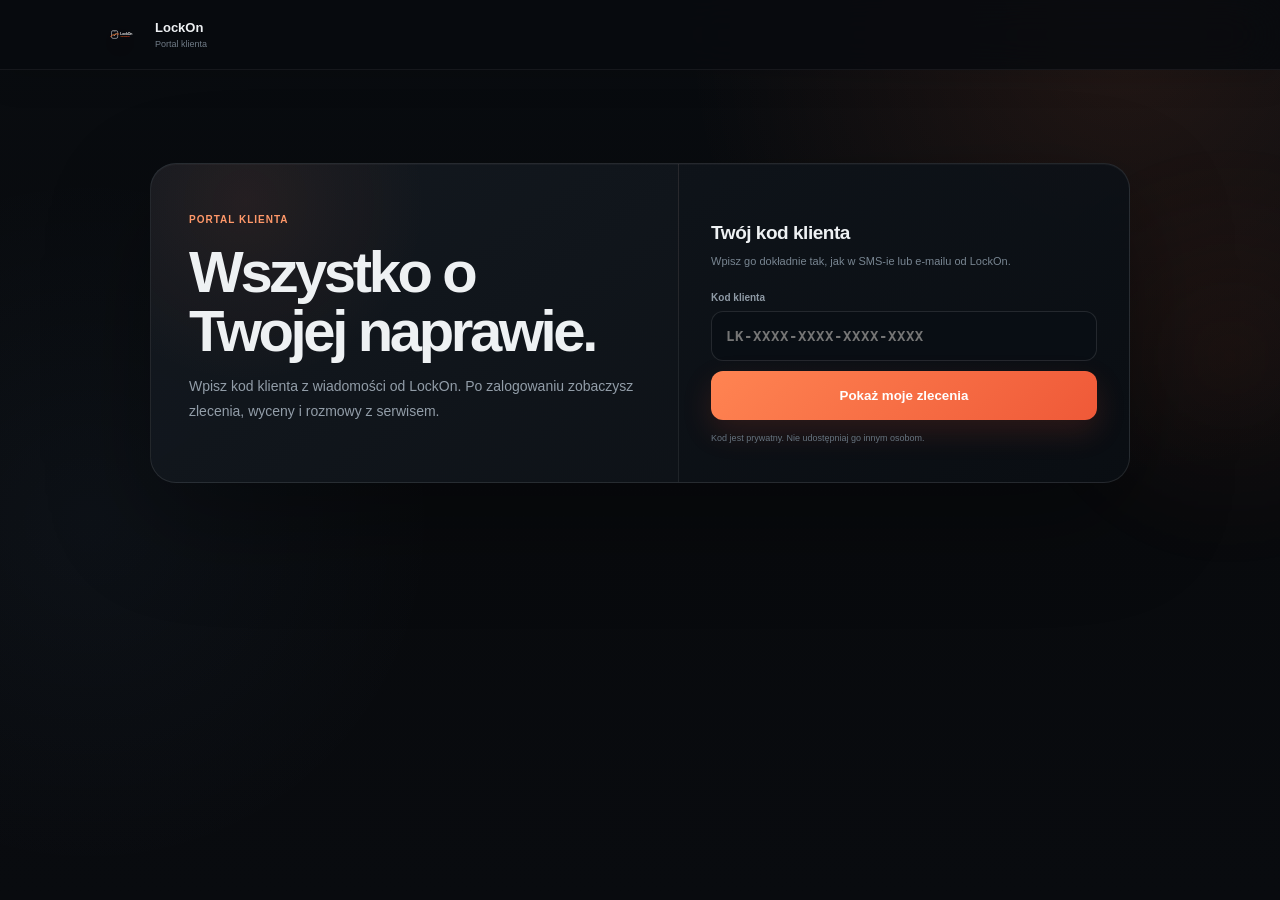
==== klient.html @ 9fdd0c37 "feat: simplify customer portal into focused sections" ====
<!doctype html>
<html lang="pl">
<head>
  <meta charset="utf-8">
  <meta name="viewport" content="width=device-width,initial-scale=1,viewport-fit=cover">
  <meta name="theme-color" content="#080a0d">
  <meta name="referrer" content="no-referrer">
  <meta name="robots" content="noindex,nofollow,noarchive">
  <meta http-equiv="Content-Security-Policy" content="default-src 'self'; script-src 'self'; style-src 'self'; img-src 'self' data:; connect-src 'self' https://br-steep-bonus-b1f1qh8u-lockonapi.compute.c-5.eu-central-1.aws.neon.tech; object-src 'none'; frame-src 'none'; base-uri 'none'; form-action 'self'; upgrade-insecure-requests">
  <title>Portal klienta LockOn</title>
  <link rel="icon" href="assets/logo.svg" type="image/svg+xml">
  <link rel="stylesheet" href="assets/customer-portal.css">
  <link rel="stylesheet" href="assets/ui-2026.css">
  <link rel="stylesheet" href="assets/web-polish.css">
  <link rel="stylesheet" href="assets/mobile-final.css">
</head>
<body class="customer-portal-page">
  <header class="customer-nav">
    <div class="customer-brand"><img src="assets/logo.svg" alt=""><div><strong>LockOn</strong><span>Portal klienta</span></div></div>
    <button id="customerLogout" type="button" hidden>Wyloguj</button>
  </header>

  <main class="customer-shell">
    <section id="customerLogin" class="customer-login-card">
      <div class="customer-login-intro">
        <span class="eyebrow">PORTAL KLIENTA</span>
        <h1>Wszystko o Twojej naprawie.</h1>
        <p>Wpisz kod klienta z wiadomości od LockOn. Po zalogowaniu zobaczysz zlecenia, wyceny i rozmowy z serwisem.</p>
      </div>
      <div class="customer-login-box">
        <strong>Twój kod klienta</strong>
        <p>Wpisz go dokładnie tak, jak w SMS-ie lub e-mailu od LockOn.</p>
        <form id="customerLoginForm">
          <label><span>Kod klienta</span><input name="customerId" autocomplete="off" autocapitalize="characters" spellcheck="false" placeholder="LK-XXXX-XXXX-XXXX-XXXX" maxlength="23" required></label>
          <button type="submit">Pokaż moje zlecenia</button>
        </form>
        <div class="customer-login-note">Kod jest prywatny. Nie udostępniaj go innym osobom.</div>
        <div id="customerLoginError" class="customer-error" hidden></div>
      </div>
    </section>

    <div id="customerPortal" hidden>
      <section class="customer-hero">
        <div><span class="eyebrow">TWOJE SPRAWY</span><h1 id="customerName">—</h1><p id="customerContact">—</p></div>
        <div class="customer-sync"><i></i><span id="customerSync">Aktualizuję…</span></div>
      </section>

      <section class="customer-inbox-nav" aria-label="Sekcje portalu">
        <button type="button" class="active" data-customer-section="orders"><span>Twoje zlecenia</span><b id="customerOrderCount">0</b><small>Najnowsze statusy napraw</small></button>
        <button type="button" data-customer-section="quotes"><span>Twoje wyceny</span><b id="customerQuoteCount">0</b><small>Wyceny i rozmowy z serwisem</small></button>
        <button type="button" data-customer-section="new-quote"><span>Nowa wycena</span><b>＋</b><small>Zapytaj o koszt naprawy</small></button>
      </section>
      <span id="customerSince" hidden>—</span><span id="customerPortalCode" hidden>—</span><button id="copyCustomerCode" type="button" hidden>Kopiuj kod</button><a id="customerPortalLink" href="klient.html" hidden>Portal</a>

      <section class="customer-card customer-section-panel active" data-customer-panel="orders">
        <div class="customer-section-head"><div><span>ZLECENIA</span><h2>Twoje zlecenia</h2></div><small>Od najnowszego.</small></div>
        <div id="customerOrders" class="customer-orders"></div>
      </section>

      <section class="customer-card customer-section-panel" data-customer-panel="new-quote" hidden>
        <div class="customer-section-head"><div><span>NOWA WYCENA</span><h2>Zapytaj o koszt naprawy</h2></div><small>Wybierz punkt, którego dotyczy sprawa. ServiceOS sam przekaże zapytanie do właściwego serwisu.</small></div>
        <form id="customerQuoteForm" class="customer-quote-form">
          <label><span>Punkt LockOn</span><select name="requestedPointId" id="customerQuotePoint" required></select></label>
          <label><span>Dotyczy zlecenia</span><select name="serviceOrderId" id="customerQuoteOrder"><option value="">Nowa wycena / inne urządzenie</option></select></label>
          <label class="full"><span>Urządzenie</span><input name="deviceDescription" id="customerQuoteDevice" maxlength="180" placeholder="np. Samsung S25"></label>
          <label class="full"><span>Co mamy wycenić?</span><textarea name="issueDescription" maxlength="2000" rows="5" required placeholder="Opisz problem, uszkodzenie lub usługę."></textarea></label>
          <button type="submit">Wyślij zapytanie o wycenę</button>
        </form>
        <div id="customerQuoteStatus" class="customer-status" hidden></div>
      </section>

      <section class="customer-card customer-section-panel" data-customer-panel="quotes" hidden>
        <div class="customer-section-head"><div><span>WYCENY</span><h2>Twoje wyceny</h2></div><small>Odpowiedź pojawi się tutaj automatycznie — nie musisz odświeżać strony.</small></div>
        <div id="customerQuotes" class="customer-quotes"></div>
      </section>
    </div>
  </main>

  <script src="assets/customer-portal.js"></script>
  <script src="assets/ui-2026.js"></script>
</body>
</html>
---- assets/customer-portal.css ----
:root{--bg:#080a0d;--panel:#10141a;--panel2:#0d1116;--line:#222a33;--text:#eef1f3;--muted:#7d8792;--orange:#ff7b45;--green:#69d99e;--red:#ff7676;--blue:#7fb3ff}*{box-sizing:border-box}[hidden]{display:none!important}html{background:var(--bg);color-scheme:dark}body{margin:0;min-width:320px;background:radial-gradient(circle at 80% -10%,rgba(255,123,69,.09),transparent 36%),var(--bg);color:var(--text);font-family:Inter,ui-sans-serif,-apple-system,BlinkMacSystemFont,"Segoe UI",sans-serif;line-height:1.5}.customer-nav{height:66px;border-bottom:1px solid var(--line);display:flex;align-items:center;justify-content:space-between;padding:0 max(18px,calc((100vw - 1060px)/2));background:rgba(8,10,13,.94);position:sticky;top:0;z-index:5;backdrop-filter:blur(18px)}.customer-brand{display:flex;align-items:center;gap:10px}.customer-brand img{width:34px;height:34px}.customer-brand div{display:flex;flex-direction:column}.customer-brand strong{font-size:14px}.customer-brand span{font-size:10px;color:var(--muted)}.customer-nav button{border:1px solid var(--line);background:#11161c;color:var(--text);border-radius:9px;padding:9px 12px}.customer-shell{width:min(1060px,calc(100% - 28px));margin:0 auto;padding:42px 0 70px}.eyebrow,.customer-section-head span{font-size:10px;font-weight:850;letter-spacing:.1em;color:#ff9869}.customer-login-card{max-width:620px;margin:8vh auto 0;padding:30px;border:1px solid var(--line);border-radius:20px;background:linear-gradient(145deg,#12171d,#0c1015)}.customer-login-card h1,.customer-hero h1{font-size:clamp(30px,5vw,48px);line-height:1.05;letter-spacing:-.05em;margin:9px 0 12px}.customer-login-card p,.customer-hero p{color:#8f99a5;margin:0;line-height:1.65}.customer-login-card form{margin-top:24px;display:grid;gap:12px}.customer-login-card label,.customer-quote-form label{display:flex;flex-direction:column;gap:6px}.customer-login-card label span,.customer-quote-form label span{font-size:11px;color:#7f8995;font-weight:700}.customer-login-card input,.customer-quote-form input,.customer-quote-form select,.customer-quote-form textarea,.customer-message-form input{width:100%;border:1px solid #2b333d;background:#0c1015;color:var(--text);border-radius:10px;padding:12px 13px;font:inherit}.customer-login-card button,.customer-quote-form button,.customer-message-form button,.quote-action{border:0;border-radius:10px;background:linear-gradient(135deg,#ff7a44,#e94f33);color:#fff;padding:12px 16px;font-weight:800;cursor:pointer}.customer-error{margin-top:14px;padding:12px;border:1px solid rgba(255,118,118,.22);background:rgba(255,118,118,.05);border-radius:10px;color:#ffb0b0;font-size:12px}.customer-hero{display:flex;justify-content:space-between;gap:20px;align-items:end;padding:28px;border:1px solid var(--line);border-radius:20px;background:linear-gradient(145deg,#12171d,#0c1015)}.customer-sync{display:flex;align-items:center;gap:8px;color:#7f8995;font-size:11px}.customer-sync i{width:8px;height:8px;border-radius:50%;background:var(--green);box-shadow:0 0 0 4px rgba(105,217,158,.08)}.customer-grid{display:grid;grid-template-columns:repeat(3,1fr);gap:8px;margin:10px 0}.customer-grid article{padding:16px;border:1px solid var(--line);border-radius:12px;background:var(--panel);display:flex;flex-direction:column}.customer-grid span{font-size:10px;color:#6f7984;text-transform:uppercase;font-weight:800}.customer-grid strong{font-size:21px;margin-top:4px}.customer-card{margin-top:12px;border:1px solid var(--line);border-radius:16px;background:var(--panel2);overflow:hidden}.customer-section-head{display:flex;align-items:end;justify-content:space-between;gap:20px;padding:20px;border-bottom:1px solid var(--line)}.customer-section-head h2{font-size:21px;margin:3px 0 0}.customer-section-head small{color:#68737e;max-width:520px;text-align:right}.customer-orders,.customer-quotes{padding:14px}.customer-order{padding:16px;border:1px solid var(--line);border-radius:12px;background:var(--panel);margin-bottom:10px}.customer-order-top{display:flex;justify-content:space-between;gap:12px}.customer-order strong{font-size:16px}.customer-order .status{color:#ff9869;font-weight:800}.customer-order-meta{display:grid;grid-template-columns:repeat(2,1fr);gap:7px;margin-top:10px}.customer-order-meta span{font-size:11px;color:#84909b}.customer-order p{margin:10px 0 0;color:#a1a9b2;font-size:12px}.customer-quote-form{padding:18px;display:grid;grid-template-columns:1fr 1fr;gap:12px}.customer-quote-form .full{grid-column:1/-1}.customer-quote-form button{grid-column:1/-1}.customer-status{margin:0 18px 18px;padding:12px;border-radius:10px;background:rgba(105,217,158,.05);border:1px solid rgba(105,217,158,.18);font-size:12px;color:#b7efd1}.quote-thread{border:1px solid var(--line);border-radius:12px;background:var(--panel);padding:16px;margin-bottom:10px}.quote-thread-head{display:flex;justify-content:space-between;gap:10px}.quote-thread-head span{font-size:11px;color:#7f8995}.quote-badge{font-size:10px;font-weight:800;color:#ff9869}.quote-price{margin-top:10px;padding:12px;border:1px solid rgba(105,217,158,.2);border-radius:10px;background:rgba(105,217,158,.04)}.quote-price strong{font-size:20px;color:var(--green)}.quote-message{margin-top:9px;padding:10px;border-radius:9px;background:#0c1015;font-size:12px}.quote-message.staff{border-left:2px solid var(--orange)}.quote-message.customer{border-left:2px solid var(--blue)}.quote-message.system{color:#87919b}.quote-message small{display:block;margin-top:4px;color:#66717c}.customer-message-form{display:flex;gap:8px;margin-top:10px}.customer-message-form input{flex:1}.empty{padding:24px;text-align:center;color:#68737e;font-size:12px}@media(max-width:720px){.customer-hero{align-items:flex-start;flex-direction:column}.customer-grid{grid-template-columns:1fr}.customer-section-head{align-items:flex-start;flex-direction:column}.customer-section-head small{text-align:left}.customer-quote-form{grid-template-columns:1fr}.customer-quote-form .full,.customer-quote-form button{grid-column:1}.customer-order-meta{grid-template-columns:1fr}.customer-message-form{flex-direction:column}}
.customer-identity-card{display:grid;grid-template-columns:minmax(0,1fr) auto;gap:22px;align-items:center;margin:12px 0 18px;padding:18px 20px;border:1px solid rgba(255,124,67,.22);border-radius:16px;background:linear-gradient(145deg,rgba(255,124,67,.07),#10151b)}
.customer-identity-card>div:first-child{display:flex;flex-direction:column}.customer-identity-card span{font-size:10px;letter-spacing:.08em;color:#ff9564;font-weight:850}.customer-identity-card strong{font-size:23px;letter-spacing:.08em;margin-top:5px}.customer-identity-card small{font-size:11px;color:#78838e;margin-top:5px}
.customer-identity-actions{display:flex;gap:7px;flex-wrap:wrap;justify-content:flex-end}.customer-identity-actions button,.customer-identity-actions a{min-height:40px;padding:0 13px;border:1px solid #303841;border-radius:9px;background:#131920;color:#d7dde2;font-size:12px;font-weight:800;text-decoration:none;display:inline-flex;align-items:center;justify-content:center;cursor:pointer}.customer-identity-actions button{border-color:rgba(255,124,67,.24);color:#ff9b6b}
@media(max-width:700px){.customer-identity-card{grid-template-columns:1fr}.customer-identity-actions{justify-content:stretch}.customer-identity-actions>*{flex:1}}


/* Customer portal: mobile inbox layout */
.customer-inbox-nav{display:grid;grid-template-columns:repeat(3,1fr);gap:9px;margin:12px 0}
.customer-inbox-nav button{min-width:0;text-align:left;border:1px solid var(--line);background:#0d1218;color:var(--text);border-radius:15px;padding:15px;display:grid;grid-template-columns:1fr auto;gap:3px 10px;cursor:pointer}
.customer-inbox-nav button span{font-weight:800;font-size:14px}
.customer-inbox-nav button b{color:#ff8c61;font-size:16px}
.customer-inbox-nav button small{grid-column:1/-1;color:#737f8b;font-size:10px}
.customer-inbox-nav button.active{border-color:rgba(255,123,69,.42);background:rgba(255,123,69,.07)}
.customer-section-panel{animation:customerPanelIn .22s ease both}
@keyframes customerPanelIn{from{opacity:0;transform:translateY(5px)}to{opacity:1;transform:none}}
@media(max-width:680px){
  .customer-shell{width:100%;padding:18px 14px 42px}
  .customer-nav{height:58px;padding:0 14px}
  .customer-login-card{margin:22px auto 0;padding:0;border:0;background:transparent;max-width:440px}
  .customer-login-intro{padding:14px 2px 18px}
  .customer-login-intro h1{font-size:29px;margin:6px 0 8px}
  .customer-login-intro p{font-size:13px;line-height:1.5}
  .customer-login-box{padding:18px;border:1px solid var(--line);border-radius:18px;background:#0d1218}
  .customer-login-box>strong{font-size:16px}
  .customer-login-box>p{font-size:12px;margin-top:4px}
  .customer-login-card form{margin-top:16px}
  .customer-login-note{font-size:10px!important;margin-top:12px!important}
  .customer-hero{padding:14px 2px;border:0;background:transparent;align-items:center}
  .customer-hero h1{font-size:24px;margin:4px 0}
  .customer-hero p{font-size:11px}
  .customer-sync{font-size:9px}
  .customer-inbox-nav{display:flex;flex-direction:column;gap:7px;margin:8px 0 14px}
  .customer-inbox-nav button{min-height:66px;padding:12px 14px;border-radius:14px}
  .customer-inbox-nav button span{font-size:14px}
  .customer-inbox-nav button small{font-size:10px}
  .customer-card{margin-top:0;border-radius:17px}
  .customer-section-head{padding:15px;align-items:center}
  .customer-section-head h2{font-size:18px}
  .customer-section-head small{font-size:9px}
  .customer-orders,.customer-quotes{padding:8px}
  .customer-order,.quote-thread{border-radius:13px!important;padding:13px!important}
  .customer-order-top{gap:8px}
  .customer-order-top strong{font-size:13px}
  .customer-order-top>div>div{font-size:9px;color:#737f8b}
  .customer-order .status{font-size:9px!important}
  .customer-order-meta{font-size:9px!important}
  .customer-order p{font-size:11px}
  .customer-quote-form{padding:14px!important}
}
@media(prefers-reduced-motion:reduce){.customer-section-panel{animation:none}}
---- assets/ui-2026.css ----
/* LockOn ServiceOS — shared 2026 UI polish
   Progressive enhancement only: page-specific CSS keeps functional layout/permissions authoritative. */
:root{
  --ui-orange:#ff7a43;
  --ui-orange-2:#ff9a68;
  --ui-green:#69d99e;
  --ui-blue:#7fb8ff;
  --ui-text:#f6f8fa;
  --ui-muted:#9ba6b1;
  --ui-border:rgba(255,255,255,.095);
  --ui-border-strong:rgba(255,255,255,.15);
  --ui-surface:rgba(17,22,29,.82);
  --ui-surface-2:rgba(12,16,22,.88);
  --ui-shadow:0 26px 80px rgba(0,0,0,.30);
  --ui-shadow-soft:0 14px 42px rgba(0,0,0,.18);
  --ui-radius:18px;
  --ui-radius-lg:26px;
  --ui-ease:cubic-bezier(.2,.75,.2,1);
}
html{scrollbar-color:#303944 #0a0d11}
::selection{background:rgba(255,122,67,.28);color:#fff}
:where(button,a,input,select,textarea){-webkit-tap-highlight-color:transparent}
:where(button,a,input,select,textarea):focus-visible{
  outline:2px solid rgba(255,154,104,.92)!important;
  outline-offset:3px!important;
}
:where(button,a)[disabled],:where(button,a)[aria-disabled="true"]{cursor:not-allowed}
:where(button,a):not([disabled]){transition:transform .2s var(--ui-ease),border-color .2s ease,background-color .2s ease,box-shadow .2s ease,color .2s ease,opacity .2s ease}
@media(hover:hover){
  :where(.portal-home,.mobile-panel,.customer-portal-page,.track-page) button:not([disabled]):hover,
  :where(.portal-home,.mobile-panel,.customer-portal-page,.track-page) a[href]:hover{transform:translateY(-1px)}
}
:where(.portal-home,.mobile-panel,.customer-portal-page,.track-page) button:not([disabled]):active,
:where(.portal-home,.mobile-panel,.customer-portal-page,.track-page) a[href]:active{transform:translateY(0) scale(.985)}
.ui-enter{animation:uiEnter .46s var(--ui-ease) both}
@keyframes uiEnter{from{opacity:.18;transform:translateY(10px) scale(.992)}to{opacity:1;transform:none}}
@keyframes uiSoftPulse{50%{box-shadow:0 0 0 7px rgba(105,217,158,.035),0 0 22px rgba(105,217,158,.16)}}
@keyframes uiGlowDrift{50%{transform:translate3d(24px,-16px,0) scale(1.06)}}
@keyframes uiSheen{from{transform:translateX(-140%) rotate(14deg)}to{transform:translateX(260%) rotate(14deg)}}

/* Common background depth */
body.portal-home,
body.mobile-panel,
body.customer-portal-page,
body.track-page{position:relative;isolation:isolate}
body.portal-home::before,
body.mobile-panel::before,
body.customer-portal-page::before,
body.track-page::before{
  content:"";position:fixed;z-index:-2;inset:0;pointer-events:none;
  background:
    radial-gradient(circle at 88% 4%,rgba(255,122,67,.105),transparent 31%),
    radial-gradient(circle at 7% 58%,rgba(127,184,255,.045),transparent 27%),
    linear-gradient(180deg,#090c10 0%,#080a0d 56%,#090b0f 100%);
}
body.portal-home::after,
body.mobile-panel::after,
body.customer-portal-page::after,
body.track-page::after{
  content:"";position:fixed;z-index:-1;right:-180px;top:14vh;width:460px;height:460px;border-radius:50%;pointer-events:none;
  background:radial-gradient(circle,rgba(255,110,51,.05),transparent 66%);filter:blur(2px);animation:uiGlowDrift 14s ease-in-out infinite;
}

/* Landing */
.portal-home .portal-nav{
  border-bottom-color:rgba(255,255,255,.055);
  background:linear-gradient(180deg,rgba(8,11,15,.91),rgba(8,11,15,.76));
  backdrop-filter:blur(26px) saturate(145%);
  box-shadow:0 18px 55px rgba(0,0,0,.14);
}
.portal-home .portal-nav.scrolled{background:rgba(8,11,15,.94);border-color:rgba(255,255,255,.085)}
.portal-home .nav-login-button,
.portal-home .nav-panel-link,
.portal-home .nav-download,
.portal-home .button{
  border-radius:13px;
  min-height:44px;
}
.portal-home .nav-download,
.portal-home .button.primary{
  position:relative;overflow:hidden;
  background:linear-gradient(135deg,#ff8a4f 0%,#ff6b37 52%,#e94d31 100%);
  box-shadow:0 13px 34px rgba(242,84,49,.20),inset 0 1px rgba(255,255,255,.18);
}
.portal-home .nav-download::after,
.portal-home .button.primary::after{
  content:"";position:absolute;inset:-55% auto -55% -40%;width:26%;pointer-events:none;
  background:linear-gradient(90deg,transparent,rgba(255,255,255,.24),transparent);transform:skewX(-18deg);
}
@media(hover:hover){
  .portal-home .nav-download:hover::after,.portal-home .button.primary:hover::after{animation:uiSheen .8s ease}
}
.portal-home .hero{padding-top:158px}
.portal-home .hero-copy h1{font-weight:820;text-wrap:balance}
.portal-home .hero-copy h1 em{
  color:#9ba5b0;
  background:linear-gradient(110deg,#b7c0c9,#6f7985);
  -webkit-background-clip:text;background-clip:text;-webkit-text-fill-color:transparent
}
.portal-home .hero-description{font-size:18px;max-width:700px;color:#aab3bc}
.portal-home .eyebrow-pill{
  padding:8px 11px;border:1px solid rgba(255,255,255,.07);border-radius:999px;background:rgba(255,255,255,.025);
  box-shadow:inset 0 1px rgba(255,255,255,.025)
}
.portal-home .company-warning{
  border-radius:16px;border-color:rgba(255,144,94,.18);background:linear-gradient(135deg,rgba(255,122,67,.075),rgba(255,255,255,.018));
  box-shadow:inset 0 1px rgba(255,255,255,.025)
}
.portal-home .hero-facts>div,
.portal-home .status-grid>div,
.portal-home .module-grid>article,
.portal-home .workflow-grid>article,
.portal-home .security-cards>article{
  border-color:var(--ui-border);
  background:linear-gradient(145deg,rgba(20,26,33,.78),rgba(12,16,21,.80));
  box-shadow:var(--ui-shadow-soft),inset 0 1px rgba(255,255,255,.03)
}
.portal-home .hero-facts>div{border-radius:15px;min-height:76px}
.portal-home .product-window,.portal-home .app-preview{
  border-color:rgba(255,255,255,.14);
  box-shadow:0 50px 130px rgba(0,0,0,.48),0 0 0 1px rgba(255,255,255,.025);
}
.portal-home .product-window{border-radius:26px}
.portal-home .product-phone{box-shadow:0 42px 100px rgba(0,0,0,.46),0 0 0 1px rgba(255,255,255,.04)}
.portal-home .section-heading{max-width:800px}
.portal-home .section-heading h2{font-weight:800;text-wrap:balance}
.portal-home .section-heading p{font-size:16px;color:#99a4ae;max-width:760px}
.portal-home .module-grid>article,.portal-home .workflow-grid>article,.portal-home .security-cards>article{border-radius:18px;transition:.28s var(--ui-ease)}
@media(hover:hover){
  .portal-home .module-grid>article:hover,.portal-home .workflow-grid>article:hover,.portal-home .security-cards>article:hover{
    transform:translateY(-4px);border-color:rgba(255,142,91,.20);box-shadow:0 26px 65px rgba(0,0,0,.24)
  }
}
.portal-home .module-icon{border-radius:14px;box-shadow:inset 0 1px rgba(255,255,255,.04)}
.portal-home .workday-demo,.portal-home .download-card,.portal-home .onboarding-card{
  border-color:rgba(255,255,255,.11);box-shadow:var(--ui-shadow)
}
.portal-home .priority-row span{border-radius:999px;padding:8px 11px}
.portal-home .preview-nav button,.portal-home .preview-focus{border-radius:12px}
.portal-home .preview-focus{box-shadow:0 18px 50px rgba(0,0,0,.18)}
.portal-home footer{background:linear-gradient(180deg,transparent,rgba(255,255,255,.012))}

/* Employee panel */
.mobile-panel .panel-header{
  min-height:78px;padding-top:max(10px,env(safe-area-inset-top));
  border-bottom-color:rgba(255,255,255,.07);
  background:rgba(8,11,15,.88);backdrop-filter:blur(26px) saturate(140%);
  box-shadow:0 16px 52px rgba(0,0,0,.18)
}
.mobile-panel .panel-brand img{filter:drop-shadow(0 7px 16px rgba(255,111,55,.14))}
.mobile-panel .panel-point{
  padding:7px 12px;border:1px solid rgba(255,255,255,.07);border-radius:13px;background:rgba(255,255,255,.025)
}
.mobile-panel .panel-account-button{
  border-radius:13px;background:linear-gradient(145deg,#171d24,#10151a);box-shadow:inset 0 1px rgba(255,255,255,.04)
}
.mobile-panel .panel-main{padding-top:24px}
.mobile-panel .panel-hero{padding:22px 4px 16px}
.mobile-panel .panel-hero h1{font-size:clamp(34px,7vw,48px);font-weight:820;text-wrap:balance}
.mobile-panel .panel-hero p{font-size:15px;color:#9ca7b2}
.mobile-panel .panel-focus>button,.mobile-panel .panel-focus-clear{
  border-radius:20px;padding:18px;border-color:rgba(255,139,89,.20);
  background:linear-gradient(135deg,rgba(255,122,67,.095),rgba(16,22,29,.92));
  box-shadow:0 22px 58px rgba(0,0,0,.20),inset 0 1px rgba(255,255,255,.035)
}
.mobile-panel .panel-focus>button>b{border-radius:13px}
.mobile-panel .panel-kpis{gap:10px}
.mobile-panel .panel-kpis article,
.mobile-panel .mobile-finance-summary article,
.mobile-panel .admin-mobile-stats>div{
  border-radius:17px;border-color:var(--ui-border);
  background:linear-gradient(150deg,rgba(21,28,36,.88),rgba(13,18,24,.9));
  box-shadow:0 15px 42px rgba(0,0,0,.14),inset 0 1px rgba(255,255,255,.025)
}
.mobile-panel .panel-kpis strong{font-weight:820}
.mobile-panel .panel-section-head{margin-top:30px}
.mobile-panel .panel-section-head h2,.mobile-panel .panel-page-head h1{font-weight:800}
.mobile-panel .panel-section-head>button,.mobile-panel .panel-page-head>button{
  border-radius:11px;background:rgba(17,23,30,.92);border-color:rgba(255,255,255,.085)
}
.mobile-panel .panel-quick-grid{gap:10px}
.mobile-panel .panel-quick-grid>button{
  min-height:108px;padding:16px;border-radius:18px;border-color:var(--ui-border);
  background:linear-gradient(145deg,rgba(20,27,35,.92),rgba(13,18,24,.94));
  box-shadow:0 15px 42px rgba(0,0,0,.14),inset 0 1px rgba(255,255,255,.025)
}
@media(hover:hover){
  .mobile-panel .panel-quick-grid>button:hover{
    border-color:rgba(255,138,88,.22);box-shadow:0 22px 55px rgba(0,0,0,.20);transform:translateY(-3px)
  }
}
.mobile-panel .panel-quick-grid>button>b{
  width:44px;height:44px;border-radius:14px;background:linear-gradient(145deg,rgba(255,122,67,.12),rgba(255,122,67,.055));
  box-shadow:inset 0 1px rgba(255,255,255,.04)
}
.mobile-panel .panel-order-card,
.mobile-panel .panel-transfer-card,
.mobile-panel .admin-user-card,
.mobile-panel .admin-point-card,
.mobile-panel .admin-pending-card,
.mobile-panel .admin-user-card-v2,
.mobile-panel .customer-quote-card,
.mobile-panel .mobile-support-ticket,
.mobile-panel .panel-form-card,
.mobile-panel .mobile-help-chat{
  border-radius:18px!important;border-color:var(--ui-border)!important;
  background:linear-gradient(145deg,rgba(18,24,31,.95),rgba(12,17,22,.96))!important;
  box-shadow:0 16px 44px rgba(0,0,0,.15),inset 0 1px rgba(255,255,255,.025)!important
}
@media(hover:hover){
  .mobile-panel .panel-order-card:hover,.mobile-panel .panel-transfer-card:hover,.mobile-panel .admin-user-card-v2:hover,.mobile-panel .customer-quote-card:hover{
    border-color:rgba(255,255,255,.145)!important;transform:translateY(-2px)
  }
}
.mobile-panel :where(input,select,textarea){
  border-radius:12px!important;border-color:rgba(255,255,255,.11)!important;
  background:#0b1016!important;min-height:46px;color:#f2f5f7!important;
  transition:border-color .2s ease,box-shadow .2s ease,background .2s ease
}
.mobile-panel :where(input,select,textarea):focus{
  border-color:rgba(255,138,87,.55)!important;box-shadow:0 0 0 4px rgba(255,122,67,.075)!important;outline:0
}
.mobile-panel textarea{min-height:96px}
.mobile-panel .panel-primary-button,
.mobile-panel .mobile-help-compose button{
  min-height:48px;border-radius:13px!important;
  background:linear-gradient(135deg,#ff8b4e,#ff6737 54%,#e84d31)!important;
  box-shadow:0 14px 34px rgba(240,80,47,.18),inset 0 1px rgba(255,255,255,.16)
}
.mobile-panel .mini-action{border-radius:10px!important;min-height:38px}
.mobile-panel .panel-status-pill,.mobile-panel .workflow-pill{border-radius:999px}
.mobile-panel .panel-bottom-nav{
  border-top-color:rgba(255,255,255,.075);
  background:rgba(8,11,15,.91);backdrop-filter:blur(26px) saturate(145%);
  box-shadow:0 -18px 46px rgba(0,0,0,.24)
}
.mobile-panel .panel-bottom-nav button{border-radius:13px}
.mobile-panel .panel-bottom-nav button.active{
  background:linear-gradient(180deg,rgba(255,122,67,.12),rgba(255,122,67,.035));
  color:#ff9a6a
}
.mobile-panel .panel-dialog::backdrop{background:rgba(0,0,0,.7);backdrop-filter:blur(7px)}
.mobile-panel .panel-dialog-card{
  border-radius:22px!important;border-color:rgba(255,255,255,.13)!important;
  background:linear-gradient(155deg,#171d24,#0d1218)!important;box-shadow:0 36px 110px rgba(0,0,0,.52)!important
}
.mobile-panel .panel-toast{
  border-radius:13px!important;box-shadow:0 24px 70px rgba(0,0,0,.4)!important;backdrop-filter:blur(18px)
}

/* Customer portal */
.customer-portal-page .customer-nav{
  height:72px;border-bottom-color:rgba(255,255,255,.075);
  background:rgba(8,11,15,.89);backdrop-filter:blur(26px) saturate(145%);
  box-shadow:0 16px 48px rgba(0,0,0,.16)
}
.customer-portal-page .customer-brand img{filter:drop-shadow(0 7px 16px rgba(255,111,55,.14))}
.customer-portal-page .customer-nav button{
  min-height:40px;border-radius:12px;border-color:rgba(255,255,255,.10);background:#121820;font-weight:750
}
.customer-portal-page .customer-shell{padding-top:50px}
.customer-portal-page .customer-login-card{
  max-width:650px;margin-top:7vh;padding:36px;border-radius:26px;border-color:rgba(255,255,255,.12);
  background:linear-gradient(145deg,rgba(21,28,36,.95),rgba(11,15,21,.97));
  box-shadow:0 38px 110px rgba(0,0,0,.34),inset 0 1px rgba(255,255,255,.035)
}
.customer-portal-page .customer-login-card h1,.customer-portal-page .customer-hero h1{font-weight:820;text-wrap:balance}
.customer-portal-page .customer-login-card p,.customer-portal-page .customer-hero p{font-size:15px;color:#9ca6b0}
.customer-portal-page :where(.customer-login-card input,.customer-quote-form input,.customer-quote-form select,.customer-quote-form textarea,.customer-message-form input){
  min-height:48px;border-radius:12px;border-color:rgba(255,255,255,.12);background:#0a0f15;
  transition:border-color .2s ease,box-shadow .2s ease
}
.customer-portal-page :where(.customer-login-card input,.customer-quote-form input,.customer-quote-form select,.customer-quote-form textarea,.customer-message-form input):focus{
  border-color:rgba(255,138,87,.56);box-shadow:0 0 0 4px rgba(255,122,67,.075);outline:0
}
.customer-portal-page .customer-login-card button,
.customer-portal-page .customer-quote-form button,
.customer-portal-page .customer-message-form button,
.customer-portal-page .quote-action{
  min-height:48px;border-radius:13px;background:linear-gradient(135deg,#ff8b4e,#ff6737 54%,#e84d31);
  box-shadow:0 14px 34px rgba(240,80,47,.18),inset 0 1px rgba(255,255,255,.15)
}
.customer-portal-page .customer-hero,
.customer-portal-page .customer-card,
.customer-portal-page .customer-identity-card{
  border-color:var(--ui-border);box-shadow:0 20px 58px rgba(0,0,0,.16),inset 0 1px rgba(255,255,255,.025)
}
.customer-portal-page .customer-hero{border-radius:24px;padding:30px;background:linear-gradient(145deg,rgba(21,28,36,.93),rgba(12,17,22,.95))}
.customer-portal-page .customer-sync i{animation:uiSoftPulse 2.6s ease-in-out infinite}
.customer-portal-page .customer-grid{gap:10px;margin:12px 0}
.customer-portal-page .customer-grid article{
  min-height:108px;padding:18px;border-radius:16px;border-color:var(--ui-border);
  background:linear-gradient(145deg,rgba(19,26,33,.92),rgba(12,17,22,.94));
  box-shadow:0 13px 38px rgba(0,0,0,.12),inset 0 1px rgba(255,255,255,.025)
}
.customer-portal-page .customer-grid strong{font-size:25px}
.customer-portal-page .customer-card{border-radius:20px;background:rgba(12,17,22,.92)}
.customer-portal-page .customer-section-head{padding:22px}
.customer-portal-page .customer-section-head h2{font-weight:800}
.customer-portal-page .customer-identity-card{
  border-radius:19px;padding:20px 22px;
  background:linear-gradient(135deg,rgba(255,122,67,.085),rgba(18,24,31,.88))
}
.customer-portal-page .customer-identity-actions button,.customer-portal-page .customer-identity-actions a{border-radius:11px;min-height:43px}
.customer-portal-page .customer-order,.customer-portal-page .quote-thread{
  border-radius:15px;border-color:var(--ui-border);background:linear-gradient(145deg,rgba(18,24,31,.96),rgba(12,17,22,.96));
  box-shadow:0 13px 34px rgba(0,0,0,.11);transition:.24s var(--ui-ease)
}
@media(hover:hover){
  .customer-portal-page .customer-order:hover,.customer-portal-page .quote-thread:hover{transform:translateY(-2px);border-color:rgba(255,255,255,.15)}
}
.customer-portal-page .quote-price{border-radius:12px}
.customer-portal-page .customer-error,.customer-portal-page .customer-status{border-radius:12px}

/* Public single-order card */
.track-page .track-nav{
  height:72px;border-bottom-color:rgba(255,255,255,.075);background:rgba(8,11,15,.89);
  backdrop-filter:blur(26px) saturate(145%);box-shadow:0 16px 48px rgba(0,0,0,.16)
}
.track-page .track-shell{padding-top:50px}
.track-page .track-hero,.track-page .track-card,.track-page .track-portal-banner{
  border-color:var(--ui-border);box-shadow:0 20px 58px rgba(0,0,0,.16),inset 0 1px rgba(255,255,255,.025)
}
.track-page .track-hero{
  padding:32px;border-radius:24px;background:linear-gradient(145deg,rgba(21,28,36,.94),rgba(12,17,22,.95))
}
.track-page .track-hero h1{font-weight:820;text-wrap:balance}
.track-page .track-current{border-radius:16px;background:linear-gradient(145deg,rgba(255,122,67,.075),rgba(255,122,67,.025))}
.track-page .track-card{border-radius:20px;background:rgba(12,17,22,.93)}
.track-page .track-details-grid article{border-radius:14px!important;border-color:var(--ui-border)!important;background:linear-gradient(145deg,rgba(18,24,31,.93),rgba(12,17,22,.94))!important}
.track-page .track-timeline>article,.track-page .track-transfers>article{border-radius:14px!important}
.track-page .track-portal-banner{
  border-radius:20px;background:linear-gradient(135deg,rgba(255,122,67,.075),rgba(18,24,31,.92))
}
.track-page .track-portal-banner a{
  min-height:45px;border-radius:12px!important;background:linear-gradient(135deg,#ff8b4e,#ff6737 54%,#e84d31)!important;
  box-shadow:0 14px 34px rgba(240,80,47,.16)
}

/* Large screens */
@media(min-width:1180px){
  .mobile-panel .panel-main{width:min(1180px,calc(100% - 56px))}
  .customer-portal-page .customer-shell{width:min(1120px,calc(100% - 56px))}
  .track-page .track-shell{width:min(1100px,calc(100% - 56px))}
}
@media(max-width:760px){
  body.portal-home::after,body.mobile-panel::after,body.customer-portal-page::after,body.track-page::after{display:none}
  .portal-home .hero{padding-top:118px}
  .portal-home .hero-description{font-size:16px}
  .portal-home .hero-actions .button{width:100%}
  .portal-home .hero-facts{grid-template-columns:1fr}
  .portal-home .module-grid>article,.portal-home .workflow-grid>article,.portal-home .security-cards>article{border-radius:16px}
  .mobile-panel .panel-main{width:min(100% - 18px,1120px)}
  .mobile-panel .panel-header{min-height:72px}
  .mobile-panel .panel-point{padding:5px 7px;background:transparent;border-color:transparent}
  .mobile-panel .panel-quick-grid>button{min-height:98px;padding:13px}
  .customer-portal-page .customer-shell,.track-page .track-shell{width:min(100% - 22px,1060px);padding-top:28px}
  .customer-portal-page .customer-login-card{padding:24px 20px;border-radius:20px}
  .customer-portal-page .customer-hero,.track-page .track-hero{padding:22px 18px;border-radius:20px}
  .customer-portal-page .customer-card,.track-page .track-card{border-radius:17px}
  .customer-portal-page .customer-section-head{padding:18px}
}
@media(max-width:520px){
  .mobile-panel .panel-hero h1{font-size:34px}
  .mobile-panel .panel-kpis article{min-height:98px}
  .mobile-panel .panel-quick-grid{grid-template-columns:1fr}
  .mobile-panel .panel-quick-grid>button{min-height:84px}
  .customer-portal-page .customer-login-card h1{font-size:34px}
  .track-page .track-secure{display:none}
}
@media(prefers-reduced-motion:reduce){
  body.portal-home::after,body.mobile-panel::after,body.customer-portal-page::after,body.track-page::after{animation:none}
  .ui-enter,.customer-portal-page .customer-sync i{animation:none!important}
  :where(button,a,input,select,textarea){transition-duration:.01ms!important}
}
---- assets/web-polish.css ----
/* LockOn ServiceOS — final web polish layer
   Loaded last across public/employee/customer surfaces. */

:root{
  --lx-bg:#080b0f;
  --lx-bg-2:#0b0f14;
  --lx-surface:#10161d;
  --lx-surface-2:#141b23;
  --lx-surface-3:#0c1117;
  --lx-line:rgba(255,255,255,.085);
  --lx-line-strong:rgba(255,255,255,.145);
  --lx-text:#f6f8fa;
  --lx-muted:#98a3ae;
  --lx-muted-2:#687480;
  --lx-accent:#ff7445;
  --lx-accent-2:#ff956c;
  --lx-green:#6bdd9f;
  --lx-blue:#82b9ff;
  --lx-red:#ff7777;
  --lx-shadow:0 28px 90px rgba(0,0,0,.30);
  --lx-shadow-soft:0 14px 45px rgba(0,0,0,.17);
  --lx-r-sm:12px;
  --lx-r:16px;
  --lx-r-lg:22px;
  --lx-r-xl:28px;
  --lx-ease:cubic-bezier(.2,.75,.2,1);
}

:where(.portal-home,.mobile-panel,.customer-portal-page,.track-page){
  -webkit-font-smoothing:antialiased;
  text-rendering:optimizeLegibility;
}
:where(.portal-home,.mobile-panel,.customer-portal-page,.track-page) :where(button,a,input,select,textarea){
  -webkit-tap-highlight-color:transparent;
}
:where(.portal-home,.mobile-panel,.customer-portal-page,.track-page) :where(button,a,input,select,textarea):focus-visible{
  outline:2px solid #ff9d78!important;
  outline-offset:3px!important;
}
:where(.portal-home,.mobile-panel,.customer-portal-page,.track-page) :where(button,a)[disabled]{
  cursor:not-allowed!important;
  transform:none!important;
}
@media(hover:hover){
  :where(.portal-home,.mobile-panel,.customer-portal-page,.track-page) :where(button,a[href]):not([disabled]):hover{
    transform:translateY(-1px);
  }
}
:where(.portal-home,.mobile-panel,.customer-portal-page,.track-page) :where(button,a[href]):not([disabled]):active{
  transform:translateY(0) scale(.985);
}

/* =========================================================
   EMPLOYEE LANDING
   ========================================================= */
.portal-home{
  background:
    radial-gradient(circle at 77% -8%,rgba(255,116,69,.08),transparent 29%),
    radial-gradient(circle at 4% 48%,rgba(130,185,255,.025),transparent 25%),
    var(--lx-bg)!important;
}
.portal-home .portal-nav{
  background:rgba(8,11,15,.82)!important;
  border-bottom:1px solid rgba(255,255,255,.055)!important;
  backdrop-filter:blur(24px) saturate(140%)!important;
  box-shadow:0 10px 36px rgba(0,0,0,.12)!important;
}
.portal-home .portal-nav.scrolled{
  background:rgba(8,11,15,.95)!important;
  border-color:rgba(255,255,255,.085)!important;
}
.portal-home .portal-nav .nav-inner{
  min-height:72px!important;
  gap:18px!important;
}
.portal-home .portal-nav .brand{
  gap:10px!important;
  min-width:max-content;
}
.portal-home .portal-nav .brand img{
  width:36px!important;
  height:36px!important;
  filter:drop-shadow(0 8px 18px rgba(255,116,69,.13));
}
.portal-home .portal-nav .brand strong{font-size:14px!important;letter-spacing:-.01em}
.portal-home .portal-nav .brand span{font-size:10px!important;color:#73808c!important}
.portal-home .portal-links{
  margin-left:auto!important;
  gap:3px!important;
  padding:4px!important;
  border:1px solid rgba(255,255,255,.065);
  border-radius:14px;
  background:rgba(255,255,255,.022);
  box-shadow:inset 0 1px rgba(255,255,255,.025);
}
.portal-home .portal-links a{
  min-height:36px!important;
  padding:0 12px!important;
  border-radius:10px!important;
  color:#8f9aa5!important;
  font-size:11px!important;
  font-weight:760!important;
  transition:background .2s ease,color .2s ease,transform .2s var(--lx-ease)!important;
}
.portal-home .portal-links a:hover{
  color:#eef1f4!important;
  background:rgba(255,255,255,.04)!important;
}
.portal-home .portal-links a.story-active{
  color:#fff!important;
  background:rgba(255,255,255,.065)!important;
  box-shadow:inset 0 1px rgba(255,255,255,.035);
}
.portal-home .portal-nav-actions{
  margin-left:2px!important;
  gap:6px!important;
}
.portal-home .nav-panel-link,
.portal-home .nav-download{
  min-height:40px!important;
  border-radius:11px!important;
  padding:0 13px!important;
  font-size:11px!important;
  font-weight:820!important;
}
.portal-home .nav-panel-link{
  color:#d9dfe5!important;
  border:1px solid rgba(255,255,255,.09)!important;
  background:rgba(255,255,255,.025)!important;
}
.portal-home .nav-download{
  border:1px solid rgba(255,126,78,.24)!important;
  background:linear-gradient(135deg,#ff8353,#f35e3b)!important;
  box-shadow:0 9px 28px rgba(244,86,49,.16),inset 0 1px rgba(255,255,255,.15)!important;
}
.portal-home .mobile-anchor-nav{
  border-color:rgba(255,255,255,.07)!important;
}
.portal-home .hero{
  padding-top:144px!important;
}
.portal-home .hero-copy h1{
  font-size:clamp(50px,5vw,75px)!important;
  letter-spacing:-.058em!important;
  font-weight:820!important;
}
.portal-home .hero-copy h1 em{
  color:#89949f!important;
}
.portal-home .hero-description{
  color:#a5afb9!important;
  line-height:1.72!important;
}
.portal-home .company-warning{
  padding:16px 17px!important;
  border:1px solid rgba(255,255,255,.075)!important;
  background:linear-gradient(145deg,rgba(255,255,255,.025),rgba(255,255,255,.012))!important;
  border-radius:15px!important;
}
.portal-home .company-warning strong{color:#e9edf1!important}
.portal-home .company-warning span{color:#87929d!important}
.portal-home .button{
  min-height:46px!important;
  border-radius:12px!important;
}
.portal-home .button.primary{
  background:linear-gradient(135deg,#ff8452,#f15b39)!important;
  box-shadow:0 13px 34px rgba(241,82,46,.16),inset 0 1px rgba(255,255,255,.17)!important;
}
.portal-home .button.secondary{
  border-color:rgba(255,255,255,.09)!important;
  background:rgba(255,255,255,.025)!important;
}
.portal-home .hero-facts>div{
  border-radius:14px!important;
  background:rgba(255,255,255,.018)!important;
  border-color:rgba(255,255,255,.065)!important;
  box-shadow:none!important;
}
.portal-home .roadmap-shell{
  border-color:rgba(255,255,255,.075)!important;
  background:linear-gradient(145deg,rgba(16,22,29,.80),rgba(10,14,19,.86))!important;
  box-shadow:0 17px 50px rgba(0,0,0,.14)!important;
}
.portal-home .roadmap-steps a{
  background:rgba(255,255,255,.015)!important;
  border-color:rgba(255,255,255,.06)!important;
}
.portal-home .roadmap-steps a:hover{
  border-color:rgba(255,126,78,.18)!important;
  background:rgba(255,116,69,.035)!important;
}
.portal-home .app-story-item,
.portal-home .connect-step{
  background:linear-gradient(145deg,rgba(16,22,29,.76),rgba(10,14,19,.78))!important;
  border-color:rgba(255,255,255,.07)!important;
}
.portal-home .app-story-item.active,
.portal-home .connect-step.active{
  border-color:rgba(255,132,82,.18)!important;
  background:linear-gradient(145deg,rgba(255,116,69,.055),rgba(12,17,23,.90))!important;
  box-shadow:0 16px 48px rgba(0,0,0,.14)!important;
}
.portal-home .story-window,
.portal-home .app-preview,
.portal-home .workday-demo{
  border-color:rgba(255,255,255,.105)!important;
  box-shadow:0 36px 100px rgba(0,0,0,.31)!important;
}
.portal-home .connect-device-card{
  border-color:rgba(255,255,255,.09)!important;
  background:linear-gradient(145deg,rgba(16,22,29,.88),rgba(9,13,18,.93))!important;
  box-shadow:0 27px 74px rgba(0,0,0,.23)!important;
}
.portal-home .connect-phone{
  border-color:rgba(255,255,255,.14)!important;
  box-shadow:0 34px 76px rgba(0,0,0,.38),inset 0 0 0 3px #111820!important;
}
.portal-home .rule-card,
.portal-home .security-cards article{
  border-color:rgba(255,255,255,.07)!important;
  background:linear-gradient(145deg,rgba(16,22,29,.78),rgba(10,14,19,.80))!important;
  box-shadow:none!important;
}
.portal-home .accept-card{
  border-color:rgba(255,255,255,.095)!important;
  background:linear-gradient(145deg,rgba(18,24,31,.92),rgba(10,14,19,.94))!important;
  box-shadow:0 22px 65px rgba(0,0,0,.18)!important;
}
.portal-home .accept-form label{
  border-radius:13px!important;
}
.portal-home .download-card{
  border-color:rgba(255,255,255,.095)!important;
  background:linear-gradient(140deg,#151b22,#0c1117 68%)!important;
  box-shadow:0 28px 85px rgba(0,0,0,.22)!important;
}

/* -------------------- code-only login dialog -------------------- */
.portal-login-dialog{
  padding:18px!important;
  background:transparent!important;
}
.portal-login-dialog::backdrop{
  background:rgba(1,4,7,.78)!important;
  backdrop-filter:blur(12px) saturate(110%)!important;
}
.portal-login-card{
  width:min(620px,calc(100vw - 26px))!important;
  max-height:min(780px,calc(100vh - 32px))!important;
  overflow:auto!important;
  padding:0!important;
  border:1px solid rgba(255,255,255,.12)!important;
  border-radius:26px!important;
  background:
    radial-gradient(circle at 88% -8%,rgba(255,116,69,.10),transparent 28%),
    linear-gradient(145deg,#121820,#0b1016 74%)!important;
  box-shadow:0 45px 130px rgba(0,0,0,.55),inset 0 1px rgba(255,255,255,.035)!important;
}
.portal-login-head{
  min-height:76px;
  padding:17px 20px;
  border-bottom:1px solid rgba(255,255,255,.07);
  display:flex;
  align-items:center;
  justify-content:space-between;
  gap:16px;
}
.portal-login-brand{
  display:flex!important;
  align-items:center!important;
  gap:10px!important;
  margin:0!important;
}
.portal-login-brand img{
  width:36px!important;
  height:36px!important;
  filter:drop-shadow(0 7px 16px rgba(255,116,69,.14));
}
.portal-login-brand>div{display:flex;flex-direction:column;line-height:1.08}
.portal-login-brand strong{font-size:13px!important}
.portal-login-brand span{font-size:9px!important;color:#74808c!important;margin-top:4px}
.portal-login-close{
  position:static!important;
  width:38px!important;
  height:38px!important;
  min-height:38px!important;
  flex:0 0 38px;
  border-radius:12px!important;
  border:1px solid rgba(255,255,255,.09)!important;
  background:rgba(255,255,255,.025)!important;
  color:#8c98a3!important;
  font-size:20px!important;
}
.portal-login-body{padding:28px 28px 26px}
.portal-login-kicker{
  display:inline-flex;
  align-items:center;
  gap:7px;
  min-height:28px;
  padding:0 10px;
  border:1px solid rgba(105,221,159,.14);
  border-radius:999px;
  background:rgba(105,221,159,.045);
  color:#93e9bb;
  font-size:9px;
  font-weight:880;
  letter-spacing:.09em;
}
.portal-login-kicker::before{
  content:"";
  width:6px;
  height:6px;
  border-radius:50%;
  background:var(--lx-green);
  box-shadow:0 0 0 4px rgba(105,221,159,.06);
}
.portal-login-copy h2{
  margin:14px 0 9px!important;
  max-width:480px;
  font-size:clamp(29px,5vw,40px)!important;
  line-height:1.04!important;
  letter-spacing:-.05em!important;
  text-wrap:balance;
}
.portal-login-copy>p{
  max-width:520px;
  margin:0!important;
  color:#929da8!important;
  font-size:13px!important;
  line-height:1.7!important;
}
.portal-login-guide{
  display:grid;
  grid-template-columns:repeat(3,minmax(0,1fr));
  gap:7px;
  margin:22px 0;
}
.portal-login-guide article{
  min-height:100px;
  padding:13px;
  border:1px solid rgba(255,255,255,.07);
  border-radius:14px;
  background:rgba(255,255,255,.018);
  display:flex;
  flex-direction:column;
}
.portal-login-guide b{
  width:25px;
  height:25px;
  border-radius:8px;
  display:grid;
  place-items:center;
  background:rgba(255,116,69,.07);
  color:#ff976d;
  font-size:9px;
}
.portal-login-guide strong{margin-top:10px;font-size:11px;line-height:1.35}
.portal-login-guide span{margin-top:4px;color:#6e7a86;font-size:9px;line-height:1.45}
.portal-code-form{
  margin:0;
  padding:18px;
  border:1px solid rgba(255,255,255,.085);
  border-radius:18px;
  background:#0a0f15;
  box-shadow:inset 0 1px rgba(255,255,255,.02);
}
.portal-code-form>label{
  display:flex;
  align-items:center;
  justify-content:space-between;
  gap:12px;
  margin-bottom:9px;
  color:#aeb7c0;
  font-size:10px;
  font-weight:800;
}
.portal-code-form>label span:last-child{
  color:#64707c;
  font-weight:650;
}
.portal-code-field{
  display:grid!important;
  grid-template-columns:minmax(0,1fr) auto!important;
  gap:8px!important;
  margin:0!important;
}
.portal-code-field input{
  min-width:0;
  min-height:54px!important;
  border:1px solid rgba(255,255,255,.12)!important;
  border-radius:13px!important;
  background:#080d12!important;
  color:#f4f6f8!important;
  padding:0 16px!important;
  font:850 18px/1 ui-monospace,SFMono-Regular,Consolas,monospace!important;
  letter-spacing:.13em!important;
  text-transform:uppercase;
  box-shadow:inset 0 1px 3px rgba(0,0,0,.25)!important;
}
.portal-code-field input::placeholder{color:#58636e!important;opacity:1}
.portal-code-field input:focus{
  border-color:rgba(255,135,86,.70)!important;
  box-shadow:0 0 0 4px rgba(255,116,69,.08)!important;
  outline:0!important;
}
.portal-code-field button{
  min-width:116px!important;
  min-height:54px!important;
  border:0!important;
  border-radius:13px!important;
  background:linear-gradient(135deg,#ff8452,#f05a38)!important;
  color:#fff!important;
  font-size:12px!important;
  font-weight:860!important;
  box-shadow:0 12px 30px rgba(241,82,46,.17),inset 0 1px rgba(255,255,255,.16)!important;
}
.portal-code-field button:disabled{opacity:.48!important}
#webAuthCodeStatus{
  display:flex!important;
  align-items:flex-start;
  gap:7px;
  min-height:19px;
  margin-top:10px!important;
  color:#71808c!important;
  font-size:10px!important;
  line-height:1.5!important;
}
#webAuthCodeStatus::before{
  content:"i";
  flex:0 0 17px;
  width:17px;
  height:17px;
  display:grid;
  place-items:center;
  border:1px solid rgba(255,255,255,.09);
  border-radius:50%;
  color:#8d99a4;
  font-size:9px;
  font-weight:900;
}
#webAuthCodeStatus.auth-error{color:#ff9e9e!important}
#webAuthCodeStatus.auth-error::before{content:"!";border-color:rgba(255,119,119,.20);color:#ff8989}
.portal-login-security{
  margin-top:14px!important;
  padding:13px 14px!important;
  border:1px solid rgba(105,221,159,.12)!important;
  border-radius:14px!important;
  background:rgba(105,221,159,.035)!important;
  color:#7f9f8f!important;
}
.portal-login-security>span:first-child{
  width:24px!important;
  height:24px!important;
  flex:0 0 24px!important;
  border-radius:8px!important;
  background:rgba(105,221,159,.08)!important;
  color:#75dda6!important;
  display:grid!important;
  place-items:center!important;
}
.portal-login-security>span:last-child{font-size:10px!important;line-height:1.55!important}
.portal-login-help{
  margin-top:14px;
  color:#65717d;
  font-size:9px;
  line-height:1.5;
  text-align:center;
}
.portal-login-help strong{color:#9aa5af}

/* =========================================================
   EMPLOYEE PANEL
   ========================================================= */
.mobile-panel{
  padding-bottom:104px!important;
  background:
    radial-gradient(circle at 88% -4%,rgba(255,116,69,.07),transparent 26%),
    var(--lx-bg)!important;
}
.mobile-panel .panel-header{
  min-height:72px!important;
  padding:10px max(12px,env(safe-area-inset-left))!important;
  border-bottom:1px solid rgba(255,255,255,.06)!important;
  background:rgba(8,11,15,.89)!important;
  backdrop-filter:blur(24px) saturate(140%)!important;
  box-shadow:0 10px 34px rgba(0,0,0,.13)!important;
}
.mobile-panel .panel-brand{gap:9px!important}
.mobile-panel .panel-brand img{
  width:35px!important;
  height:35px!important;
  filter:drop-shadow(0 8px 17px rgba(255,116,69,.13));
}
.mobile-panel .panel-brand strong{font-size:13px!important}
.mobile-panel .panel-brand span{font-size:9px!important;color:#697682!important}
.mobile-panel .panel-point{
  min-height:45px;
  padding:6px 12px!important;
  border:1px solid rgba(255,255,255,.07)!important;
  border-radius:13px!important;
  background:rgba(255,255,255,.02)!important;
}
.mobile-panel .panel-point>span{font-size:8px!important;color:#64717d!important}
.mobile-panel .panel-point select{
  width:min(36vw,230px)!important;
  font-size:12px!important;
}
.mobile-panel .panel-account-button{
  width:42px!important;
  height:42px!important;
  border-radius:13px!important;
  border:1px solid rgba(255,255,255,.085)!important;
  background:linear-gradient(145deg,#161d24,#0e141a)!important;
  box-shadow:inset 0 1px rgba(255,255,255,.035)!important;
}
.mobile-panel .panel-main{
  width:min(1160px,calc(100% - 22px))!important;
  padding-top:22px!important;
}
.mobile-panel .panel-hero{
  margin-bottom:4px;
  padding:21px 4px 14px!important;
}
.mobile-panel .panel-hero h1{
  font-size:clamp(34px,6vw,46px)!important;
  letter-spacing:-.052em!important;
}
.mobile-panel .panel-hero p{
  color:#8c98a3!important;
  font-size:13px!important;
}
.mobile-panel .panel-focus>button,
.mobile-panel .panel-focus-clear{
  padding:18px!important;
  border-radius:18px!important;
  border-color:rgba(255,130,80,.17)!important;
  background:linear-gradient(135deg,rgba(255,116,69,.065),rgba(14,20,26,.94))!important;
  box-shadow:0 16px 48px rgba(0,0,0,.14)!important;
}
.mobile-panel .panel-focus>button strong{font-size:16px!important}
.mobile-panel .panel-kpis{gap:9px!important}
.mobile-panel .panel-kpis article,
.mobile-panel .mobile-finance-summary article,
.mobile-panel .admin-mobile-stats>div{
  min-height:101px!important;
  padding:14px!important;
  border-radius:15px!important;
  border-color:rgba(255,255,255,.07)!important;
  background:linear-gradient(145deg,rgba(18,24,31,.88),rgba(11,16,22,.92))!important;
  box-shadow:0 10px 35px rgba(0,0,0,.10),inset 0 1px rgba(255,255,255,.02)!important;
}
.mobile-panel .panel-kpis span{color:#778490!important;font-size:10px!important}
.mobile-panel .panel-kpis strong{font-size:27px!important}
.mobile-panel .panel-kpis small{font-size:9px!important}
.mobile-panel .panel-section-head{margin-top:27px!important}
.mobile-panel .panel-section-head h2{font-size:19px!important}
.mobile-panel .panel-section-head>button,
.mobile-panel .panel-page-head>button{
  min-width:40px;
  min-height:40px!important;
  border-radius:11px!important;
  border-color:rgba(255,255,255,.08)!important;
  background:rgba(255,255,255,.022)!important;
}
.mobile-panel .panel-quick-grid{gap:9px!important}
.mobile-panel .panel-quick-grid>button{
  min-height:94px!important;
  padding:14px!important;
  border-radius:16px!important;
  border-color:rgba(255,255,255,.07)!important;
  background:linear-gradient(145deg,rgba(18,24,31,.87),rgba(11,16,22,.92))!important;
  box-shadow:0 11px 34px rgba(0,0,0,.10)!important;
}
.mobile-panel .panel-quick-grid>button>b{
  width:41px!important;
  height:41px!important;
  border-radius:13px!important;
  background:rgba(255,116,69,.065)!important;
  color:#ff9065!important;
}
.mobile-panel .panel-quick-grid strong{font-size:13px!important}
.mobile-panel .panel-quick-grid small{font-size:10px!important;color:#6f7b87!important}
.mobile-panel .panel-list{gap:9px!important}
.mobile-panel .panel-order-card,
.mobile-panel .panel-transfer-card,
.mobile-panel .admin-user-card,
.mobile-panel .admin-point-card,
.mobile-panel .admin-pending-card,
.mobile-panel .admin-user-card-v2,
.mobile-panel .customer-quote-card,
.mobile-panel .mobile-support-ticket,
.mobile-panel .mobile-help-chat,
.mobile-panel .panel-form-card{
  border-radius:17px!important;
  border-color:rgba(255,255,255,.075)!important;
  background:linear-gradient(145deg,rgba(17,23,30,.94),rgba(10,15,20,.96))!important;
  box-shadow:0 12px 38px rgba(0,0,0,.11),inset 0 1px rgba(255,255,255,.02)!important;
}
.mobile-panel .panel-order-card,
.mobile-panel .panel-transfer-card{
  padding:15px!important;
}
.mobile-panel .panel-order-number{
  border-radius:12px!important;
  background:#090e14!important;
}
.mobile-panel .panel-status-pill{
  border-radius:999px!important;
  padding:6px 9px!important;
}
.mobile-panel .panel-order-context>div{
  border-radius:11px!important;
  border-color:rgba(255,255,255,.065)!important;
  background:#0a0f15!important;
}
.mobile-panel :where(input,select,textarea){
  min-height:46px!important;
  border:1px solid rgba(255,255,255,.10)!important;
  border-radius:12px!important;
  background:#090e14!important;
  color:#f1f4f6!important;
}
.mobile-panel :where(input,select,textarea):focus{
  border-color:rgba(255,135,86,.55)!important;
  box-shadow:0 0 0 4px rgba(255,116,69,.065)!important;
  outline:0!important;
}
.mobile-panel .panel-primary-button,
.mobile-panel .mobile-help-compose button{
  min-height:48px!important;
  border-radius:12px!important;
  background:linear-gradient(135deg,#ff8452,#ef5938)!important;
  box-shadow:0 12px 30px rgba(240,82,47,.15)!important;
}
.mobile-panel .panel-dialog::backdrop{
  background:rgba(1,4,7,.75)!important;
  backdrop-filter:blur(10px)!important;
}
.mobile-panel .panel-dialog-card{
  border-radius:22px!important;
  border-color:rgba(255,255,255,.11)!important;
  background:linear-gradient(145deg,#151c23,#0b1016)!important;
  box-shadow:0 38px 115px rgba(0,0,0,.50)!important;
}
.mobile-panel .panel-toast{
  border-radius:13px!important;
  border:1px solid rgba(255,255,255,.10)!important;
  background:rgba(14,20,26,.94)!important;
  backdrop-filter:blur(16px)!important;
}

/* mobile tab bar: floating, calm, scrollable */
@media(max-width:979px){
  .mobile-panel{
    padding-bottom:calc(96px + env(safe-area-inset-bottom))!important;
  }
  .mobile-panel .panel-bottom-nav{
    left:8px!important;
    right:8px!important;
    bottom:calc(8px + env(safe-area-inset-bottom))!important;
    width:auto!important;
    height:72px!important;
    min-height:72px!important;
    padding:7px!important;
    border:1px solid rgba(255,255,255,.09)!important;
    border-radius:22px!important;
    background:rgba(10,14,19,.91)!important;
    backdrop-filter:blur(25px) saturate(145%)!important;
    box-shadow:0 18px 52px rgba(0,0,0,.34)!important;
    gap:3px!important;
    overflow-x:auto!important;
    overflow-y:hidden!important;
  }
  .mobile-panel .panel-bottom-nav button{
    flex:1 0 66px!important;
    min-width:66px!important;
    max-width:82px!important;
    min-height:56px!important;
    border-radius:15px!important;
    padding:5px 6px!important;
    gap:3px!important;
    color:#677480!important;
  }
  .mobile-panel .panel-bottom-nav button span{font-size:18px!important}
  .mobile-panel .panel-bottom-nav button b{font-size:8px!important;letter-spacing:0!important}
  .mobile-panel .panel-bottom-nav button.active{
    color:#ff9a72!important;
    background:rgba(255,116,69,.075)!important;
    box-shadow:inset 0 1px rgba(255,255,255,.025)!important;
  }
  .mobile-panel .panel-bottom-nav button.active::before{
    content:"";
    position:absolute;
    top:4px;
    width:18px;
    height:2px;
    border-radius:999px;
    background:#ff8257;
  }
}

/* desktop panel sidebar */
@media(min-width:980px){
  .mobile-panel{padding-left:92px!important;padding-bottom:30px!important}
  .mobile-panel .panel-header{padding-left:22px!important}
  .mobile-panel .panel-main{width:min(1180px,calc(100% - 54px))!important}
  .mobile-panel .panel-bottom-nav{
    width:82px!important;
    padding:78px 7px 16px!important;
    border-right:1px solid rgba(255,255,255,.07)!important;
    background:rgba(8,11,15,.95)!important;
  }
  .mobile-panel .panel-bottom-nav::before{
    width:44px!important;
    height:44px!important;
    border-radius:13px!important;
    background:rgba(255,116,69,.06)!important;
    border-color:rgba(255,116,69,.13)!important;
  }
  .mobile-panel .panel-bottom-nav button{
    width:66px!important;
    min-height:59px!important;
    border-radius:13px!important;
  }
  .mobile-panel .panel-bottom-nav button.active{
    background:rgba(255,116,69,.065)!important;
    box-shadow:inset 2px 0 #ff7f50!important;
  }
}

/* =========================================================
   CUSTOMER PORTAL
   ========================================================= */
.customer-portal-page{
  background:
    radial-gradient(circle at 82% -5%,rgba(255,116,69,.075),transparent 29%),
    var(--lx-bg)!important;
}
.customer-portal-page .customer-nav{
  height:70px!important;
  border-bottom:1px solid rgba(255,255,255,.06)!important;
  background:rgba(8,11,15,.90)!important;
  backdrop-filter:blur(24px) saturate(140%)!important;
  box-shadow:0 10px 32px rgba(0,0,0,.12)!important;
}
.customer-portal-page .customer-brand img{
  width:35px!important;
  height:35px!important;
  filter:drop-shadow(0 8px 17px rgba(255,116,69,.13));
}
.customer-portal-page .customer-brand strong{font-size:13px!important}
.customer-portal-page .customer-brand span{font-size:9px!important;color:#6f7b86!important}
.customer-portal-page .customer-nav button{
  min-height:40px!important;
  padding:0 13px!important;
  border-radius:11px!important;
  border-color:rgba(255,255,255,.085)!important;
  background:rgba(255,255,255,.025)!important;
  font-size:11px!important;
  font-weight:800!important;
}
.customer-portal-page .customer-shell{
  width:min(1100px,calc(100% - 28px))!important;
  padding:48px 0 72px!important;
}
.customer-portal-page .customer-login-card{
  max-width:980px!important;
  margin:5vh auto 0!important;
  padding:0!important;
  display:grid!important;
  grid-template-columns:minmax(0,1.08fr) minmax(340px,.92fr)!important;
  overflow:hidden;
  border:1px solid rgba(255,255,255,.10)!important;
  border-radius:26px!important;
  background:linear-gradient(145deg,rgba(18,24,31,.95),rgba(10,14,19,.97))!important;
  box-shadow:0 36px 105px rgba(0,0,0,.30),inset 0 1px rgba(255,255,255,.03)!important;
}
.customer-login-intro{
  padding:42px 38px;
  border-right:1px solid rgba(255,255,255,.07);
  background:
    radial-gradient(circle at 18% 12%,rgba(255,116,69,.075),transparent 35%),
    rgba(255,255,255,.008);
}
.customer-portal-page .customer-login-intro h1{
  margin:12px 0 14px!important;
  max-width:520px;
  font-size:clamp(38px,5vw,58px)!important;
  letter-spacing:-.058em!important;
  line-height:1.02!important;
}
.customer-login-intro>p{
  max-width:560px;
  color:#929da8!important;
  font-size:14px!important;
  line-height:1.75!important;
}
.customer-login-points{
  display:grid;
  gap:9px;
  margin-top:27px;
}
.customer-login-points article{
  display:grid;
  grid-template-columns:31px minmax(0,1fr);
  gap:10px;
  align-items:center;
  padding:11px 12px;
  border:1px solid rgba(255,255,255,.06);
  border-radius:13px;
  background:rgba(255,255,255,.016);
}
.customer-login-points b{
  width:31px;
  height:31px;
  border-radius:10px;
  display:grid;
  place-items:center;
  background:rgba(255,116,69,.06);
  color:#ff946b;
  font-size:10px;
}
.customer-login-points span{font-size:11px;color:#a0aab4;line-height:1.45}
.customer-login-box{
  padding:36px 32px;
  align-self:center;
}
.customer-login-box-icon{
  width:45px;
  height:45px;
  border:1px solid rgba(255,116,69,.15);
  border-radius:14px;
  display:grid;
  place-items:center;
  background:rgba(255,116,69,.055);
  color:#ff976d;
  font-size:11px;
  font-weight:900;
}
.customer-login-box>strong{
  display:block;
  margin-top:19px;
  font-size:19px;
  letter-spacing:-.025em;
}
.customer-login-box>p{
  margin:5px 0 0!important;
  color:#788591!important;
  font-size:11px!important;
  line-height:1.6!important;
}
.customer-portal-page .customer-login-card form{
  margin-top:20px!important;
  gap:10px!important;
}
.customer-portal-page .customer-login-card label span{
  color:#8f9aa5!important;
  font-size:10px!important;
}
.customer-portal-page .customer-login-card input{
  min-height:50px!important;
  border:1px solid rgba(255,255,255,.11)!important;
  border-radius:12px!important;
  background:#090e14!important;
  padding:0 14px!important;
  font:750 14px/1 ui-monospace,SFMono-Regular,Consolas,monospace!important;
  letter-spacing:.04em;
}
.customer-portal-page .customer-login-card input:focus{
  border-color:rgba(255,135,86,.55)!important;
  box-shadow:0 0 0 4px rgba(255,116,69,.065)!important;
  outline:0!important;
}
.customer-portal-page .customer-login-card button{
  min-height:49px!important;
  border-radius:12px!important;
  background:linear-gradient(135deg,#ff8452,#ef5938)!important;
  box-shadow:0 12px 30px rgba(240,82,47,.15)!important;
}
.customer-login-note{
  margin-top:12px;
  color:#66737f;
  font-size:9px;
  line-height:1.55;
}
.customer-login-note strong{color:#96a1ab}
.customer-portal-page .customer-hero{
  padding:28px!important;
  border-radius:22px!important;
  border-color:rgba(255,255,255,.085)!important;
  background:linear-gradient(145deg,rgba(18,24,31,.92),rgba(10,15,20,.94))!important;
  box-shadow:0 17px 52px rgba(0,0,0,.13)!important;
}
.customer-portal-page .customer-grid{gap:9px!important}
.customer-portal-page .customer-grid article{
  min-height:104px!important;
  padding:16px!important;
  border-radius:15px!important;
  border-color:rgba(255,255,255,.07)!important;
  background:linear-gradient(145deg,rgba(17,23,30,.90),rgba(10,15,20,.94))!important;
  box-shadow:0 10px 32px rgba(0,0,0,.09)!important;
}
.customer-portal-page .customer-identity-card{
  border-radius:18px!important;
  border-color:rgba(255,116,69,.16)!important;
  background:linear-gradient(135deg,rgba(255,116,69,.06),rgba(15,21,27,.92))!important;
  box-shadow:0 13px 40px rgba(0,0,0,.10)!important;
}
.customer-portal-page .customer-card{
  border-radius:19px!important;
  border-color:rgba(255,255,255,.075)!important;
  background:#0b1016!important;
  box-shadow:0 13px 40px rgba(0,0,0,.10)!important;
}
.customer-portal-page .customer-section-head{
  padding:20px 21px!important;
  border-color:rgba(255,255,255,.065)!important;
}
.customer-portal-page .customer-order,
.customer-portal-page .quote-thread{
  border-radius:14px!important;
  border-color:rgba(255,255,255,.07)!important;
  background:linear-gradient(145deg,rgba(17,23,30,.92),rgba(10,15,20,.95))!important;
}
.customer-portal-page .customer-quote-form{
  padding:20px!important;
  gap:11px!important;
}
.customer-portal-page :where(.customer-quote-form input,.customer-quote-form select,.customer-quote-form textarea,.customer-message-form input){
  min-height:46px!important;
  border-radius:11px!important;
  border-color:rgba(255,255,255,.10)!important;
  background:#090e14!important;
}
.customer-portal-page :where(.customer-quote-form input,.customer-quote-form select,.customer-quote-form textarea,.customer-message-form input):focus{
  border-color:rgba(255,135,86,.52)!important;
  box-shadow:0 0 0 4px rgba(255,116,69,.06)!important;
  outline:0!important;
}
.customer-portal-page :where(.customer-quote-form button,.customer-message-form button){
  min-height:46px!important;
  border-radius:11px!important;
  background:linear-gradient(135deg,#ff8452,#ef5938)!important;
}

/* =========================================================
   PUBLIC TRACKING CARD
   ========================================================= */
.track-page{
  background:
    radial-gradient(circle at 79% -5%,rgba(255,116,69,.075),transparent 30%),
    var(--lx-bg)!important;
}
.track-page .track-nav{
  height:70px!important;
  border-color:rgba(255,255,255,.06)!important;
  background:rgba(8,11,15,.90)!important;
  backdrop-filter:blur(24px) saturate(140%)!important;
  box-shadow:0 10px 32px rgba(0,0,0,.12)!important;
}
.track-page .track-shell{
  width:min(1080px,calc(100% - 28px))!important;
  padding-top:46px!important;
}
.track-page .track-hero{
  padding:29px!important;
  border-radius:22px!important;
  border-color:rgba(255,255,255,.085)!important;
  background:linear-gradient(145deg,rgba(18,24,31,.92),rgba(10,15,20,.95))!important;
  box-shadow:0 17px 52px rgba(0,0,0,.13)!important;
}
.track-page .track-current{
  border-radius:15px!important;
  border-color:rgba(255,116,69,.15)!important;
  background:rgba(255,116,69,.035)!important;
}
.track-page .track-card{
  border-radius:18px!important;
  border-color:rgba(255,255,255,.075)!important;
  background:#0b1016!important;
  box-shadow:0 13px 40px rgba(0,0,0,.10)!important;
}
.track-page .track-section-head{
  border-color:rgba(255,255,255,.065)!important;
}
.track-page .track-details-grid{background:rgba(255,255,255,.065)!important}
.track-page .track-details-grid article{
  background:#10161d!important;
}
.track-page .track-details-grid article.location{
  background:linear-gradient(145deg,rgba(255,116,69,.04),#10161d)!important;
}
.track-page .track-portal-banner{
  border-radius:18px!important;
  border-color:rgba(255,116,69,.15)!important;
  background:linear-gradient(135deg,rgba(255,116,69,.052),rgba(14,20,26,.92))!important;
  box-shadow:0 13px 40px rgba(0,0,0,.10)!important;
}
.track-page .track-portal-banner a{
  min-height:44px!important;
  border-radius:11px!important;
  border-color:rgba(255,116,69,.18)!important;
  background:rgba(255,116,69,.055)!important;
}
.track-page .track-footer{border-color:rgba(255,255,255,.06)!important}

/* =========================================================
   RESPONSIVE
   ========================================================= */
@media(max-width:860px){
  .portal-home .portal-nav .nav-inner{min-height:66px!important}
  .portal-home .portal-links{display:none!important}
  .portal-home .portal-nav-actions{margin-left:auto!important}
  .portal-home .mobile-anchor-nav{
    display:flex!important;
    position:sticky!important;
    top:66px!important;
    z-index:80!important;
    width:100%!important;
    padding:7px 14px!important;
    gap:5px!important;
    overflow-x:auto!important;
    border-bottom:1px solid rgba(255,255,255,.055)!important;
    background:rgba(8,11,15,.90)!important;
    backdrop-filter:blur(20px)!important;
    scrollbar-width:none;
  }
  .portal-home .mobile-anchor-nav::-webkit-scrollbar{display:none}
  .portal-home .mobile-anchor-nav a{
    flex:0 0 auto!important;
    min-height:34px!important;
    padding:0 11px!important;
    border:1px solid rgba(255,255,255,.06)!important;
    border-radius:999px!important;
    background:rgba(255,255,255,.02)!important;
    color:#88949f!important;
    display:flex!important;
    align-items:center!important;
    text-decoration:none!important;
    font-size:10px!important;
    font-weight:780!important;
  }
  .portal-home .hero{padding-top:115px!important}
}
@media(max-width:720px){
  .portal-login-dialog{padding:8px!important}
  .portal-login-card{
    width:min(100%,560px)!important;
    max-height:calc(100dvh - 16px)!important;
    border-radius:22px!important;
  }
  .portal-login-head{min-height:68px;padding:14px 15px}
  .portal-login-body{padding:23px 17px 19px}
  .portal-login-guide{grid-template-columns:1fr;gap:6px}
  .portal-login-guide article{
    min-height:auto;
    display:grid;
    grid-template-columns:26px minmax(0,1fr);
    column-gap:9px;
    padding:10px;
  }
  .portal-login-guide strong{margin:1px 0 0}
  .portal-login-guide span{grid-column:2}
  .portal-code-form{padding:13px}
  .portal-code-field{grid-template-columns:1fr!important}
  .portal-code-field button{width:100%!important}
  .customer-portal-page .customer-login-card{
    grid-template-columns:1fr!important;
    max-width:610px!important;
  }
  .customer-login-intro{
    padding:29px 23px 24px;
    border-right:0;
    border-bottom:1px solid rgba(255,255,255,.07);
  }
  .customer-login-box{padding:24px 22px 28px}
}
@media(max-width:620px){
  .portal-home .portal-nav .brand span{display:none!important}
  .portal-home .nav-panel-link,
  .portal-home .nav-download{
    min-width:0!important;
    padding:0 11px!important;
  }
  .portal-home .nav-panel-link span,
  .portal-home .nav-download span{display:none!important}
  .portal-home .hero-copy h1{font-size:46px!important}
  .mobile-panel .panel-header{
    grid-template-columns:auto minmax(0,1fr) auto!important;
    gap:7px!important;
  }
  .mobile-panel .panel-brand>div span{display:none}
  .mobile-panel .panel-point{
    justify-self:stretch!important;
    padding:5px 8px!important;
  }
  .mobile-panel .panel-point select{width:100%!important}
  .mobile-panel .panel-main{width:min(100% - 16px,1120px)!important}
  .mobile-panel .panel-quick-grid{grid-template-columns:1fr 1fr!important}
  .mobile-panel .panel-quick-grid>button{min-height:88px!important;padding:12px!important}
  .mobile-panel .panel-order-card,
  .mobile-panel .panel-transfer-card{padding:13px!important}
  .mobile-panel .panel-order-top{grid-template-columns:62px minmax(0,1fr)!important}
  .mobile-panel .panel-order-top>.panel-status-pill{grid-column:1/-1;justify-self:start}
  .mobile-panel .panel-order-number{width:60px!important;min-height:55px!important}
  .mobile-panel .panel-order-context{grid-template-columns:1fr 1fr!important}
  .customer-portal-page .customer-shell,
  .track-page .track-shell{width:min(100% - 18px,1080px)!important;padding-top:26px!important}
  .customer-portal-page .customer-hero,
  .track-page .track-hero{padding:20px 17px!important;border-radius:18px!important}
  .customer-portal-page .customer-card,
  .track-page .track-card{border-radius:16px!important}
}
@media(max-width:390px){
  .mobile-panel .panel-quick-grid{grid-template-columns:1fr!important}
  .mobile-panel .panel-quick-grid>button{min-height:78px!important}
  .portal-home .hero-copy h1{font-size:42px!important}
}
@media(prefers-reduced-motion:reduce){
  :where(.portal-home,.mobile-panel,.customer-portal-page,.track-page) :where(button,a,input,select,textarea){
    transition-duration:.01ms!important;
  }
}


/* =========================================================
   LEGAL / POLICY PAGES
   ========================================================= */
.legal-shell-page{
  margin:0;
  min-width:320px;
  background:
    radial-gradient(circle at 80% -8%,rgba(255,116,69,.07),transparent 28%),
    var(--lx-bg);
  color:var(--lx-text);
  font-family:"Segoe UI Variable Text","Segoe UI",Inter,ui-sans-serif,system-ui,-apple-system,BlinkMacSystemFont,sans-serif;
}
.legal-shell-page .nav{
  position:sticky!important;
  top:0!important;
  z-index:30!important;
  border-bottom:1px solid rgba(255,255,255,.06)!important;
  background:rgba(8,11,15,.91)!important;
  backdrop-filter:blur(24px) saturate(140%)!important;
  box-shadow:0 10px 32px rgba(0,0,0,.12)!important;
}
.legal-shell-page .nav-inner{min-height:70px!important}
.legal-shell-page .brand img{width:35px!important;height:35px!important}
.legal-shell-page .brand strong{font-size:13px!important}
.legal-shell-page .brand span{font-size:9px!important;color:#6f7b86!important}
.legal-shell-page .nav-links{gap:5px!important}
.legal-shell-page .nav-links a{
  min-height:36px;
  padding:0 11px;
  border-radius:10px;
  display:inline-flex;
  align-items:center;
  color:#8995a0!important;
  font-size:11px!important;
  text-decoration:none!important;
}
.legal-shell-page .nav-links a:hover{background:rgba(255,255,255,.035);color:#f2f4f6!important}
.legal-shell-page .nav-download{
  min-height:40px!important;
  border-radius:11px!important;
  background:linear-gradient(135deg,#ff8452,#ef5938)!important;
  box-shadow:0 10px 28px rgba(240,82,47,.15)!important;
}
.legal-shell-page .legal-page{
  padding:72px 0 88px!important;
}
.legal-shell-page .legal-page .wrap{
  max-width:880px!important;
  padding:34px 38px;
  border:1px solid rgba(255,255,255,.075);
  border-radius:22px;
  background:linear-gradient(145deg,rgba(17,23,30,.88),rgba(10,15,20,.92));
  box-shadow:0 24px 72px rgba(0,0,0,.18);
}
.legal-shell-page .legal-page h1{
  font-size:clamp(38px,6vw,58px)!important;
  letter-spacing:-.055em!important;
  line-height:1.02!important;
  margin:0 0 20px!important;
  text-wrap:balance;
}
.legal-shell-page .legal-page h2{
  margin:38px 0 10px!important;
  padding-top:6px;
  color:#edf0f3;
  font-size:18px!important;
  letter-spacing:-.025em;
}
.legal-shell-page .legal-page p,
.legal-shell-page .legal-page li{
  color:#9ba5af!important;
  font-size:14px;
  line-height:1.75;
}
.legal-shell-page .legal-page a{
  color:#ff9a72!important;
  text-underline-offset:3px;
}
.legal-shell-page .legal-page strong{color:#dfe4e8}
.legal-shell-page .footer{
  border-color:rgba(255,255,255,.06)!important;
}
@media(max-width:720px){
  .legal-shell-page .nav-links{display:none!important}
  .legal-shell-page .legal-page{padding:28px 0 54px!important}
  .legal-shell-page .legal-page .wrap{
    width:min(100% - 18px,880px)!important;
    padding:25px 19px;
    border-radius:18px;
  }
  .legal-shell-page .legal-page h1{font-size:38px!important}
}
---- assets/mobile-final.css ----
/* LockOn ServiceOS — final mobile experience
   Purpose: simple task-first mobile UI, stable desktop scrolling, no desktop-in-a-phone layouts. */

:root{
  --mf-bg:#080b0f;
  --mf-surface:#10161d;
  --mf-surface-2:#141b23;
  --mf-line:rgba(255,255,255,.085);
  --mf-line-strong:rgba(255,255,255,.14);
  --mf-text:#f5f7f9;
  --mf-muted:#909ba6;
  --mf-muted-2:#687480;
  --mf-orange:#ff7b4a;
  --mf-orange-soft:rgba(255,123,74,.09);
  --mf-green:#69d99e;
  --mf-blue:#82b9ff;
  --mf-red:#ff7777;
  --mf-radius:16px;
  --mf-radius-lg:22px;
  --mf-shadow:0 18px 54px rgba(0,0,0,.22);
}

html{scroll-behavior:auto}
body.portal-home,
body.mobile-panel{
  overflow-x:clip;
  overscroll-behavior-x:none;
}
body.portal-home:not(.loaded){overflow:hidden}
.mobile-panel:has(.panel-boot:not(.hidden)){overflow:hidden}

/* Stable desktop: less compositor work while scrolling. */
@media(min-width:861px){
  .portal-home .product-window,
  .portal-home .product-phone,
  .portal-home .hero-scroll-hint i,
  .portal-home::after,
  .mobile-panel::after{animation:none!important}
  .portal-home .story-observe{
    opacity:1!important;
    transform:none!important;
    transition:none!important;
  }
  .portal-home .app-story-item{
    opacity:.72;
    transform:none;
    transition:opacity .18s ease,border-color .18s ease,background .18s ease;
  }
  .portal-home .app-story-item.active{opacity:1}
  .portal-home .story-screen{
    transform:none;
    transition:opacity .18s ease;
  }
}

/* =========================================================
   CALM LOADING
   ========================================================= */
.portal-home .site-loader{
  background:#080b0f!important;
  transition:opacity .28s ease,visibility .28s ease!important;
}
.portal-home .site-loader::before{
  width:420px!important;height:420px!important;
  top:-230px!important;right:-160px!important;
  background:radial-gradient(circle,rgba(255,123,74,.11),transparent 66%)!important;
}
.portal-home .loader-core{
  width:min(430px,calc(100% - 34px))!important;
  padding:26px!important;
  border-radius:22px!important;
  border:1px solid rgba(255,255,255,.08)!important;
  background:linear-gradient(150deg,#121820,#0b1016)!important;
  box-shadow:0 30px 90px rgba(0,0,0,.36)!important;
}
.portal-home .loader-brand{gap:11px!important}
.portal-home .loader-logo{
  width:44px;height:44px;border-radius:14px;
  border:1px solid rgba(255,123,74,.15);
  background:rgba(255,123,74,.055);
  display:grid;place-items:center;
}
.portal-home .loader-logo img{width:30px!important;height:30px!important;border-radius:0!important}
.portal-home .loader-brand>div{
  display:flex!important;flex-direction:column!important;align-items:flex-start!important;gap:0!important;
}
.portal-home .loader-brand strong{font-size:16px!important}
.portal-home .loader-brand span{margin-top:3px!important;font-size:10px!important;color:#71808b!important}
.portal-home .loader-copy{margin:30px 0 18px!important}
.portal-home .loader-copy strong{
  font-size:clamp(23px,6vw,29px)!important;
  line-height:1.08!important;
  letter-spacing:-.045em!important;
}
.portal-home .loader-copy span{font-size:11px!important;color:#7d8994!important}
.portal-home .loader-dots{display:flex;gap:6px;margin-bottom:14px}
.portal-home .loader-dots i{
  width:7px;height:7px;border-radius:50%;background:#35404a;
  animation:siteLoadDot 1.15s ease-in-out infinite;
}
.portal-home .loader-dots i:nth-child(2){animation-delay:.16s}
.portal-home .loader-dots i:nth-child(3){animation-delay:.32s}
.portal-home .loader-track{height:3px!important;background:#202832!important}
.portal-home .loader-track i{
  width:28%;height:100%;
  background:linear-gradient(90deg,#ff7b4a,#f05a39)!important;
  box-shadow:none!important;
  transition:width .24s ease!important;
}
.portal-home .loader-meta{display:none!important}
@keyframes siteLoadDot{50%{background:#ff8758;transform:translateY(-3px)}}

/* =========================================================
   LANDING — MOBILE IS A GUIDE, NOT A SHRUNK DESKTOP
   ========================================================= */
@media(max-width:860px){
  .portal-home{
    --mobile-side:16px;
    background:
      radial-gradient(circle at 85% -8%,rgba(255,123,74,.07),transparent 26%),
      #080b0f!important;
  }
  .portal-home::before{display:none!important}
  .portal-home::after{display:none!important}
  .portal-home .wrap{
    width:min(100% - calc(var(--mobile-side) * 2),720px)!important;
  }

  /* one compact top bar; remove the second chip bar */
  .portal-home .portal-nav{
    height:64px!important;
    min-height:64px!important;
    background:rgba(8,11,15,.96)!important;
    border-bottom:1px solid rgba(255,255,255,.065)!important;
    backdrop-filter:blur(18px) saturate(125%)!important;
    box-shadow:none!important;
  }
  .portal-home .portal-nav .nav-inner{
    width:calc(100% - 28px)!important;
    height:64px!important;
    min-height:64px!important;
    gap:10px!important;
  }
  .portal-home .portal-nav .brand{gap:9px!important}
  .portal-home .portal-nav .brand img{
    width:31px!important;height:31px!important;border-radius:9px!important;
  }
  .portal-home .portal-nav .brand strong{
    font-size:17px!important;letter-spacing:-.035em!important;
  }
  .portal-home .portal-nav .brand span{display:none!important}
  .portal-home .portal-links,
  .portal-home .mobile-anchor-nav,
  .portal-home .nav-download{display:none!important}
  .portal-home .portal-nav-actions{margin-left:auto!important}
  .portal-home .nav-panel-link{
    min-height:44px!important;
    padding:0 15px!important;
    border-radius:13px!important;
    font-size:13px!important;
    border:1px solid rgba(255,255,255,.10)!important;
    background:#11161c!important;
    color:#f2f4f6!important;
  }
  .portal-home .nav-panel-link span{display:none!important}

  /* hero: one job, one screen */
  .portal-home .hero{
    min-height:auto!important;
    padding:102px 0 48px!important;
    overflow:visible!important;
  }
  .portal-home .hero-grid{
    grid-template-columns:1fr!important;
    gap:0!important;
  }
  .portal-home .hero-copy{max-width:none!important}
  .portal-home .eyebrow-pill{
    min-height:30px!important;
    padding:0 10px!important;
    font-size:9px!important;
    letter-spacing:.08em!important;
    background:rgba(255,255,255,.018)!important;
  }
  .portal-home .hero-copy h1{
    margin:16px 0 15px!important;
    max-width:560px!important;
    font-size:clamp(39px,11vw,52px)!important;
    line-height:.98!important;
    letter-spacing:-.058em!important;
  }
  .portal-home .hero-copy h1 br{display:none}
  .portal-home .hero-copy h1 em{
    display:block;
    margin-top:4px;
  }
  .portal-home .hero-description{
    max-width:560px!important;
    font-size:15px!important;
    line-height:1.62!important;
    color:#98a3ae!important;
  }
  .portal-home .company-warning{
    margin-top:19px!important;
    padding:14px!important;
    border-radius:15px!important;
    gap:4px!important;
  }
  .portal-home .company-warning strong{font-size:12px!important}
  .portal-home .company-warning span{
    font-size:11px!important;
    line-height:1.55!important;
  }
  .portal-home .hero-actions{
    display:grid!important;
    grid-template-columns:1fr!important;
    gap:8px!important;
    margin-top:20px!important;
  }
  .portal-home .hero-actions .button{
    width:100%!important;
    min-height:52px!important;
    border-radius:14px!important;
    font-size:14px!important;
  }
  .portal-home .hero-scroll-hint,
  .portal-home .hero-facts,
  .portal-home .hero-product,
  .portal-home .hero-glow{display:none!important}

  /* the old roadmap duplicated the hero and created huge cards */
  .portal-home .employee-roadmap{display:none!important}

  /* chapters */
  .portal-home .page-section,
  .portal-home .app-story-section,
  .portal-home .connect-story{
    padding-top:58px!important;
    padding-bottom:58px!important;
  }
  .portal-home .story-chapter{scroll-margin-top:74px!important}
  .portal-home .chapter-number{
    width:30px!important;height:30px!important;
    border-radius:10px!important;
    margin-bottom:10px!important;
  }
  .portal-home .section-heading,
  .portal-home .app-story-intro,
  .portal-home .connect-story-head{
    margin-bottom:24px!important;
  }
  .portal-home :is(.section-heading,.app-story-intro,.connect-story-head)>span{
    font-size:9px!important;
    letter-spacing:.09em!important;
  }
  .portal-home :is(.section-heading,.app-story-intro,.connect-story-head) h2{
    margin:8px 0 10px!important;
    font-size:clamp(31px,8.6vw,40px)!important;
    line-height:1.04!important;
    letter-spacing:-.048em!important;
  }
  .portal-home :is(.section-heading,.app-story-intro,.connect-story-head) p{
    margin:0!important;
    font-size:13px!important;
    line-height:1.65!important;
    color:#8f9aa5!important;
  }

  /* ordinary work — keep only a clean four-step timeline */
  .portal-home .workday-layout{grid-template-columns:1fr!important;gap:22px!important}
  .portal-home .workday-demo{
    border-radius:18px!important;
    box-shadow:none!important;
  }
  .portal-home .workday-live{
    min-height:44px!important;
    padding:0 14px!important;
  }
  .portal-home .workday-live b{display:none!important}
  .portal-home .workday-events{padding:9px 13px 5px!important}
  .portal-home .workday-event{
    grid-template-columns:44px 10px minmax(0,1fr)!important;
    gap:8px!important;
    padding:13px 0!important;
  }
  .portal-home .workday-event time{font-size:10px!important}
  .portal-home .workday-event strong{font-size:13px!important}
  .portal-home .workday-event small{
    font-size:10px!important;
    line-height:1.5!important;
  }
  .portal-home .workday-summary{
    grid-template-columns:1fr!important;
    gap:0!important;
    padding:0 13px 13px!important;
  }
  .portal-home .workday-summary>div{
    min-height:54px!important;
    border-radius:0!important;
    border-left:0!important;border-right:0!important;border-bottom:0!important;
    background:transparent!important;
    padding:10px 2px!important;
  }

  /* module guide: cards only. No desktop window, no scroll-linked animation. */
  .portal-home .app-story-layout{display:block!important}
  .portal-home .app-story-visual{display:none!important}
  .portal-home .app-story-list{gap:9px!important}
  .portal-home .app-story-item,
  .portal-home .app-story-item.active{
    opacity:1!important;
    transform:none!important;
    padding:17px 15px 16px 54px!important;
    border-radius:16px!important;
    border:1px solid rgba(255,255,255,.075)!important;
    background:#0e141a!important;
    box-shadow:none!important;
    transition:none!important;
  }
  .portal-home .app-story-item::before{
    left:14px!important;top:16px!important;
    width:28px!important;height:28px!important;
    border-radius:9px!important;
  }
  .portal-home .app-story-item>span{font-size:9px!important}
  .portal-home .app-story-item h3{
    margin:4px 0 6px!important;
    font-size:18px!important;
    line-height:1.16!important;
    letter-spacing:-.035em!important;
  }
  .portal-home .app-story-item p{
    font-size:11px!important;
    line-height:1.6!important;
  }
  .portal-home .app-story-item ul{
    margin-top:10px!important;
    gap:4px!important;
  }
  .portal-home .app-story-item li{
    font-size:10px!important;
    line-height:1.48!important;
  }

  /* mobile does not need a second full copy of the application */
  .portal-home #workflow,
  .portal-home #preview{display:none!important}

  /* pairing: plain steps, no sticky fake phone */
  .portal-home .connect-story-layout{grid-template-columns:1fr!important;gap:0!important}
  .portal-home .connect-device-wrap{display:none!important}
  .portal-home .connect-timeline{
    padding-left:0!important;
    gap:9px!important;
  }
  .portal-home .connect-timeline::before,
  .portal-home .connect-timeline::after{display:none!important}
  .portal-home .connect-step,
  .portal-home .connect-step.active{
    min-height:0!important;
    padding:17px 16px 16px 54px!important;
    border-radius:16px!important;
    border:1px solid rgba(255,255,255,.075)!important;
    background:#0e141a!important;
    opacity:1!important;
    transform:none!important;
    box-shadow:none!important;
    transition:none!important;
  }
  .portal-home .connect-step::before{
    content:attr(data-connect-step)!important;
    left:14px!important;top:16px!important;
    width:28px!important;height:28px!important;
    border:1px solid rgba(255,123,74,.16)!important;
    border-radius:9px!important;
    background:rgba(255,123,74,.06)!important;
    color:#ff956c!important;
    display:grid!important;
    place-items:center!important;
    font-size:9px!important;
    font-weight:900!important;
    box-shadow:none!important;
  }
  .portal-home .connect-step>span{font-size:9px!important}
  .portal-home .connect-step h3{
    margin:4px 0 6px!important;
    font-size:18px!important;
    line-height:1.16!important;
  }
  .portal-home .connect-step p,
  .portal-home .connect-step small{
    font-size:11px!important;
    line-height:1.58!important;
  }
  .portal-home .connect-story-actions{
    margin-top:12px!important;
    padding:16px!important;
    border-radius:16px!important;
  }
  .portal-home .connect-story-actions>strong{font-size:14px!important}
  .portal-home .connect-story-actions>p{font-size:11px!important;line-height:1.55!important}
  .portal-home .site-address{
    min-height:48px!important;
    border-radius:12px!important;
  }
  .portal-home .connect-story-actions .button{min-height:52px!important;border-radius:13px!important}

  /* security / acceptance / download */
  .portal-home .security-grid{grid-template-columns:1fr!important;gap:18px!important}
  .portal-home .security-cards{grid-template-columns:1fr!important;gap:8px!important}
  .portal-home .security-cards article{
    min-height:0!important;
    padding:15px!important;
    border-radius:15px!important;
  }
  .portal-home .security-cards strong{font-size:13px!important}
  .portal-home .security-cards span{font-size:10px!important;line-height:1.5!important}

  .portal-home .rule-grid{grid-template-columns:1fr!important;gap:8px!important}
  .portal-home .rule-card{
    min-height:0!important;
    padding:15px!important;
    border-radius:15px!important;
  }
  .portal-home .rule-card b{width:30px!important;height:30px!important}
  .portal-home .rule-card h3{font-size:16px!important}
  .portal-home .rule-card p{font-size:10px!important;line-height:1.55!important}

  .portal-home .accept-card{
    grid-template-columns:1fr!important;
    gap:18px!important;
    padding:18px!important;
    border-radius:18px!important;
    box-shadow:none!important;
  }
  .portal-home .accept-intro h3{font-size:23px!important}
  .portal-home .accept-intro p{font-size:11px!important}
  .portal-home .accept-form{gap:8px!important}
  .portal-home .accept-form label{
    min-height:52px!important;
    padding:11px!important;
    border-radius:12px!important;
  }
  .portal-home .accept-form label span{
    font-size:10px!important;
    line-height:1.45!important;
  }
  .portal-home .accept-form .button{min-height:52px!important}

  .portal-home .download-section{padding:18px 0 54px!important}
  .portal-home .download-card{
    grid-template-columns:1fr!important;
    gap:18px!important;
    padding:20px!important;
    border-radius:19px!important;
    box-shadow:none!important;
  }
  .portal-home .download-copy h2{font-size:28px!important;line-height:1.05!important}
  .portal-home .download-copy p{font-size:11px!important}
  .portal-home .download-actions{width:100%!important}
  .portal-home .download-actions .button{width:100%!important;min-height:52px!important}
  .portal-home .download-actions code{font-size:8px!important;word-break:break-all!important}

  .portal-home .portal-footer .footer-inner{
    flex-direction:column!important;
    align-items:flex-start!important;
    gap:18px!important;
  }
  .portal-home .portal-footer .footer-links{
    display:flex!important;flex-wrap:wrap!important;gap:8px 14px!important;
  }

  /* no transform-based reveal on touch — content appears where it is */
  .portal-home .reveal,
  .portal-home .reveal.visible,
  .portal-home .story-observe,
  .portal-home .story-observe.story-visible{
    opacity:1!important;
    transform:none!important;
    transition:none!important;
  }
}

/* ultra-small */
@media(max-width:390px){
  .portal-home .hero-copy h1{font-size:38px!important}
  .portal-home .portal-nav .brand strong{font-size:16px!important}
  .portal-home .nav-panel-link{padding:0 12px!important}
}

/* =========================================================
   PANEL — MOBILE TASK UI
   ========================================================= */
.mobile-panel .panel-boot{
  background:#080b0f!important;
}
.mobile-panel .panel-boot::before{
  content:"";
  position:absolute;
  width:300px;height:300px;border-radius:50%;
  background:radial-gradient(circle,rgba(255,123,74,.11),transparent 66%);
  transform:translate(38%,-52%);
  pointer-events:none;
}
.panel-boot-card{
  position:relative;
  width:min(360px,calc(100% - 36px));
  padding:26px 22px;
  border:1px solid rgba(255,255,255,.08);
  border-radius:22px;
  background:linear-gradient(150deg,#121820,#0b1016);
  box-shadow:0 30px 90px rgba(0,0,0,.38);
  text-align:left;
}
.panel-boot-brand{display:flex;align-items:center;gap:12px}
.panel-boot-logo{
  width:46px;height:46px;border-radius:14px;
  display:grid;place-items:center;
  border:1px solid rgba(255,123,74,.15);
  background:rgba(255,123,74,.055);
}
.panel-boot-logo img{width:31px!important;height:31px!important;margin:0!important}
.panel-boot-brand>div{display:flex;flex-direction:column}
.panel-boot-brand strong{font-size:17px!important}
.panel-boot-brand span{margin:3px 0 0!important;font-size:10px!important;color:#71808c!important}
.panel-boot-copy{margin-top:30px}
.panel-boot-copy strong{display:block;font-size:23px;letter-spacing:-.04em}
.panel-boot-copy span{display:block;margin-top:5px;color:#7f8b96;font-size:11px}
.panel-boot-pulse{display:flex;gap:6px;margin-top:20px}
.panel-boot-pulse i{
  width:7px;height:7px;border-radius:50%;background:#35404a;
  animation:panelBootDot 1.2s ease-in-out infinite;
}
.panel-boot-pulse i:nth-child(2){animation-delay:.16s}
.panel-boot-pulse i:nth-child(3){animation-delay:.32s}
@keyframes panelBootDot{50%{background:#ff8758;transform:translateY(-3px)}}

@media(max-width:760px){
  .mobile-panel{
    padding-left:0!important;
    padding-bottom:calc(92px + env(safe-area-inset-bottom))!important;
    background:#080b0f!important;
  }
  .mobile-panel::before,
  .mobile-panel::after{display:none!important}

  /* header = identity row + point row, no squeezing */
  .mobile-panel .panel-header{
    position:sticky!important;
    top:0!important;
    z-index:90!important;
    min-height:112px!important;
    height:auto!important;
    padding:max(10px,env(safe-area-inset-top)) 14px 10px!important;
    display:grid!important;
    grid-template-columns:minmax(0,1fr) auto!important;
    grid-template-areas:
      "brand account"
      "point point"!important;
    gap:8px 10px!important;
    background:rgba(8,11,15,.97)!important;
    border-bottom:1px solid rgba(255,255,255,.065)!important;
    backdrop-filter:blur(18px) saturate(120%)!important;
    box-shadow:none!important;
  }
  .mobile-panel .panel-brand{
    grid-area:brand!important;
    min-width:0!important;
    gap:9px!important;
  }
  .mobile-panel .panel-brand img{width:31px!important;height:31px!important}
  .mobile-panel .panel-brand strong{font-size:15px!important}
  .mobile-panel .panel-brand span{display:none!important}
  .mobile-panel .panel-account-button{
    grid-area:account!important;
    width:42px!important;height:42px!important;
    border-radius:13px!important;
  }
  .mobile-panel .panel-point{
    grid-area:point!important;
    min-height:42px!important;
    width:100%!important;
    padding:0 10px!important;
    display:grid!important;
    grid-template-columns:auto minmax(0,1fr)!important;
    align-items:center!important;
    gap:8px!important;
    border-radius:12px!important;
    border:1px solid rgba(255,255,255,.07)!important;
    background:#0d1319!important;
  }
  .mobile-panel .panel-point>span{
    font-size:8px!important;
    white-space:nowrap!important;
  }
  .mobile-panel .panel-point select{
    width:100%!important;
    min-width:0!important;
    height:38px!important;
    min-height:38px!important;
    border:0!important;
    background:transparent!important;
    padding:0 24px 0 4px!important;
    box-shadow:none!important;
    font-size:11px!important;
    text-align:right!important;
  }

  .mobile-panel .panel-main{
    width:calc(100% - 24px)!important;
    max-width:620px!important;
    padding:10px 0 24px!important;
  }

  /* home: one primary action, two numbers, recent work */
  .mobile-panel .panel-hero{
    padding:18px 2px 10px!important;
  }
  .mobile-panel .panel-kicker{font-size:8px!important;letter-spacing:.08em!important}
  .mobile-panel .panel-hero h1{
    margin:6px 0 5px!important;
    font-size:30px!important;
    line-height:1.03!important;
    letter-spacing:-.045em!important;
  }
  .mobile-panel .panel-hero p{
    margin:0!important;
    max-width:420px!important;
    font-size:11px!important;
    line-height:1.5!important;
    color:#788590!important;
  }
  .mobile-panel .panel-focus{margin-top:8px!important}
  .mobile-panel .panel-focus>button,
  .mobile-panel .panel-focus-clear{
    min-height:110px!important;
    padding:15px!important;
    border-radius:17px!important;
    display:grid!important;
    grid-template-columns:minmax(0,1fr) 34px!important;
    align-items:center!important;
    box-shadow:none!important;
  }
  .mobile-panel .panel-focus>button div{min-width:0!important}
  .mobile-panel .panel-focus>button span{font-size:8px!important;letter-spacing:.07em!important}
  .mobile-panel .panel-focus>button strong{
    margin-top:5px!important;
    font-size:17px!important;
    line-height:1.2!important;
  }
  .mobile-panel .panel-focus>button small{
    margin-top:6px!important;
    font-size:9px!important;
    line-height:1.45!important;
  }
  .mobile-panel .panel-focus>button>b{
    width:34px!important;height:34px!important;
    border-radius:11px!important;
    display:grid!important;place-items:center!important;
  }

  .mobile-panel .panel-kpis{
    grid-template-columns:1fr 1fr!important;
    gap:8px!important;
    margin-top:8px!important;
  }
  .mobile-panel .panel-kpis article{
    min-height:74px!important;
    padding:12px!important;
    border-radius:14px!important;
    box-shadow:none!important;
  }
  .mobile-panel .panel-kpis article.owner-only{display:none!important}
  .mobile-panel .panel-kpis span{font-size:9px!important}
  .mobile-panel .panel-kpis strong{font-size:24px!important;margin-top:2px!important}
  .mobile-panel .panel-kpis small{font-size:8px!important}

  .mobile-panel .panel-quick-heading,
  .mobile-panel .panel-quick-grid{display:none!important}

  .mobile-panel .panel-section-head{
    margin:24px 1px 10px!important;
    align-items:end!important;
  }
  .mobile-panel .panel-section-head>div>span{font-size:8px!important;letter-spacing:.08em!important}
  .mobile-panel .panel-section-head h2{
    margin-top:3px!important;
    font-size:18px!important;
  }
  .mobile-panel .panel-section-head>small{
    display:none!important;
  }
  .mobile-panel .panel-section-head>button{
    min-height:40px!important;
    min-width:40px!important;
    padding:0 11px!important;
    font-size:10px!important;
  }

  /* page title */
  .mobile-panel .panel-page-head{
    min-height:66px!important;
    margin:4px 0 12px!important;
    grid-template-columns:42px minmax(0,1fr) 42px!important;
    gap:8px!important;
    align-items:center!important;
  }
  .mobile-panel .panel-page-head>button{
    width:42px!important;height:42px!important;min-height:42px!important;
    border-radius:12px!important;
    font-size:16px!important;
  }
  .mobile-panel .panel-page-head>div>span{font-size:8px!important}
  .mobile-panel .panel-page-head h1{
    margin-top:2px!important;
    font-size:24px!important;
    letter-spacing:-.04em!important;
  }

  /* forms */
  .mobile-panel .panel-form-card{
    border-radius:17px!important;
    box-shadow:none!important;
  }
  .mobile-panel .panel-form-section{padding:16px!important}
  .mobile-panel .panel-form-title{
    grid-template-columns:34px minmax(0,1fr)!important;
    gap:10px!important;
    margin-bottom:15px!important;
  }
  .mobile-panel .panel-form-title>span{
    width:34px!important;height:34px!important;border-radius:11px!important;
  }
  .mobile-panel .panel-form-title strong{font-size:14px!important}
  .mobile-panel .panel-form-title small{font-size:9px!important;line-height:1.4!important}
  .mobile-panel .panel-form-grid{
    grid-template-columns:1fr!important;
    gap:10px!important;
  }
  .mobile-panel .panel-form-grid label{grid-column:1!important}
  .mobile-panel .panel-form-grid label>span{font-size:9px!important}
  .mobile-panel :where(input,select,textarea){
    min-height:50px!important;
    border-radius:12px!important;
    font-size:16px!important; /* prevents iOS zoom */
  }
  .mobile-panel textarea{min-height:104px!important}
  .mobile-panel .panel-primary-button{
    width:100%!important;min-height:52px!important;border-radius:13px!important;
  }

  /* search + filters */
  .mobile-panel .panel-search{
    min-height:50px!important;
    border-radius:13px!important;
    margin-bottom:10px!important;
  }
  .mobile-panel .panel-search input{
    font-size:15px!important;
    min-height:48px!important;
  }
  .mobile-panel .order-workflow-filters,
  .mobile-panel .transfer-filter{
    display:flex!important;
    gap:7px!important;
    overflow-x:auto!important;
    padding:1px 1px 8px!important;
    margin-bottom:5px!important;
    scrollbar-width:none!important;
    scroll-snap-type:x proximity;
  }
  .mobile-panel .order-workflow-filters::-webkit-scrollbar,
  .mobile-panel .transfer-filter::-webkit-scrollbar{display:none}
  .mobile-panel .order-workflow-filters button,
  .mobile-panel .transfer-filter button{
    flex:0 0 auto!important;
    min-height:42px!important;
    padding:0 12px!important;
    border-radius:12px!important;
    font-size:10px!important;
    scroll-snap-align:start;
  }

  /* order cards: answer "what is it / what next" first */
  .mobile-panel .panel-list{gap:8px!important}
  .mobile-panel .panel-order-card,
  .mobile-panel .panel-transfer-card,
  .mobile-panel .customer-quote-card,
  .mobile-panel .admin-pending-card,
  .mobile-panel .admin-user-card-v2,
  .mobile-panel .admin-point-card,
  .mobile-panel .mobile-support-ticket{
    padding:14px!important;
    border-radius:16px!important;
    box-shadow:none!important;
  }
  .mobile-panel .panel-order-top{
    grid-template-columns:58px minmax(0,1fr)!important;
    gap:10px!important;
  }
  .mobile-panel .panel-order-number{
    width:58px!important;
    min-height:52px!important;
    border-radius:12px!important;
  }
  .mobile-panel .panel-order-number strong{font-size:14px!important}
  .mobile-panel .panel-order-number small{font-size:7px!important}
  .mobile-panel .panel-order-main strong{font-size:13px!important}
  .mobile-panel .panel-order-main span{font-size:11px!important;margin-top:2px!important}
  .mobile-panel .panel-order-main small{font-size:8px!important;margin-top:3px!important}
  .mobile-panel .panel-status-pill{
    grid-column:1/-1!important;
    justify-self:start!important;
    min-height:28px!important;
    padding:0 9px!important;
    font-size:8px!important;
  }
  .mobile-panel .panel-order-context{display:none!important}
  .mobile-panel .mobile-workflow-strip{
    margin-top:11px!important;
    padding:11px!important;
    border-radius:12px!important;
    grid-template-columns:1fr!important;
    gap:8px!important;
  }
  .mobile-panel .mobile-workflow-strip>div:first-child{
    display:grid!important;
    grid-template-columns:auto minmax(0,1fr)!important;
    gap:3px 8px!important;
    align-items:center!important;
  }
  .mobile-panel .mobile-workflow-strip>div:first-child progress{
    grid-column:1/-1!important;
  }
  .mobile-panel .mobile-workflow-strip span{font-size:8px!important}
  .mobile-panel .mobile-workflow-strip strong{
    font-size:11px!important;
    line-height:1.4!important;
  }
  .mobile-panel .mobile-workflow-strip em{
    justify-self:start!important;
    padding:5px 8px!important;
    font-size:8px!important;
  }
  .mobile-panel .panel-order-card>button{
    width:100%!important;
    min-height:44px!important;
    margin-top:10px!important;
    border-radius:11px!important;
    font-size:10px!important;
  }

  /* transfer cards */
  .mobile-panel .panel-transfer-card{
    grid-template-columns:38px minmax(0,1fr)!important;
    gap:10px!important;
  }
  .mobile-panel .transfer-icon{
    width:38px!important;height:38px!important;border-radius:12px!important;
  }
  .mobile-panel .transfer-content strong{font-size:12px!important}
  .mobile-panel .transfer-content span{font-size:10px!important}
  .mobile-panel .transfer-content small{font-size:9px!important;line-height:1.5!important}
  .mobile-panel .transfer-actions{
    grid-column:1/-1!important;
    display:grid!important;
    grid-template-columns:repeat(2,minmax(0,1fr))!important;
    gap:7px!important;
  }
  .mobile-panel .mini-action{min-height:42px!important;font-size:10px!important}

  /* More = advanced areas live here, not in primary tabs */
  .mobile-more-intro{
    margin-bottom:12px;
    padding:14px 15px;
    border:1px solid rgba(255,255,255,.07);
    border-radius:15px;
    background:#0e141a;
  }
  .mobile-more-intro strong{display:block;font-size:14px}
  .mobile-more-intro span{display:block;margin-top:4px;color:#74818d;font-size:10px;line-height:1.5}
  .mobile-more-grid{
    display:grid;
    grid-template-columns:1fr 1fr;
    gap:8px;
  }
  .mobile-more-grid>button{
    min-height:92px;
    padding:13px;
    border:1px solid rgba(255,255,255,.075);
    border-radius:15px;
    background:#0e141a;
    color:#eef1f4;
    text-align:left;
    display:flex;
    flex-direction:column;
    align-items:flex-start;
    justify-content:flex-start;
  }
  .mobile-more-grid>button>b{
    width:34px;height:34px;
    border-radius:11px;
    display:grid;place-items:center;
    background:rgba(255,123,74,.07);
    color:#ff956c;
    font-size:12px;
  }
  .mobile-more-grid>button strong{margin-top:9px;font-size:12px}
  .mobile-more-grid>button span{margin-top:3px;color:#6f7c88;font-size:9px;line-height:1.4}
  .mobile-more-grid>button.full{grid-column:1/-1;min-height:72px}

  /* chat */
  .mobile-panel .mobile-help-chat{
    border-radius:17px!important;
    box-shadow:none!important;
    overflow:hidden!important;
  }
  .mobile-panel .mobile-help-messages{
    min-height:260px!important;
    max-height:52vh!important;
  }
  .mobile-panel .mobile-help-compose{
    grid-template-columns:1fr!important;
    gap:8px!important;
  }
  .mobile-panel .mobile-help-compose textarea{min-height:78px!important}
  .mobile-panel .mobile-help-compose button{min-height:48px!important;width:100%!important}

  /* finance / admin dense data becomes a clean grid */
  .mobile-panel .mobile-finance-summary,
  .mobile-panel .admin-mobile-stats{
    grid-template-columns:1fr 1fr!important;
    gap:8px!important;
  }
  .mobile-panel .mobile-finance-summary article,
  .mobile-panel .admin-mobile-stats>div{
    min-height:78px!important;
    padding:12px!important;
    border-radius:14px!important;
    box-shadow:none!important;
  }
  .mobile-panel .owner-danger-zone{
    grid-template-columns:1fr!important;
    gap:10px!important;
    padding:14px!important;
    border-radius:15px!important;
  }
  .mobile-panel .owner-danger-zone button{width:100%!important;min-height:46px!important}

  /* dialogs behave like mobile sheets */
  .mobile-panel .panel-dialog{
    width:100vw!important;
    height:100dvh!important;
    max-width:none!important;
    max-height:none!important;
    padding:0!important;
    border:0!important;
    background:transparent!important;
  }
  .mobile-panel .panel-dialog[open]{
    display:flex!important;
    align-items:flex-end!important;
    justify-content:center!important;
  }
  .mobile-panel .panel-dialog-card{
    width:100%!important;
    max-width:620px!important;
    max-height:92dvh!important;
    overflow:auto!important;
    margin:0!important;
    padding:22px 16px calc(18px + env(safe-area-inset-bottom))!important;
    border-radius:24px 24px 0 0!important;
    border-left:1px solid rgba(255,255,255,.10)!important;
    border-right:1px solid rgba(255,255,255,.10)!important;
    border-bottom:0!important;
    box-shadow:0 -28px 90px rgba(0,0,0,.42)!important;
  }
  .mobile-panel .dialog-close{
    position:sticky!important;
    top:0!important;
    margin-left:auto!important;
    z-index:3!important;
    width:42px!important;height:42px!important;
    border-radius:13px!important;
    background:#171d24!important;
  }

  /* primary tab bar: exactly five concepts, no horizontal scrolling */
  .mobile-panel .panel-bottom-nav{
    position:fixed!important;
    left:8px!important;right:8px!important;
    bottom:calc(8px + env(safe-area-inset-bottom))!important;
    width:auto!important;
    height:70px!important;
    min-height:70px!important;
    padding:6px!important;
    display:grid!important;
    grid-template-columns:none!important;
    grid-auto-flow:column!important;
    grid-auto-columns:minmax(0,1fr)!important;
    gap:3px!important;
    overflow:visible!important;
    border:1px solid rgba(255,255,255,.09)!important;
    border-radius:22px!important;
    background:rgba(10,14,19,.96)!important;
    backdrop-filter:blur(22px) saturate(125%)!important;
    box-shadow:0 16px 52px rgba(0,0,0,.36)!important;
  }
  .mobile-panel .panel-bottom-nav button{
    position:relative!important;
    width:auto!important;
    min-width:0!important;
    max-width:none!important;
    min-height:56px!important;
    padding:4px 2px!important;
    border-radius:15px!important;
    display:flex!important;
    flex-direction:column!important;
    align-items:center!important;
    justify-content:center!important;
    gap:3px!important;
    color:#687581!important;
    background:transparent!important;
  }
  .mobile-panel .panel-bottom-nav button span{font-size:17px!important;line-height:1!important}
  .mobile-panel .panel-bottom-nav button b{
    font-size:8px!important;
    line-height:1!important;
    letter-spacing:0!important;
    font-weight:760!important;
  }
  .mobile-panel .panel-bottom-nav button.active{
    color:#ff956c!important;
    background:rgba(255,123,74,.075)!important;
    box-shadow:none!important;
  }
  .mobile-panel .panel-bottom-nav button.active::before{
    content:"";
    position:absolute;
    top:4px;
    width:16px;height:2px;
    border-radius:999px;
    background:#ff8257;
  }
  .mobile-panel .panel-bottom-nav button[data-panel-nav="new"]{
    color:#fff!important;
    background:linear-gradient(135deg,#ff8352,#ed5637)!important;
    box-shadow:0 8px 22px rgba(237,86,55,.18)!important;
  }
  .mobile-panel .panel-bottom-nav button[data-panel-nav="new"] span{font-size:22px!important}
  .mobile-panel .panel-bottom-nav button[data-panel-nav="new"] b{color:#fff!important}
  .mobile-panel .panel-bottom-nav button[data-panel-nav="new"]::before{display:none!important}

  .mobile-panel .panel-toast{
    left:14px!important;right:14px!important;bottom:calc(88px + env(safe-area-inset-bottom))!important;
    width:auto!important;
    border-radius:13px!important;
    font-size:11px!important;
  }
}

/* desktop panel: keep a compact rail but advanced areas can live in More */
@media(min-width:761px){
  .mobile-panel .mobile-more-grid{
    display:grid;
    grid-template-columns:repeat(3,minmax(0,1fr));
    gap:10px;
  }
  .mobile-panel .mobile-more-grid>button{
    min-height:100px;padding:15px;border:1px solid var(--mf-line);border-radius:16px;background:#10161d;color:#fff;text-align:left;
  }
  .mobile-panel .mobile-more-grid>button>b{display:block;color:#ff966c;font-size:15px}
  .mobile-panel .mobile-more-grid>button strong{display:block;margin-top:10px}
  .mobile-panel .mobile-more-grid>button span{display:block;margin-top:3px;color:#71808b;font-size:10px}
  .mobile-panel .mobile-more-intro{margin-bottom:14px;color:#82909b}
}

/* =========================================================
   CUSTOMER / TRACK — PHONE CLEANUP
   ========================================================= */
@media(max-width:620px){
  .customer-portal-page .customer-nav,
  .track-page .track-nav{
    min-height:62px!important;
    height:62px!important;
    padding:0 14px!important;
  }
  .customer-portal-page .customer-shell,
  .track-page .track-shell{
    width:calc(100% - 24px)!important;
    padding-top:22px!important;
  }
  .customer-portal-page .customer-login-card{
    border-radius:19px!important;
    box-shadow:none!important;
  }
  .customer-login-intro{padding:24px 18px 20px!important}
  .customer-portal-page .customer-login-intro h1{
    font-size:36px!important;
    line-height:1!important;
  }
  .customer-login-points{gap:7px!important;margin-top:20px!important}
  .customer-login-points article{padding:10px!important}
  .customer-login-box{padding:20px 18px 24px!important}
  .customer-portal-page .customer-hero,
  .track-page .track-hero{box-shadow:none!important}
}

/* =========================================================
   REDUCED MOTION
   ========================================================= */
@media(prefers-reduced-motion:reduce){
  .panel-boot-pulse i{animation:none!important}
  .portal-home *,
  .mobile-panel *{scroll-behavior:auto!important}
}


/* Final mobile QA fixes */
@media(max-width:860px){
  .portal-home #day,
  .portal-home #modules,
  .portal-home #connect,
  .portal-home #start,
  .portal-home #download{scroll-margin-top:86px!important}
}
@media(max-width:760px){
  .mobile-panel .panel-brand img{width:35px!important;height:35px!important}
  .mobile-panel .panel-point>span{display:block!important;color:#77838e!important}
  .mobile-panel .panel-hero::after{display:none!important}
  .mobile-panel .panel-bottom-nav button b{font-size:9px!important}
  .mobile-more-grid>button strong{font-size:13px!important}
  .mobile-more-grid>button span{font-size:10px!important;line-height:1.45!important}
  .mobile-more-intro span{font-size:11px!important}
}
/* Preserve semantic hidden state even when component rules use display:flex/grid. */
body.mobile-panel [hidden]{display:none!important}

@media(max-width:760px){
  .mobile-panel .panel-view,
  .mobile-panel .panel-view.active{animation:none!important}
}
@media(min-width:861px){
  .portal-home [data-story-feature][role="button"],
  .portal-home [data-connect-step][role="button"]{cursor:pointer}
  .portal-home [data-story-feature][role="button"]:focus-visible,
  .portal-home [data-connect-step][role="button"]:focus-visible{
    outline:2px solid #ff9d78;
    outline-offset:4px;
  }
}

@media(max-width:760px){
  .mobile-panel .panel-view,
  .mobile-panel .panel-form-card,
  .mobile-panel .panel-form-grid,
  .mobile-panel .admin-user-card,
  .mobile-panel .admin-user-card-v2,
  .mobile-panel .admin-point-card,
  .mobile-panel .admin-pending-card,
  .mobile-panel .mobile-audit-filters,
  .mobile-panel .mobile-create-point{min-width:0!important;max-width:100%!important}
  .mobile-panel .mobile-audit-filters{
    grid-template-columns:1fr!important;
    gap:8px!important;
  }
  .mobile-panel .mobile-audit-filters>*{
    width:100%!important;
    min-width:0!important;
    grid-column:1!important;
  }
  .mobile-panel .mobile-audit-change{
    grid-template-columns:1fr!important;
  }
  .mobile-panel .mobile-audit-change b{
    transform:rotate(90deg)!important;
    justify-self:start!important;
  }
}

@media(max-width:760px){
  .mobile-panel .ui-enter{
    animation:none!important;
    opacity:1!important;
    transform:none!important;
  }
}


/* =========================================================
   MOBILE PANEL CLEANUP — coherent icons, lighter cards/account
   ========================================================= */
.panel-icon{
  display:inline-block;
  width:24px;
  height:24px;
  background:currentColor;
  -webkit-mask-repeat:no-repeat;
  mask-repeat:no-repeat;
  -webkit-mask-position:center;
  mask-position:center;
  -webkit-mask-size:contain;
  mask-size:contain;
}
.panel-icon[data-icon="home"]{-webkit-mask-image:url("data:image/svg+xml,%3Csvg xmlns='http://www.w3.org/2000/svg' viewBox='0 0 24 24' fill='none' stroke='black' stroke-width='1.9' stroke-linecap='round' stroke-linejoin='round'%3E%3Cpath d='M3.5 10.5 12 3.8l8.5 6.7v9.2a.8.8 0 0 1-.8.8H4.3a.8.8 0 0 1-.8-.8z'/%3E%3Cpath d='M9.2 20.5v-6.7h5.6v6.7'/%3E%3C/svg%3E");mask-image:url("data:image/svg+xml,%3Csvg xmlns='http://www.w3.org/2000/svg' viewBox='0 0 24 24' fill='none' stroke='black' stroke-width='1.9' stroke-linecap='round' stroke-linejoin='round'%3E%3Cpath d='M3.5 10.5 12 3.8l8.5 6.7v9.2a.8.8 0 0 1-.8.8H4.3a.8.8 0 0 1-.8-.8z'/%3E%3Cpath d='M9.2 20.5v-6.7h5.6v6.7'/%3E%3C/svg%3E")}
.panel-icon[data-icon="orders"]{-webkit-mask-image:url("data:image/svg+xml,%3Csvg xmlns='http://www.w3.org/2000/svg' viewBox='0 0 24 24' fill='none' stroke='black' stroke-width='1.9' stroke-linecap='round' stroke-linejoin='round'%3E%3Crect x='5' y='4' width='14' height='17' rx='2'/%3E%3Cpath d='M9 4.5V3h6v1.5M8.5 9h7M8.5 13h7M8.5 17h4.5'/%3E%3C/svg%3E");mask-image:url("data:image/svg+xml,%3Csvg xmlns='http://www.w3.org/2000/svg' viewBox='0 0 24 24' fill='none' stroke='black' stroke-width='1.9' stroke-linecap='round' stroke-linejoin='round'%3E%3Crect x='5' y='4' width='14' height='17' rx='2'/%3E%3Cpath d='M9 4.5V3h6v1.5M8.5 9h7M8.5 13h7M8.5 17h4.5'/%3E%3C/svg%3E")}
.panel-icon[data-icon="plus"]{-webkit-mask-image:url("data:image/svg+xml,%3Csvg xmlns='http://www.w3.org/2000/svg' viewBox='0 0 24 24' fill='none' stroke='black' stroke-width='2' stroke-linecap='round'%3E%3Cpath d='M12 5v14M5 12h14'/%3E%3C/svg%3E");mask-image:url("data:image/svg+xml,%3Csvg xmlns='http://www.w3.org/2000/svg' viewBox='0 0 24 24' fill='none' stroke='black' stroke-width='2' stroke-linecap='round'%3E%3Cpath d='M12 5v14M5 12h14'/%3E%3C/svg%3E")}
.panel-icon[data-icon="transfer"]{-webkit-mask-image:url("data:image/svg+xml,%3Csvg xmlns='http://www.w3.org/2000/svg' viewBox='0 0 24 24' fill='none' stroke='black' stroke-width='1.9' stroke-linecap='round' stroke-linejoin='round'%3E%3Cpath d='M4 8h14M15 5l3 3-3 3M20 16H6M9 13l-3 3 3 3'/%3E%3C/svg%3E");mask-image:url("data:image/svg+xml,%3Csvg xmlns='http://www.w3.org/2000/svg' viewBox='0 0 24 24' fill='none' stroke='black' stroke-width='1.9' stroke-linecap='round' stroke-linejoin='round'%3E%3Cpath d='M4 8h14M15 5l3 3-3 3M20 16H6M9 13l-3 3 3 3'/%3E%3C/svg%3E")}
.panel-icon[data-icon="more"]{-webkit-mask-image:url("data:image/svg+xml,%3Csvg xmlns='http://www.w3.org/2000/svg' viewBox='0 0 24 24'%3E%3Ccircle cx='5' cy='12' r='1.8'/%3E%3Ccircle cx='12' cy='12' r='1.8'/%3E%3Ccircle cx='19' cy='12' r='1.8'/%3E%3C/svg%3E");mask-image:url("data:image/svg+xml,%3Csvg xmlns='http://www.w3.org/2000/svg' viewBox='0 0 24 24'%3E%3Ccircle cx='5' cy='12' r='1.8'/%3E%3Ccircle cx='12' cy='12' r='1.8'/%3E%3Ccircle cx='19' cy='12' r='1.8'/%3E%3C/svg%3E")}
.panel-icon[data-icon="close"]{-webkit-mask-image:url("data:image/svg+xml,%3Csvg xmlns='http://www.w3.org/2000/svg' viewBox='0 0 24 24' fill='none' stroke='black' stroke-width='2' stroke-linecap='round'%3E%3Cpath d='m7 7 10 10M17 7 7 17'/%3E%3C/svg%3E");mask-image:url("data:image/svg+xml,%3Csvg xmlns='http://www.w3.org/2000/svg' viewBox='0 0 24 24' fill='none' stroke='black' stroke-width='2' stroke-linecap='round'%3E%3Cpath d='m7 7 10 10M17 7 7 17'/%3E%3C/svg%3E")}
.panel-icon[data-icon="logout"]{-webkit-mask-image:url("data:image/svg+xml,%3Csvg xmlns='http://www.w3.org/2000/svg' viewBox='0 0 24 24' fill='none' stroke='black' stroke-width='1.9' stroke-linecap='round' stroke-linejoin='round'%3E%3Cpath d='M10 5H5v14h5M14 8l4 4-4 4M18 12H9'/%3E%3C/svg%3E");mask-image:url("data:image/svg+xml,%3Csvg xmlns='http://www.w3.org/2000/svg' viewBox='0 0 24 24' fill='none' stroke='black' stroke-width='1.9' stroke-linecap='round' stroke-linejoin='round'%3E%3Cpath d='M10 5H5v14h5M14 8l4 4-4 4M18 12H9'/%3E%3C/svg%3E")}
.panel-icon[data-icon="back"]{-webkit-mask-image:url("data:image/svg+xml,%3Csvg xmlns='http://www.w3.org/2000/svg' viewBox='0 0 24 24' fill='none' stroke='black' stroke-width='2' stroke-linecap='round' stroke-linejoin='round'%3E%3Cpath d='m14.5 6-6 6 6 6'/%3E%3C/svg%3E");mask-image:url("data:image/svg+xml,%3Csvg xmlns='http://www.w3.org/2000/svg' viewBox='0 0 24 24' fill='none' stroke='black' stroke-width='2' stroke-linecap='round' stroke-linejoin='round'%3E%3Cpath d='m14.5 6-6 6 6 6'/%3E%3C/svg%3E")}
.panel-icon[data-icon="chevron"]{-webkit-mask-image:url("data:image/svg+xml,%3Csvg xmlns='http://www.w3.org/2000/svg' viewBox='0 0 24 24' fill='none' stroke='black' stroke-width='2' stroke-linecap='round' stroke-linejoin='round'%3E%3Cpath d='m9 6 6 6-6 6'/%3E%3C/svg%3E");mask-image:url("data:image/svg+xml,%3Csvg xmlns='http://www.w3.org/2000/svg' viewBox='0 0 24 24' fill='none' stroke='black' stroke-width='2' stroke-linecap='round' stroke-linejoin='round'%3E%3Cpath d='m9 6 6 6-6 6'/%3E%3C/svg%3E")}

@media(max-width:760px){
  .mobile-panel .panel-status-pill{
    border:0!important;
    background:rgba(255,122,76,.08)!important;
    box-shadow:none!important;
    padding:7px 10px!important;
    border-radius:9px!important;
    font-size:9px!important;
    letter-spacing:.07em!important;
    white-space:nowrap!important;
  }
  .mobile-panel .panel-order-card{
    border-color:#202933!important;
    box-shadow:none!important;
  }
  .mobile-panel .panel-order-card.workflow-active,
  .mobile-panel .panel-order-card.workflow-action{
    border-color:#202933!important;
    box-shadow:none!important;
  }
  .mobile-panel .mobile-workflow-strip{
    border:0!important;
    border-top:1px solid #202933!important;
    background:transparent!important;
    border-radius:0!important;
    padding:14px 0 0!important;
  }
  .mobile-panel .mobile-workflow-strip>div{
    border:0!important;
    background:transparent!important;
    padding:0!important;
  }
  .mobile-panel .mobile-workflow-strip>div+div{
    margin-top:13px!important;
    padding-top:13px!important;
    border-top:1px solid #202933!important;
  }
  .mobile-panel .mobile-workflow-strip>em{
    justify-self:start!important;
    margin-top:13px!important;
    padding:0!important;
    border:0!important;
    background:transparent!important;
    box-shadow:none!important;
    font-size:10px!important;
  }
  .mobile-panel .panel-bottom-nav{
    padding:7px 7px calc(7px + env(safe-area-inset-bottom))!important;
    gap:2px!important;
  }
  .mobile-panel .panel-bottom-nav button{
    min-height:64px!important;
    border-radius:18px!important;
    gap:5px!important;
    background:transparent!important;
    box-shadow:none!important;
  }
  .mobile-panel .panel-bottom-nav button::before{display:none!important}
  .mobile-panel .panel-bottom-nav button .panel-icon{
    width:23px!important;
    height:23px!important;
    color:#667482!important;
    background:currentColor!important;
  }
  .mobile-panel .panel-bottom-nav button b{
    color:#6f7c89!important;
    font-size:9px!important;
    letter-spacing:.01em!important;
  }
  .mobile-panel .panel-bottom-nav button.active:not(.primary-nav-action){
    background:rgba(255,122,76,.08)!important;
  }
  .mobile-panel .panel-bottom-nav button.active:not(.primary-nav-action) .panel-icon,
  .mobile-panel .panel-bottom-nav button.active:not(.primary-nav-action) b{
    color:#ff8a60!important;
  }
  .mobile-panel .panel-bottom-nav .primary-nav-action{
    min-height:64px!important;
    background:linear-gradient(145deg,#ff8154,#f45d42)!important;
    border-radius:19px!important;
    transform:none!important;
    box-shadow:0 8px 22px rgba(244,93,66,.18)!important;
  }
  .mobile-panel .panel-bottom-nav .primary-nav-action .panel-icon,
  .mobile-panel .panel-bottom-nav .primary-nav-action b{
    color:white!important;
  }
  .mobile-panel .mobile-more-intro{display:none!important}
  .mobile-panel .mobile-more-grid{
    grid-template-columns:1fr!important;
    gap:8px!important;
  }
  .mobile-panel .mobile-more-grid>button{
    min-height:72px!important;
    display:grid!important;
    grid-template-columns:42px minmax(0,1fr) 22px!important;
    grid-template-rows:auto auto!important;
    column-gap:12px!important;
    align-items:center!important;
    padding:13px 14px!important;
    border-radius:16px!important;
    background:#0d1319!important;
    border:1px solid #202933!important;
    text-align:left!important;
  }
  .mobile-panel .mobile-more-grid>button>b{
    grid-row:1/3!important;
    width:42px!important;height:42px!important;
    display:grid!important;place-items:center!important;
    border-radius:13px!important;
    background:rgba(255,122,76,.08)!important;
    color:#ff8a60!important;
    font-size:15px!important;
  }
  .mobile-panel .mobile-more-grid>button>strong{grid-column:2!important;align-self:end!important}
  .mobile-panel .mobile-more-grid>button>span{grid-column:2!important;align-self:start!important}
  .mobile-panel .mobile-more-grid>button>.panel-icon{
    grid-column:3!important;grid-row:1/3!important;
    color:#586572!important;width:18px!important;height:18px!important;
  }
  .mobile-panel .mobile-more-grid>button:not(.account-tile)>.panel-icon{display:none!important}
  .mobile-panel .panel-page-head{margin-bottom:14px!important}
  .mobile-panel .panel-page-head>button:first-child{
    width:42px!important;height:42px!important;border-radius:13px!important;
  }

  .mobile-panel .account-dialog{
    align-items:flex-end!important;
  }
  .mobile-panel .account-dialog .panel-dialog-card{
    padding:0 18px calc(18px + env(safe-area-inset-bottom))!important;
    border-radius:24px 24px 0 0!important;
    border:1px solid #252e37!important;
    border-bottom:0!important;
    background:#0d1319!important;
    box-shadow:0 -18px 50px rgba(0,0,0,.42)!important;
  }
  .mobile-panel .account-dialog-top{
    height:62px!important;
    display:flex!important;
    align-items:center!important;
    justify-content:space-between!important;
    border-bottom:1px solid #202933!important;
    margin-bottom:18px!important;
  }
  .mobile-panel .account-dialog-top>span{
    font-size:12px!important;font-weight:800!important;color:#7f8b96!important;
    text-transform:uppercase!important;letter-spacing:.12em!important;
  }
  .mobile-panel .account-dialog .dialog-close{
    position:static!important;
    width:40px!important;height:40px!important;
    border:0!important;background:transparent!important;
    color:#7c8995!important;border-radius:12px!important;
    display:grid!important;place-items:center!important;
  }
  .mobile-panel .account-dialog-head{
    padding:0 0 18px!important;
    gap:13px!important;
  }
  .mobile-panel .account-dialog-head>div{
    width:48px!important;height:48px!important;border-radius:14px!important;
    background:rgba(255,122,76,.08)!important;color:#ff8a60!important;
  }
  .mobile-panel .account-dialog-head strong{font-size:18px!important}
  .mobile-panel .account-dialog-head small{font-size:12px!important}
  .mobile-panel .account-dialog-meta{
    padding:14px 0!important;
    border-top:1px solid #202933!important;
    border-bottom:1px solid #202933!important;
    background:transparent!important;
  }
  .mobile-panel .account-dialog-meta span{font-size:12px!important}
  .mobile-panel .account-dialog-meta strong{font-size:12px!important}
  .mobile-panel .account-dialog .panel-danger-button{
    margin-top:16px!important;
    height:50px!important;
    border-radius:14px!important;
    display:flex!important;align-items:center!important;justify-content:center!important;gap:8px!important;
    background:rgba(255,87,87,.055)!important;
    border:1px solid rgba(255,87,87,.18)!important;
    color:#ff8585!important;
    font-size:13px!important;
  }
  .mobile-panel .account-dialog .panel-danger-button .panel-icon{width:18px!important;height:18px!important}
}


/* =========================================================
   MOBILE PANEL POLISH V2 — simpler hierarchy + motion
   ========================================================= */
@media(max-width:760px){
  :root{--panel-mobile-ease:cubic-bezier(.22,.8,.22,1)}

  .mobile-panel .panel-view.active{
    animation:panelViewIn .28s var(--panel-mobile-ease) both!important;
  }
  @keyframes panelViewIn{
    from{opacity:0;transform:translateY(7px)}
    to{opacity:1;transform:translateY(0)}
  }
  @keyframes sheetIn{
    from{opacity:.6;transform:translateY(28px)}
    to{opacity:1;transform:translateY(0)}
  }
  @keyframes cardIn{
    from{opacity:0;transform:translateY(8px)}
    to{opacity:1;transform:translateY(0)}
  }

  .mobile-panel .panel-bottom-nav button,
  .mobile-panel button,
  .mobile-panel .panel-order-card{
    -webkit-tap-highlight-color:transparent;
  }
  .mobile-panel .panel-bottom-nav button{
    transition:background .2s ease,transform .16s ease,color .2s ease!important;
  }
  .mobile-panel .panel-bottom-nav button:active{transform:scale(.96)!important}
  .mobile-panel .panel-bottom-nav .primary-nav-action:active{transform:scale(.95)!important}

  /* Zlecenia: mniej pudełek, większa czytelność */
  .mobile-panel .panel-order-card{
    padding:16px!important;
    border-radius:20px!important;
    background:#0c1218!important;
    animation:cardIn .3s var(--panel-mobile-ease) both!important;
  }
  .mobile-panel .panel-order-top{
    display:grid!important;
    grid-template-columns:56px minmax(0,1fr)!important;
    gap:12px!important;
    align-items:start!important;
  }
  .mobile-panel .panel-order-number{
    width:56px!important;
    min-width:56px!important;
    height:58px!important;
    border:0!important;
    border-radius:14px!important;
    background:#080e13!important;
  }
  .mobile-panel .panel-order-number strong{font-size:17px!important}
  .mobile-panel .panel-order-main{min-width:0!important}
  .mobile-panel .panel-order-main>strong{font-size:16px!important}
  .mobile-panel .panel-order-main>span{font-size:13px!important}
  .mobile-panel .panel-order-main>small{font-size:9px!important;letter-spacing:.09em!important}
  .mobile-panel .panel-status-pill{
    grid-column:1/-1!important;
    justify-self:start!important;
    margin:1px 0 0!important;
    padding:5px 8px!important;
    border-radius:8px!important;
    font-size:9px!important;
    font-weight:800!important;
    background:rgba(255,122,76,.075)!important;
    color:#ff946e!important;
  }
  .mobile-panel .mobile-workflow-strip{
    margin-top:14px!important;
    padding-top:13px!important;
    display:block!important;
  }
  .mobile-panel .mobile-workflow-strip>div:first-child{
    display:grid!important;
    grid-template-columns:auto 1fr!important;
    align-items:center!important;
    column-gap:9px!important;
  }
  .mobile-panel .mobile-workflow-strip>div:first-child span{font-size:9px!important}
  .mobile-panel .mobile-workflow-strip>div:first-child strong{font-size:13px!important}
  .mobile-panel .mobile-workflow-strip progress{
    grid-column:1/-1!important;
    margin-top:9px!important;
    height:4px!important;
  }
  .mobile-panel .mobile-workflow-strip>div+div{
    margin-top:11px!important;
    padding-top:11px!important;
  }
  .mobile-panel .mobile-workflow-strip>div+div span{font-size:9px!important}
  .mobile-panel .mobile-workflow-strip>div+div strong{font-size:13px!important;line-height:1.35!important}
  .mobile-panel .mobile-workflow-strip>em{
    margin-top:10px!important;
    color:#ff946e!important;
    font-size:9px!important;
  }
  .mobile-panel .panel-order-card>button[data-open-order]{
    min-height:44px!important;
    margin-top:14px!important;
    border:0!important;
    border-top:1px solid #202933!important;
    border-radius:0!important;
    background:transparent!important;
    color:#ff8a60!important;
    font-size:12px!important;
    justify-content:flex-start!important;
    padding:13px 0 0!important;
    transition:opacity .18s ease,transform .18s ease!important;
  }
  .mobile-panel .panel-order-card>button[data-open-order]:active{
    opacity:.7!important;transform:translateX(3px)!important;
  }

  /* Więcej: jedna czytelna lista zamiast kafelków */
  .mobile-panel .simple-view-title{
    padding:8px 2px 14px!important;
  }
  .mobile-panel .simple-view-title>span{
    display:block!important;
    color:#ff7e52!important;
    font-size:9px!important;
    font-weight:900!important;
    letter-spacing:.13em!important;
    margin-bottom:4px!important;
  }
  .mobile-panel .simple-view-title h1{
    margin:0!important;font-size:27px!important;line-height:1.05!important;
  }
  .mobile-panel .simple-view-title p{
    margin:7px 0 0!important;color:#75818d!important;font-size:12px!important;
  }
  .mobile-panel .mobile-more-grid{
    display:flex!important;
    flex-direction:column!important;
    gap:0!important;
    overflow:hidden!important;
    border:1px solid #202933!important;
    border-radius:18px!important;
    background:#0c1218!important;
  }
  .mobile-panel .mobile-more-grid>button{
    min-height:68px!important;
    width:100%!important;
    display:grid!important;
    grid-template-columns:40px minmax(0,1fr) 18px!important;
    grid-template-rows:1fr!important;
    gap:11px!important;
    align-items:center!important;
    padding:11px 14px!important;
    border:0!important;
    border-bottom:1px solid #202933!important;
    border-radius:0!important;
    background:transparent!important;
    transition:background .18s ease,transform .18s ease!important;
  }
  .mobile-panel .mobile-more-grid>button:last-child{border-bottom:0!important}
  .mobile-panel .mobile-more-grid>button:active{background:#121920!important;transform:scale(.992)!important}
  .mobile-panel .mobile-more-grid>button>b{
    grid-row:1!important;
    width:40px!important;height:40px!important;border-radius:12px!important;
    font-size:14px!important;
  }
  .mobile-panel .mobile-more-grid>button>span{
    grid-column:2!important;grid-row:1!important;
    display:flex!important;flex-direction:column!important;gap:2px!important;
    min-width:0!important;
  }
  .mobile-panel .mobile-more-grid>button>span strong{
    color:#edf1f4!important;font-size:14px!important;line-height:1.2!important;
  }
  .mobile-panel .mobile-more-grid>button>span small{
    color:#74818d!important;font-size:10px!important;line-height:1.25!important;
  }
  .mobile-panel .mobile-more-grid>button>.panel-icon,
  .mobile-panel .mobile-more-grid>button:not(.account-tile)>.panel-icon{
    display:inline-block!important;
    grid-column:3!important;grid-row:1!important;
    width:17px!important;height:17px!important;color:#56626d!important;
  }

  /* Konto: prawdziwy kompaktowy arkusz dolny */
  .mobile-panel .account-dialog{
    padding:0!important;
    background:rgba(0,0,0,.62)!important;
  }
  .mobile-panel .account-dialog[open] .panel-dialog-card{
    animation:sheetIn .3s var(--panel-mobile-ease) both!important;
  }
  .mobile-panel .account-dialog .panel-dialog-card{
    width:100%!important;
    max-width:none!important;
    padding:0 18px calc(16px + env(safe-area-inset-bottom))!important;
    border-radius:22px 22px 0 0!important;
  }
  .mobile-panel .account-dialog-top{
    height:54px!important;
    margin-bottom:12px!important;
  }
  .mobile-panel .account-dialog-top>strong{
    font-size:15px!important;
    color:#edf1f4!important;
    letter-spacing:0!important;
    text-transform:none!important;
  }
  .mobile-panel .account-dialog .dialog-close{
    width:36px!important;height:36px!important;
    border-radius:50%!important;
    background:#141b22!important;
  }
  .mobile-panel .account-dialog-head{
    padding-bottom:14px!important;
    align-items:center!important;
  }
  .mobile-panel .account-dialog-head>div{
    width:44px!important;height:44px!important;border-radius:13px!important;
  }
  .mobile-panel .account-dialog-head strong{font-size:16px!important}
  .mobile-panel .account-dialog-head small{
    margin-top:2px!important;font-size:11px!important;color:#74818d!important;
  }
  .mobile-panel .account-dialog-meta{
    padding:12px 0!important;
  }
  .mobile-panel .account-dialog-meta span,
  .mobile-panel .account-dialog-meta strong{font-size:11px!important}
  .mobile-panel .account-dialog .panel-danger-button{
    margin-top:13px!important;height:46px!important;border-radius:13px!important;font-size:12px!important;
  }

  /* Pasek: ikony mają być zawsze widoczne, etykiety krótkie */
  .mobile-panel .panel-bottom-nav{
    border-radius:22px!important;
    padding:6px!important;
  }
  .mobile-panel .panel-bottom-nav button{min-height:60px!important;border-radius:16px!important}
  .mobile-panel .panel-bottom-nav button .panel-icon{display:inline-block!important;width:21px!important;height:21px!important}
  .mobile-panel .panel-bottom-nav button b{font-size:9px!important}
  .mobile-panel .panel-bottom-nav .primary-nav-action{min-height:60px!important;border-radius:16px!important}
}
@media(max-width:380px){
  .mobile-panel .panel-bottom-nav button b{font-size:8px!important}
  .mobile-panel .panel-bottom-nav button .panel-icon{width:19px!important;height:19px!important}
  .mobile-panel .panel-bottom-nav{padding:5px 4px!important}
  .mobile-panel .panel-order-card{padding:14px!important}
}
@media(prefers-reduced-motion:reduce){
  .mobile-panel .panel-view.active,
  .mobile-panel .panel-order-card,
  .mobile-panel .account-dialog[open] .panel-dialog-card{animation:none!important}
  .mobile-panel *{scroll-behavior:auto!important}
}
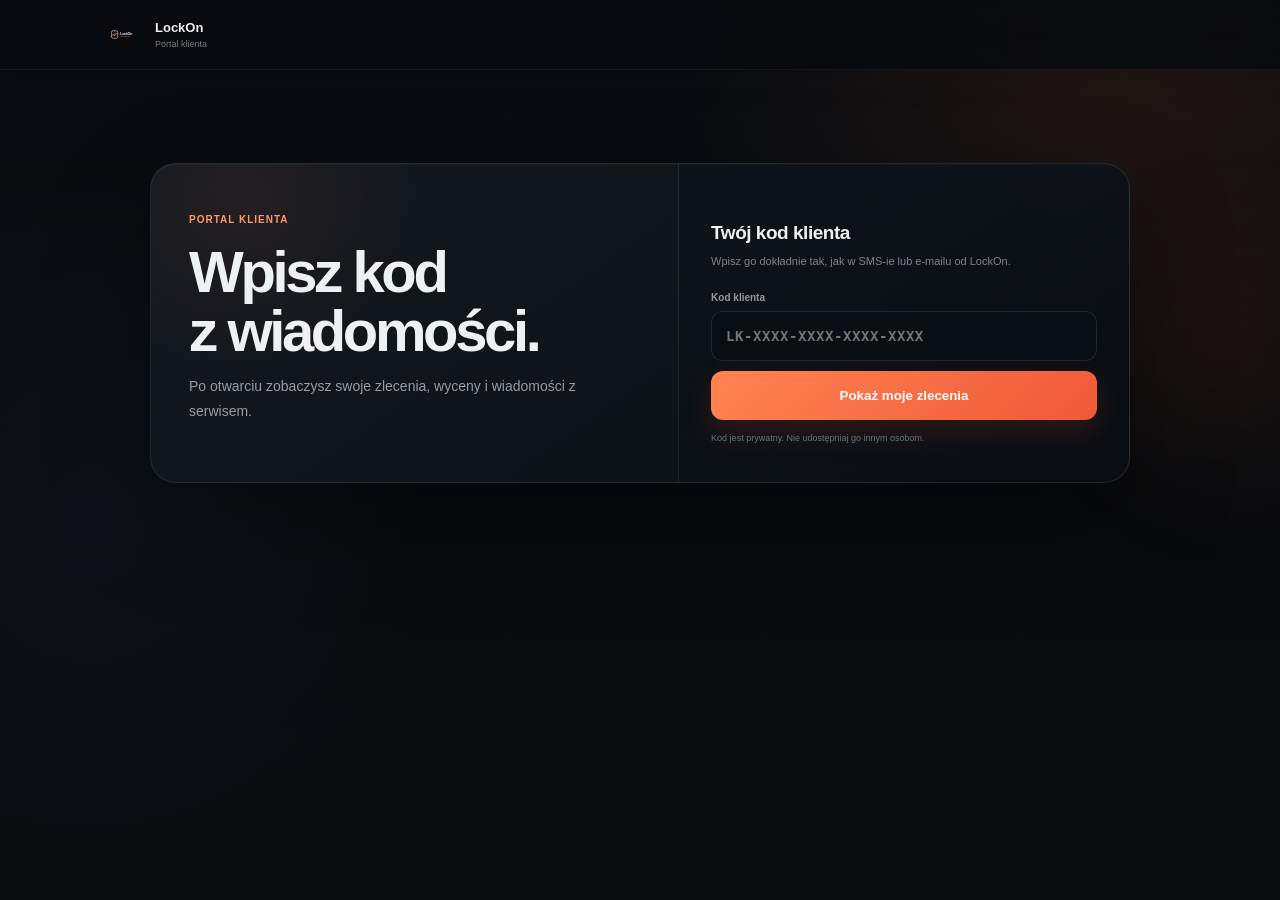
==== commit c2b9c85e: "feat: add customer portal loading state" ====
--- a/klient.html
+++ b/klient.html
@@ -24,8 +24,8 @@
     <section id="customerLogin" class="customer-login-card">
       <div class="customer-login-intro">
         <span class="eyebrow">PORTAL KLIENTA</span>
-        <h1>Wszystko o Twojej naprawie.</h1>
-        <p>Wpisz kod klienta z wiadomości od LockOn. Po zalogowaniu zobaczysz zlecenia, wyceny i rozmowy z serwisem.</p>
+        <h1>Wpisz kod z wiadomości.</h1>
+        <p>Po otwarciu zobaczysz swoje zlecenia, wyceny i wiadomości z serwisem.</p>
       </div>
       <div class="customer-login-box">
         <strong>Twój kod klienta</strong>
@@ -37,6 +37,13 @@
         <div class="customer-login-note">Kod jest prywatny. Nie udostępniaj go innym osobom.</div>
         <div id="customerLoginError" class="customer-error" hidden></div>
       </div>
+    </section>
+
+    <section id="customerLoading" class="customer-loading" hidden aria-live="polite">
+      <div class="customer-loading-mark"><span></span></div>
+      <strong>Otwieramy Twój portal</strong>
+      <p>Pobieramy zlecenia, wyceny i wiadomości z serwisem.</p>
+      <div class="customer-loading-bar"><i></i></div>
     </section>
 
     <div id="customerPortal" hidden>
--- a/assets/customer-portal.css
+++ b/assets/customer-portal.css
@@ -49,3 +49,5 @@
   .customer-quote-form{padding:14px!important}
 }
 @media(prefers-reduced-motion:reduce){.customer-section-panel{animation:none}}
+
+.customer-order{cursor:pointer;transition:transform .16s ease,border-color .16s ease}.customer-order:active{transform:scale(.99)}.customer-order-details{display:none;padding-top:10px}.customer-order.open .customer-order-details{display:block;animation:customerReveal .18s ease both}.customer-order-open{display:flex;justify-content:space-between;align-items:center;margin-top:10px;padding-top:10px;border-top:1px solid var(--line);color:#ff956b;font-size:11px;font-weight:800}.customer-order-open span{font-size:20px;transition:transform .18s ease}.customer-order.open .customer-order-open span{transform:rotate(90deg)}@keyframes customerReveal{from{opacity:0;transform:translateY(-4px)}to{opacity:1;transform:none}}@media(prefers-reduced-motion:reduce){.customer-order,.customer-order-open span{transition:none}.customer-order.open .customer-order-details{animation:none}}
--- a/assets/mobile-final.css
+++ b/assets/mobile-final.css
@@ -1654,3 +1654,5 @@
   .mobile-panel .account-dialog[open] .panel-dialog-card{animation:none!important}
   .mobile-panel *{scroll-behavior:auto!important}
 }
+
+.mobile-panel .panel-toast{top:calc(12px + env(safe-area-inset-top))!important;bottom:auto!important;left:50%!important;right:auto!important;width:min(calc(100% - 28px),520px)!important;transform:translateX(-50%)!important;padding:13px 16px!important;border-radius:15px!important;z-index:10000!important;font-size:12px!important;font-weight:750!important;animation:panelToastIn .22s cubic-bezier(.2,.8,.2,1) both!important}.mobile-panel .panel-toast.ok{background:rgba(12,55,39,.97)!important;border-color:rgba(91,226,155,.45)!important;color:#a8f1c8!important;box-shadow:0 14px 42px rgba(0,0,0,.42)!important}.mobile-panel .panel-toast.error{background:rgba(64,24,25,.97)!important;border-color:rgba(255,118,118,.42)!important;color:#ffc0bc!important}@keyframes panelToastIn{from{opacity:0;transform:translate(-50%,-12px)}to{opacity:1;transform:translate(-50%,0)}}
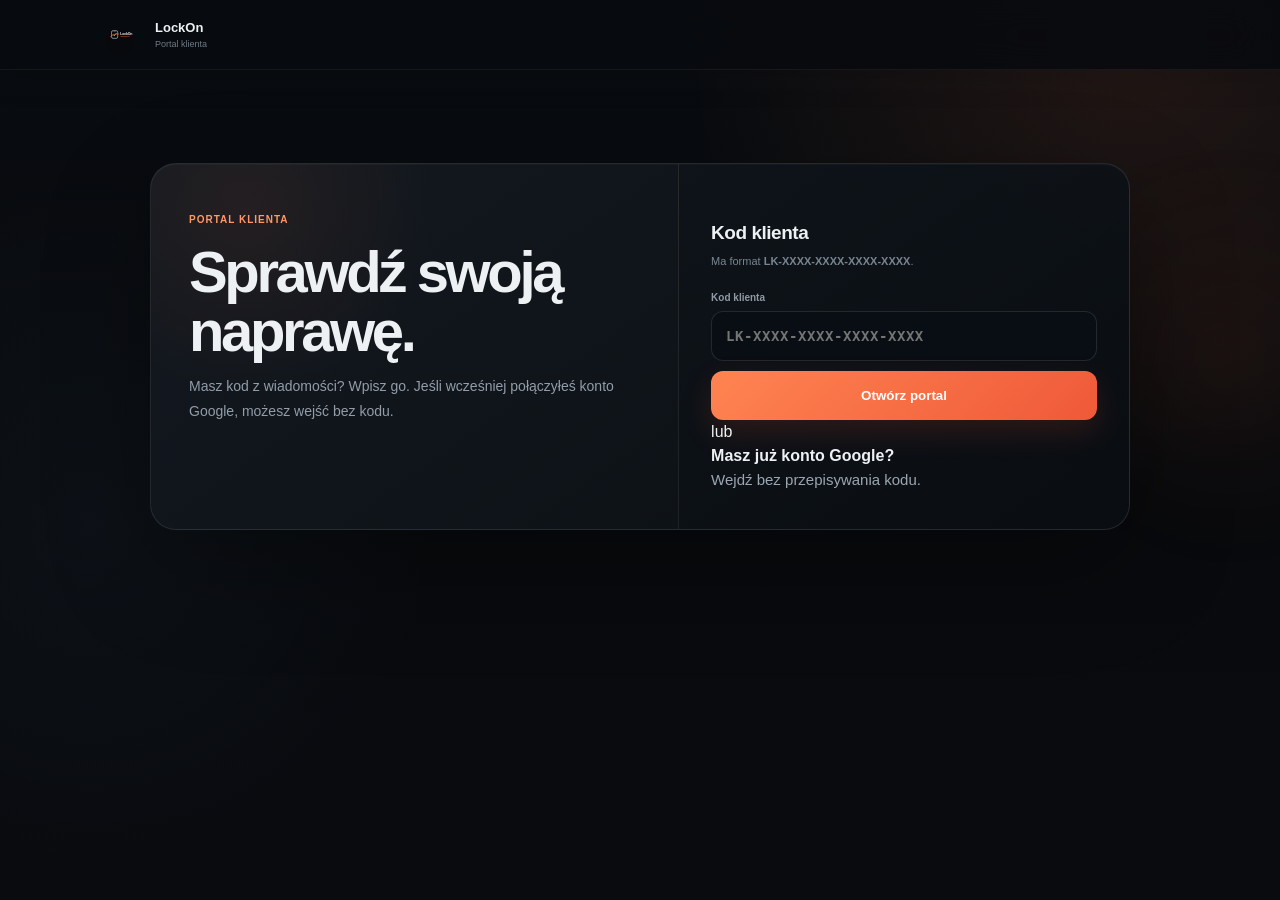
==== commit b5ecf3b8: "feat: add customer access choice and account settings UI" ====
--- a/klient.html
+++ b/klient.html
@@ -6,7 +6,7 @@
   <meta name="theme-color" content="#080a0d">
   <meta name="referrer" content="no-referrer">
   <meta name="robots" content="noindex,nofollow,noarchive">
-  <meta http-equiv="Content-Security-Policy" content="default-src 'self'; script-src 'self'; style-src 'self'; img-src 'self' data:; connect-src 'self' https://br-steep-bonus-b1f1qh8u-lockonapi.compute.c-5.eu-central-1.aws.neon.tech; object-src 'none'; frame-src 'none'; base-uri 'none'; form-action 'self'; upgrade-insecure-requests">
+  <meta http-equiv="Content-Security-Policy" content="default-src 'self'; script-src 'self' https://accounts.google.com; style-src 'self' 'unsafe-inline' https://accounts.google.com; img-src 'self' data: https://lh3.googleusercontent.com; connect-src 'self' https://accounts.google.com https://br-steep-bonus-b1f1qh8u-lockonapi.compute.c-5.eu-central-1.aws.neon.tech; object-src 'none'; frame-src https://accounts.google.com; base-uri 'none'; form-action 'self'; upgrade-insecure-requests">
   <title>Portal klienta LockOn</title>
   <link rel="icon" href="assets/logo.svg" type="image/svg+xml">
   <link rel="stylesheet" href="assets/customer-portal.css">
@@ -14,27 +14,32 @@
   <link rel="stylesheet" href="assets/web-polish.css">
   <link rel="stylesheet" href="assets/mobile-final.css">
 </head>
-<body class="customer-portal-page">
+<body class="customer-portal-page" data-customer-state="login">
   <header class="customer-nav">
     <div class="customer-brand"><img src="assets/logo.svg" alt=""><div><strong>LockOn</strong><span>Portal klienta</span></div></div>
-    <button id="customerLogout" type="button" hidden>Wyloguj</button>
+    <button id="customerLogout" type="button" hidden>Wyjdź</button>
   </header>
 
   <main class="customer-shell">
     <section id="customerLogin" class="customer-login-card">
       <div class="customer-login-intro">
         <span class="eyebrow">PORTAL KLIENTA</span>
-        <h1>Wpisz kod z wiadomości.</h1>
-        <p>Po otwarciu zobaczysz swoje zlecenia, wyceny i wiadomości z serwisem.</p>
+        <h1>Sprawdź swoją naprawę.</h1>
+        <p>Masz kod z wiadomości? Wpisz go. Jeśli wcześniej połączyłeś konto Google, możesz wejść bez kodu.</p>
       </div>
       <div class="customer-login-box">
-        <strong>Twój kod klienta</strong>
-        <p>Wpisz go dokładnie tak, jak w SMS-ie lub e-mailu od LockOn.</p>
+        <strong>Kod klienta</strong>
+        <p>Ma format <b>LK-XXXX-XXXX-XXXX-XXXX</b>.</p>
         <form id="customerLoginForm">
-          <label><span>Kod klienta</span><input name="customerId" autocomplete="off" autocapitalize="characters" spellcheck="false" placeholder="LK-XXXX-XXXX-XXXX-XXXX" maxlength="23" required></label>
-          <button type="submit">Pokaż moje zlecenia</button>
+          <label><span>Kod klienta</span><input name="customerId" autocomplete="one-time-code" autocapitalize="characters" spellcheck="false" placeholder="LK-XXXX-XXXX-XXXX-XXXX" maxlength="23" required></label>
+          <button type="submit">Otwórz portal</button>
         </form>
-        <div class="customer-login-note">Kod jest prywatny. Nie udostępniaj go innym osobom.</div>
+        <div class="customer-login-divider"><span>lub</span></div>
+        <div class="customer-google-entry">
+          <strong>Masz już konto Google?</strong>
+          <p>Wejdź bez przepisywania kodu.</p>
+          <div id="customerGoogleLoginHost" class="customer-google-host"></div>
+        </div>
         <div id="customerLoginError" class="customer-error" hidden></div>
       </div>
     </section>
@@ -42,43 +47,95 @@
     <section id="customerLoading" class="customer-loading" hidden aria-live="polite">
       <div class="customer-loading-mark"><span></span></div>
       <strong>Otwieramy Twój portal</strong>
-      <p>Pobieramy zlecenia, wyceny i wiadomości z serwisem.</p>
+      <p>Pobieramy najnowsze zlecenia i wyceny.</p>
       <div class="customer-loading-bar"><i></i></div>
+    </section>
+
+    <section id="customerAccessChoice" class="customer-access-choice" hidden>
+      <span class="eyebrow">DOSTĘP GOTOWY</span>
+      <h1>Jak chcesz korzystać z portalu?</h1>
+      <p>Kod daje szybki podgląd. Konto Google odblokowuje wiadomości, nowe wyceny i własne ustawienia powiadomień.</p>
+      <div class="customer-access-options">
+        <button id="customerViewOnly" type="button" class="customer-access-option">
+          <b>01</b><span><strong>Tylko podgląd</strong><small>Zlecenia i dotychczasowe wyceny. Bez zmian i wysyłania wiadomości.</small></span><i>→</i>
+        </button>
+        <div class="customer-access-option customer-access-google">
+          <b>02</b><span><strong>Pełne konto Google</strong><small>Wiadomości do serwisu, nowe wyceny i ustawienia powiadomień.</small></span>
+          <div id="customerGoogleLinkHost" class="customer-google-host"></div>
+        </div>
+      </div>
+      <div id="customerAccessError" class="customer-error" hidden></div>
     </section>
 
     <div id="customerPortal" hidden>
       <section class="customer-hero">
-        <div><span class="eyebrow">TWOJE SPRAWY</span><h1 id="customerName">—</h1><p id="customerContact">—</p></div>
+        <div><span class="eyebrow" id="customerAccessLabel">TWOJE SPRAWY</span><h1 id="customerName">—</h1><p id="customerContact">—</p></div>
         <div class="customer-sync"><i></i><span id="customerSync">Aktualizuję…</span></div>
       </section>
 
-      <section class="customer-inbox-nav" aria-label="Sekcje portalu">
-        <button type="button" class="active" data-customer-section="orders"><span>Twoje zlecenia</span><b id="customerOrderCount">0</b><small>Najnowsze statusy napraw</small></button>
-        <button type="button" data-customer-section="quotes"><span>Twoje wyceny</span><b id="customerQuoteCount">0</b><small>Wyceny i rozmowy z serwisem</small></button>
-        <button type="button" data-customer-section="new-quote"><span>Nowa wycena</span><b>＋</b><small>Zapytaj o koszt naprawy</small></button>
-      </section>
-      <span id="customerSince" hidden>—</span><span id="customerPortalCode" hidden>—</span><button id="copyCustomerCode" type="button" hidden>Kopiuj kod</button><a id="customerPortalLink" href="klient.html" hidden>Portal</a>
+      <div id="customerViewOnlyBanner" class="customer-view-only" hidden>
+        <div><strong>Tryb podglądu</strong><span>Możesz czytać swoje zlecenia i wyceny. Połącz Google, aby pisać do serwisu i zmieniać ustawienia.</span></div>
+        <button id="customerUpgradeGoogle" type="button">Połącz Google</button>
+      </div>
+
+      <nav class="customer-inbox-nav" aria-label="Sekcje portalu">
+        <button type="button" class="active" data-customer-section="orders"><span>Zlecenia</span><b id="customerOrderCount">0</b><small>Najnowsze na górze</small></button>
+        <button type="button" data-customer-section="quotes"><span>Wyceny</span><b id="customerQuoteCount">0</b><small>Wyceny i rozmowy</small></button>
+        <button type="button" data-customer-section="account"><span>Konto</span><b>○</b><small>Dostęp i powiadomienia</small></button>
+      </nav>
+
+      <span id="customerSince" hidden>—</span>
+      <span id="customerPortalCode" hidden>—</span>
+      <button id="copyCustomerCode" type="button" hidden>Kopiuj kod</button>
+      <a id="customerPortalLink" href="klient.html" hidden>Portal</a>
 
       <section class="customer-card customer-section-panel active" data-customer-panel="orders">
-        <div class="customer-section-head"><div><span>ZLECENIA</span><h2>Twoje zlecenia</h2></div><small>Od najnowszego.</small></div>
+        <div class="customer-section-head"><div><span>ZLECENIA</span><h2>Twoje zlecenia</h2></div><small>Dotknij, aby rozwinąć szczegóły.</small></div>
         <div id="customerOrders" class="customer-orders"></div>
       </section>
 
+      <section class="customer-card customer-section-panel" data-customer-panel="quotes" hidden>
+        <div class="customer-section-head">
+          <div><span>WYCENY</span><h2>Wyceny i rozmowy</h2></div>
+          <button id="customerNewQuoteButton" type="button" class="customer-section-action" data-customer-section="new-quote">＋ Nowa wycena</button>
+        </div>
+        <div id="customerQuotes" class="customer-quotes"></div>
+      </section>
+
       <section class="customer-card customer-section-panel" data-customer-panel="new-quote" hidden>
-        <div class="customer-section-head"><div><span>NOWA WYCENA</span><h2>Zapytaj o koszt naprawy</h2></div><small>Wybierz punkt, którego dotyczy sprawa. ServiceOS sam przekaże zapytanie do właściwego serwisu.</small></div>
+        <div class="customer-section-head"><div><span>NOWA WYCENA</span><h2>Zapytaj o koszt naprawy</h2></div><button type="button" class="customer-section-action secondary" data-customer-section="quotes">← Wróć</button></div>
         <form id="customerQuoteForm" class="customer-quote-form">
           <label><span>Punkt LockOn</span><select name="requestedPointId" id="customerQuotePoint" required></select></label>
-          <label><span>Dotyczy zlecenia</span><select name="serviceOrderId" id="customerQuoteOrder"><option value="">Nowa wycena / inne urządzenie</option></select></label>
+          <label><span>Dotyczy zlecenia</span><select name="serviceOrderId" id="customerQuoteOrder"><option value="">Inne urządzenie</option></select></label>
           <label class="full"><span>Urządzenie</span><input name="deviceDescription" id="customerQuoteDevice" maxlength="180" placeholder="np. Samsung S25"></label>
-          <label class="full"><span>Co mamy wycenić?</span><textarea name="issueDescription" maxlength="2000" rows="5" required placeholder="Opisz problem, uszkodzenie lub usługę."></textarea></label>
-          <button type="submit">Wyślij zapytanie o wycenę</button>
+          <label class="full"><span>Co mamy wycenić?</span><textarea name="issueDescription" maxlength="2000" rows="5" required placeholder="Krótko opisz problem lub usługę."></textarea></label>
+          <button type="submit">Wyślij zapytanie</button>
         </form>
         <div id="customerQuoteStatus" class="customer-status" hidden></div>
       </section>
 
-      <section class="customer-card customer-section-panel" data-customer-panel="quotes" hidden>
-        <div class="customer-section-head"><div><span>WYCENY</span><h2>Twoje wyceny</h2></div><small>Odpowiedź pojawi się tutaj automatycznie — nie musisz odświeżać strony.</small></div>
-        <div id="customerQuotes" class="customer-quotes"></div>
+      <section class="customer-card customer-section-panel" data-customer-panel="account" hidden>
+        <div class="customer-section-head"><div><span>KONTO</span><h2>Twoje ustawienia</h2></div><small id="customerAccountMode">—</small></div>
+        <div class="customer-account-panel">
+          <div class="customer-account-profile">
+            <div id="customerAccountAvatar" class="customer-account-avatar">LK</div>
+            <div><strong id="customerAccountName">—</strong><span id="customerAccountEmail">—</span></div>
+          </div>
+          <div id="customerAccountViewOnly" class="customer-account-view-only" hidden>
+            <strong>Korzystasz tylko z kodu.</strong>
+            <p>To bezpieczny tryb podglądu. Połącz konto Google, jeśli chcesz pisać do serwisu i ustawić własne powiadomienia.</p>
+            <div id="customerGoogleAccountHost" class="customer-google-host"></div>
+          </div>
+          <form id="customerSettingsForm" class="customer-settings-form" hidden>
+            <div class="customer-settings-title"><strong>Powiadomienia e-mail</strong><span>Sam wybierasz, które wiadomości chcesz dostawać.</span></div>
+            <label><input type="checkbox" name="serviceUpdates"><span><strong>Postęp naprawy</strong><small>Zmiany etapów i logistyka urządzenia.</small></span></label>
+            <label><input type="checkbox" name="readyForPickup"><span><strong>Gotowe do odbioru</strong><small>Osobne powiadomienie, gdy urządzenie czeka w punkcie.</small></span></label>
+            <label><input type="checkbox" name="quoteUpdates"><span><strong>Wyceny</strong><small>Informacja, gdy serwis przygotuje wycenę.</small></span></label>
+            <label><input type="checkbox" name="messages"><span><strong>Wiadomości z serwisu</strong><small>Powiadomienie o nowej odpowiedzi pracownika.</small></span></label>
+            <button type="submit">Zapisz ustawienia</button>
+            <div id="customerSettingsStatus" class="customer-status" hidden></div>
+          </form>
+        </div>
       </section>
     </div>
   </main>
@@ -86,4 +143,4 @@
   <script src="assets/customer-portal.js"></script>
   <script src="assets/ui-2026.js"></script>
 </body>
-</html>+</html>
--- a/assets/customer-portal.css
+++ b/assets/customer-portal.css
@@ -51,3 +51,12 @@
 @media(prefers-reduced-motion:reduce){.customer-section-panel{animation:none}}
 
 .customer-order{cursor:pointer;transition:transform .16s ease,border-color .16s ease}.customer-order:active{transform:scale(.99)}.customer-order-details{display:none;padding-top:10px}.customer-order.open .customer-order-details{display:block;animation:customerReveal .18s ease both}.customer-order-open{display:flex;justify-content:space-between;align-items:center;margin-top:10px;padding-top:10px;border-top:1px solid var(--line);color:#ff956b;font-size:11px;font-weight:800}.customer-order-open span{font-size:20px;transition:transform .18s ease}.customer-order.open .customer-order-open span{transform:rotate(90deg)}@keyframes customerReveal{from{opacity:0;transform:translateY(-4px)}to{opacity:1;transform:none}}@media(prefers-reduced-motion:reduce){.customer-order,.customer-order-open span{transition:none}.customer-order.open .customer-order-details{animation:none}}
+
+.customer-loading{width:min(100%,560px);margin:14vh auto 0;padding:42px 28px;text-align:center;border:1px solid var(--line);border-radius:22px;background:#0d1218;box-shadow:0 24px 70px rgba(0,0,0,.28)}
+.customer-loading-mark{width:48px;height:48px;margin:0 auto 18px;border:1px solid rgba(255,126,77,.28);border-radius:15px;display:grid;place-items:center;background:rgba(255,112,72,.07)}
+.customer-loading-mark span{width:18px;height:18px;border:2px solid rgba(255,143,100,.24);border-top-color:#ff8158;border-radius:50%;animation:customerSpin .7s linear infinite}
+.customer-loading strong{display:block;font-size:21px}.customer-loading p{margin:8px auto 20px;max-width:340px;color:#77838f;font-size:12px;line-height:1.55}
+.customer-loading-bar{height:3px;overflow:hidden;border-radius:999px;background:#171e25}.customer-loading-bar i{display:block;width:38%;height:100%;border-radius:inherit;background:#ff754b;animation:customerLoad 1.1s ease-in-out infinite}
+@keyframes customerSpin{to{transform:rotate(360deg)}}@keyframes customerLoad{0%{transform:translateX(-110%)}100%{transform:translateX(300%)}}
+@media(max-width:640px){.customer-loading{margin:10vh auto 0;padding:34px 20px;border-radius:18px}.customer-loading strong{font-size:19px}}
+@media(prefers-reduced-motion:reduce){.customer-loading-mark span{animation-duration:1.8s}.customer-loading-bar i{animation-duration:2.4s}}
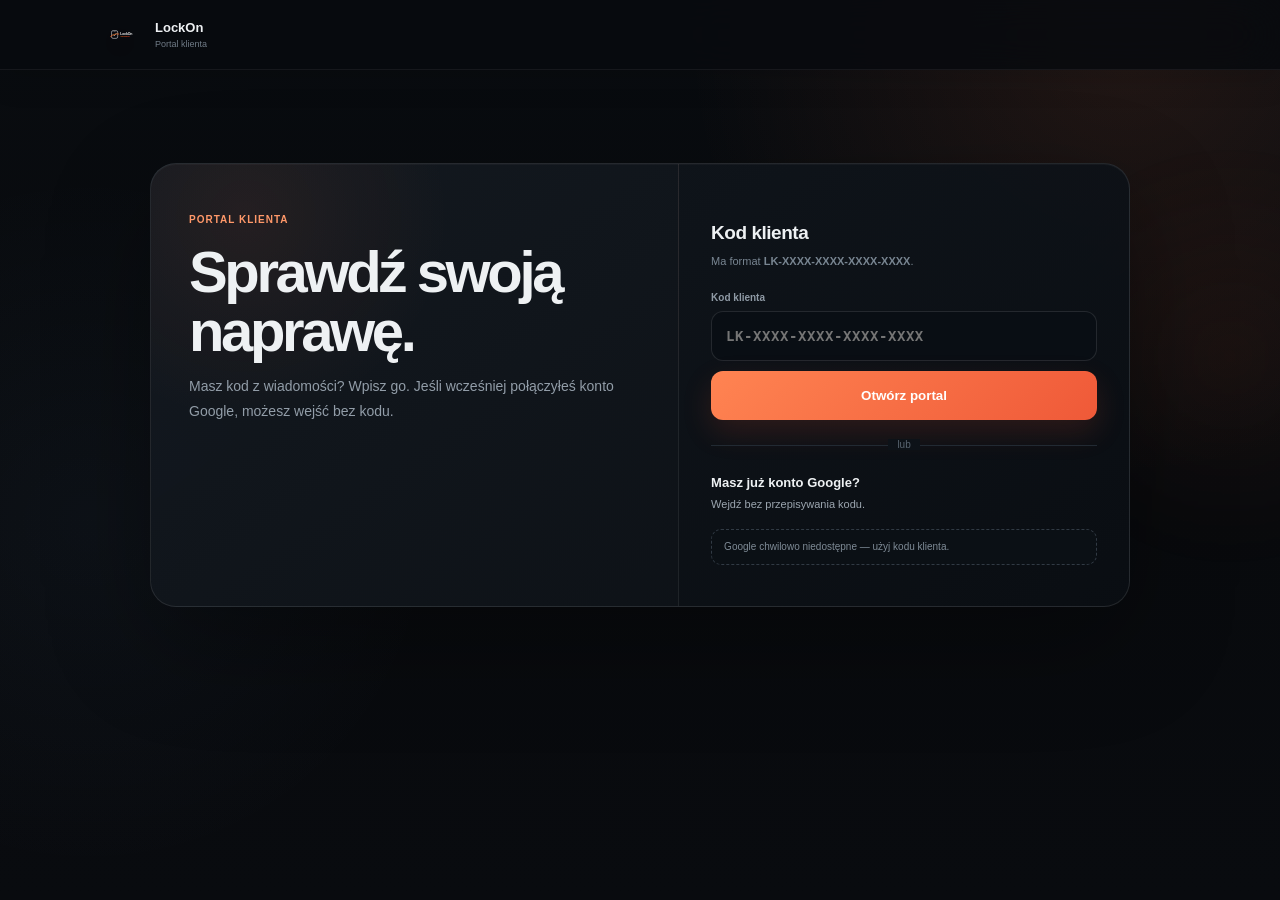
==== commit 15a0169f: "copy: clarify first Google connection" ====
--- a/klient.html
+++ b/klient.html
@@ -60,7 +60,7 @@
           <b>01</b><span><strong>Tylko podgląd</strong><small>Zlecenia i dotychczasowe wyceny. Bez zmian i wysyłania wiadomości.</small></span><i>→</i>
         </button>
         <div class="customer-access-option customer-access-google">
-          <b>02</b><span><strong>Pełne konto Google</strong><small>Wiadomości do serwisu, nowe wyceny i ustawienia powiadomień.</small></span>
+          <b>02</b><span><strong>Konto Google</strong><small>Wiadomości do serwisu, nowe wyceny i ustawienia powiadomień.</small></span>
           <div id="customerGoogleLinkHost" class="customer-google-host"></div>
         </div>
       </div>
--- a/assets/customer-portal.css
+++ b/assets/customer-portal.css
@@ -60,3 +60,96 @@
 @keyframes customerSpin{to{transform:rotate(360deg)}}@keyframes customerLoad{0%{transform:translateX(-110%)}100%{transform:translateX(300%)}}
 @media(max-width:640px){.customer-loading{margin:10vh auto 0;padding:34px 20px;border-radius:18px}.customer-loading strong{font-size:19px}}
 @media(prefers-reduced-motion:reduce){.customer-loading-mark span{animation-duration:1.8s}.customer-loading-bar i{animation-duration:2.4s}}
+
+
+/* =========================================================
+   CUSTOMER ACCOUNT MODE — code preview vs full Google account
+   ========================================================= */
+.customer-portal-page [hidden]{display:none!important}
+.customer-portal-page[data-customer-state="login"] :is(#customerLoading,#customerAccessChoice,#customerPortal),
+.customer-portal-page[data-customer-state="loading"] :is(#customerLogin,#customerAccessChoice,#customerPortal),
+.customer-portal-page[data-customer-state="choice"] :is(#customerLogin,#customerLoading,#customerPortal),
+.customer-portal-page[data-customer-state="portal"] :is(#customerLogin,#customerLoading,#customerAccessChoice){
+  display:none!important
+}
+.customer-login-divider{position:relative;margin:17px 0;text-align:center;color:#596571;font-size:10px}
+.customer-login-divider::before{content:"";position:absolute;left:0;right:0;top:50%;height:1px;background:var(--line)}
+.customer-login-divider span{position:relative;padding:0 9px;background:#0d1218}
+.customer-google-entry{padding-top:1px}
+.customer-google-entry>strong{font-size:13px}
+.customer-google-entry>p{margin:3px 0 11px!important;font-size:11px!important;line-height:1.45!important}
+.customer-google-host{min-height:40px;width:100%;display:flex;align-items:center;justify-content:flex-start;overflow:hidden}
+.customer-google-host iframe{max-width:100%!important}
+
+.customer-access-choice{width:min(720px,100%);margin:9vh auto 0;padding:30px;border:1px solid var(--line);border-radius:22px;background:linear-gradient(145deg,#12171d,#0c1015);box-shadow:0 30px 90px rgba(0,0,0,.28)}
+.customer-access-choice h1{margin:8px 0 10px;font-size:clamp(29px,5vw,43px);line-height:1.03;letter-spacing:-.045em}
+.customer-access-choice>p{max-width:600px;margin:0;color:#8b96a1;font-size:13px;line-height:1.6}
+.customer-access-options{display:grid;grid-template-columns:1fr 1fr;gap:9px;margin-top:24px}
+.customer-access-option{min-height:142px;padding:17px;border:1px solid var(--line);border-radius:16px;background:#0b1015;color:var(--text);display:grid;grid-template-columns:34px minmax(0,1fr) auto;gap:11px;align-items:start;text-align:left;cursor:pointer;transition:transform .16s ease,border-color .16s ease,background .16s ease}
+button.customer-access-option:hover{border-color:rgba(255,126,77,.35);background:#10161c}
+button.customer-access-option:active{transform:scale(.992)}
+.customer-access-option>b{width:34px;height:34px;display:grid;place-items:center;border-radius:10px;background:rgba(255,123,69,.08);color:#ff9369;font-size:10px}
+.customer-access-option>span strong{display:block;font-size:15px}
+.customer-access-option>span small{display:block;margin-top:5px;color:#74808c;font-size:10px;line-height:1.5}
+.customer-access-option>i{font-style:normal;color:#ff8c61;font-size:20px}
+.customer-access-google{grid-template-columns:34px minmax(0,1fr);cursor:default}
+.customer-access-google .customer-google-host{grid-column:2;margin-top:9px}
+
+.customer-view-only{margin:11px 0;display:flex;align-items:center;justify-content:space-between;gap:15px;padding:13px 15px;border:1px solid rgba(255,151,100,.18);border-radius:14px;background:rgba(255,123,69,.045)}
+.customer-view-only>div{display:flex;flex-direction:column}
+.customer-view-only strong{font-size:12px;color:#f1f3f5}
+.customer-view-only span{margin-top:2px;color:#818c97;font-size:10px;line-height:1.45}
+.customer-view-only button,.customer-section-action{flex:0 0 auto;border:0;border-radius:10px;background:#ff7048;color:#fff;padding:9px 12px;font-weight:800;font-size:10px;cursor:pointer}
+.customer-section-action.secondary{background:#151b22;color:#b7c0c8;border:1px solid var(--line)}
+.customer-thread-unlock{width:100%;margin-top:10px;padding:10px;border:1px dashed rgba(255,126,77,.26);border-radius:10px;background:rgba(255,123,69,.035);color:#ff9a76;font-size:10px;font-weight:800;cursor:pointer}
+
+.customer-account-panel{padding:18px}
+.customer-account-profile{display:flex;align-items:center;gap:12px;padding-bottom:16px;border-bottom:1px solid var(--line)}
+.customer-account-avatar{width:46px;height:46px;border-radius:14px;background:rgba(255,123,69,.08);color:#ff956e;display:grid;place-items:center;font-size:13px;font-weight:900;overflow:hidden}
+.customer-account-avatar img{width:100%;height:100%;object-fit:cover}
+.customer-account-profile>div:last-child{display:flex;flex-direction:column}
+.customer-account-profile strong{font-size:15px}
+.customer-account-profile span{margin-top:2px;color:#78848f;font-size:11px}
+.customer-account-view-only{margin-top:16px;padding:16px;border:1px solid var(--line);border-radius:14px;background:#0b1015}
+.customer-account-view-only>strong{font-size:14px}
+.customer-account-view-only>p{margin:5px 0 13px;color:#7f8a95;font-size:11px;line-height:1.55}
+.customer-settings-form{margin-top:14px;display:grid;gap:0}
+.customer-settings-title{padding:0 0 12px}
+.customer-settings-title strong{display:block;font-size:13px}.customer-settings-title span{display:block;margin-top:2px;color:#74808b;font-size:10px}
+.customer-settings-form>label{min-height:61px;display:grid;grid-template-columns:22px minmax(0,1fr);gap:10px;align-items:center;padding:10px 4px;border-top:1px solid var(--line);cursor:pointer}
+.customer-settings-form>label input{width:18px;height:18px;accent-color:#ff7048}
+.customer-settings-form>label span{display:flex;flex-direction:column}.customer-settings-form>label strong{font-size:12px}.customer-settings-form>label small{margin-top:2px;color:#727e89;font-size:9px}
+.customer-settings-form>button{margin-top:13px;min-height:44px;border:0;border-radius:11px;background:#ff7048;color:#fff;font-weight:850;cursor:pointer}
+
+@media(max-width:680px){
+  .customer-access-choice{margin:22px auto 0;padding:20px 17px;border-radius:18px}
+  .customer-access-choice h1{font-size:29px}
+  .customer-access-options{grid-template-columns:1fr;margin-top:18px}
+  .customer-access-option{min-height:112px}
+  .customer-view-only{align-items:flex-start;flex-direction:column}
+  .customer-view-only button{width:100%;min-height:42px}
+  .customer-inbox-nav{display:grid!important;grid-template-columns:repeat(3,minmax(0,1fr))!important;gap:6px!important}
+  .customer-inbox-nav button{min-height:62px!important;padding:10px!important}
+  .customer-inbox-nav button span{font-size:12px!important}
+  .customer-inbox-nav button small{display:none}
+  .customer-inbox-nav button b{font-size:12px}
+  .customer-account-panel{padding:14px}
+  .customer-section-action{margin-top:8px}
+}
+@media(max-width:390px){
+  .customer-inbox-nav button{padding:9px 7px!important}
+  .customer-inbox-nav button span{font-size:11px!important}
+}
+
+
+/* Customer Google login v2 */
+.customer-google-host{min-height:46px;display:flex;align-items:center}
+.customer-google-button{width:100%;min-height:46px;display:grid;grid-template-columns:28px minmax(0,1fr) 20px;gap:10px;align-items:center;padding:0 13px;border:1px solid #2b333d;border-radius:12px;background:#f7f8fa;color:#15191e;cursor:pointer;font:inherit;font-size:12px;font-weight:800;text-align:left;box-shadow:0 6px 18px rgba(0,0,0,.12);transition:transform .16s ease,border-color .16s ease,box-shadow .16s ease}
+.customer-google-button:hover{transform:translateY(-1px);border-color:#414c58;box-shadow:0 10px 24px rgba(0,0,0,.18)}
+.customer-google-button:active{transform:scale(.995)}
+.customer-google-mark{width:26px;height:26px;display:grid;place-items:center;border:1px solid #d7dce2;border-radius:50%;background:#fff;color:#4285f4;font-size:13px;font-weight:900}
+.customer-google-button>b{color:#59636e;font-size:17px;text-align:right}
+.customer-google-unavailable{width:100%;padding:10px 12px;border:1px dashed #313a44;border-radius:10px;background:#0b1015;color:#7f8b96;font-size:10px;line-height:1.45}
+.customer-login-box .customer-google-entry>p{max-width:360px}
+@media(max-width:680px){.customer-google-button{min-height:48px;border-radius:11px;font-size:12px}}
+@media(prefers-reduced-motion:reduce){.customer-google-button{transition:none}}
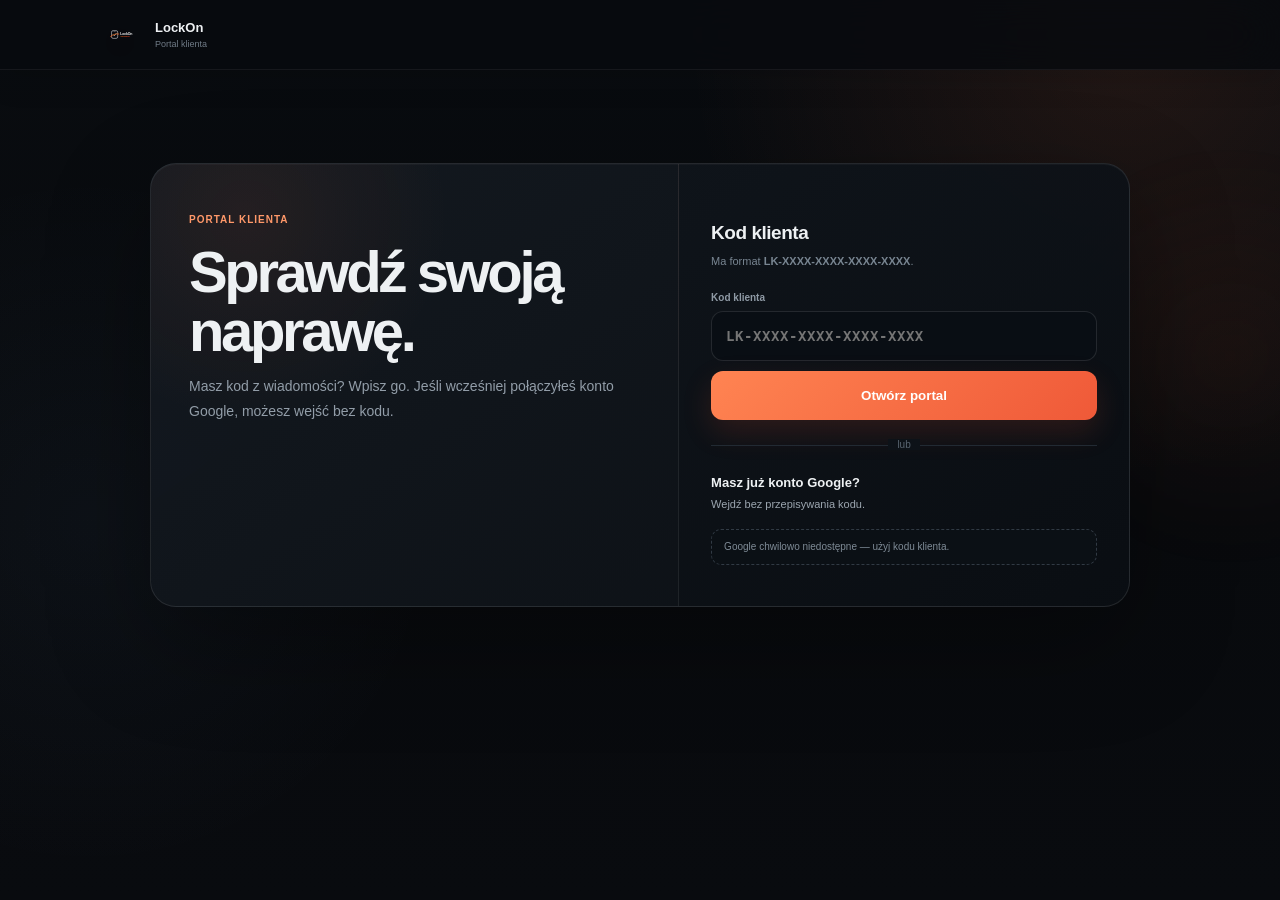
==== commit 732d8524: "copy: clarify mandatory service card email" ====
--- a/klient.html
+++ b/klient.html
@@ -127,7 +127,7 @@
             <div id="customerGoogleAccountHost" class="customer-google-host"></div>
           </div>
           <form id="customerSettingsForm" class="customer-settings-form" hidden>
-            <div class="customer-settings-title"><strong>Powiadomienia e-mail</strong><span>Sam wybierasz, które wiadomości chcesz dostawać.</span></div>
+            <div class="customer-settings-title"><strong>Powiadomienia e-mail</strong><span>Sam wybierasz dodatkowe wiadomości. Potwierdzenie przyjęcia urządzenia wraz z kartą serwisową PDF jest dokumentem operacyjnym i jest wysyłane zawsze.</span></div>
             <label><input type="checkbox" name="serviceUpdates"><span><strong>Postęp naprawy</strong><small>Zmiany etapów i logistyka urządzenia.</small></span></label>
             <label><input type="checkbox" name="readyForPickup"><span><strong>Gotowe do odbioru</strong><small>Osobne powiadomienie, gdy urządzenie czeka w punkcie.</small></span></label>
             <label><input type="checkbox" name="quoteUpdates"><span><strong>Wyceny</strong><small>Informacja, gdy serwis przygotuje wycenę.</small></span></label>
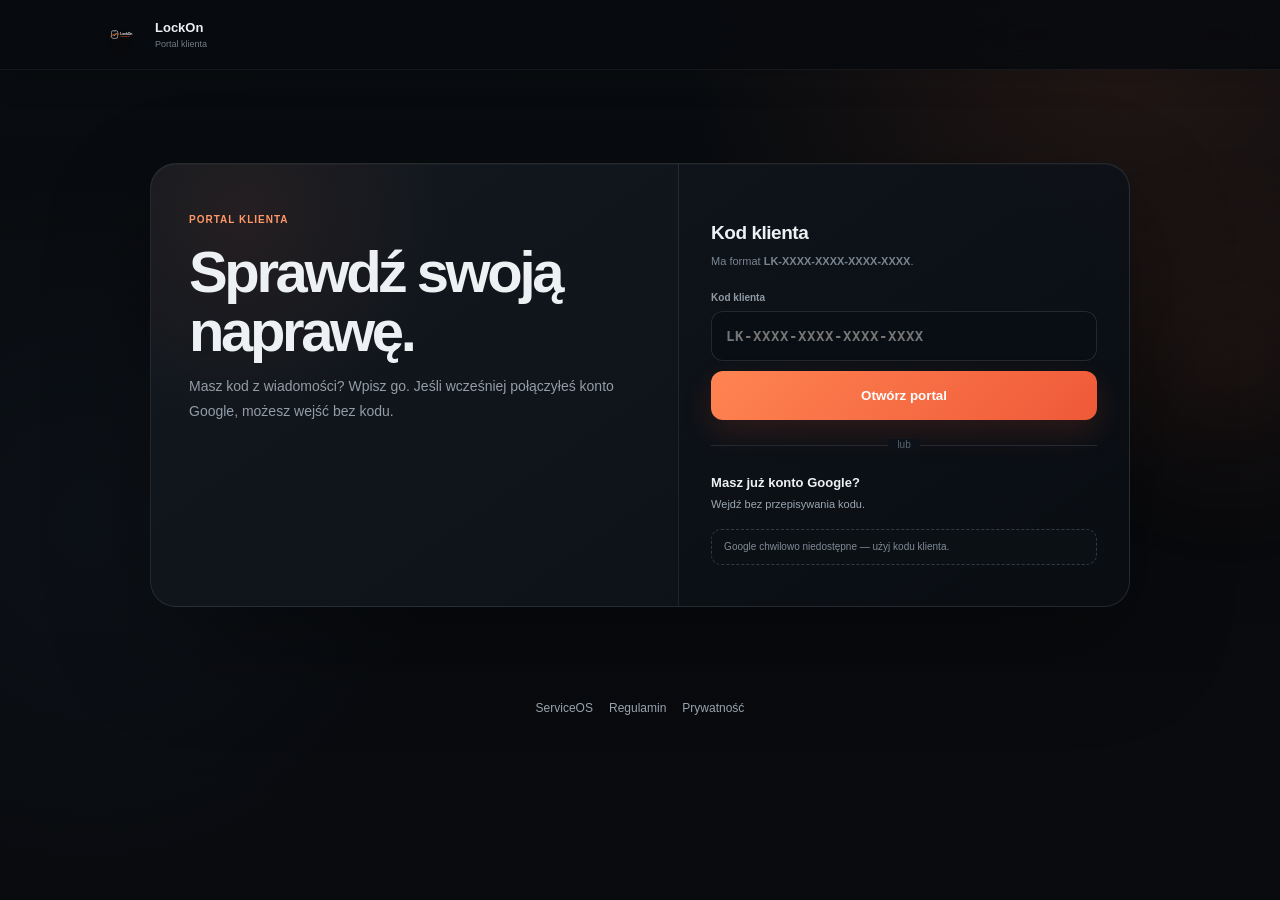
==== commit 9e02210d: "site: add legal links to customer portal" ====
--- a/klient.html
+++ b/klient.html
@@ -13,6 +13,7 @@
   <link rel="stylesheet" href="assets/ui-2026.css">
   <link rel="stylesheet" href="assets/web-polish.css">
   <link rel="stylesheet" href="assets/mobile-final.css">
+  <link rel="stylesheet" href="assets/release-1.0.11.css">
 </head>
 <body class="customer-portal-page" data-customer-state="login">
   <header class="customer-nav">
@@ -140,6 +141,12 @@
     </div>
   </main>
 
+  <footer class="customer-legal-footer" aria-label="Informacje prawne">
+    <a href="index.html">ServiceOS</a>
+    <a href="terms.html">Regulamin</a>
+    <a href="privacy.html">Prywatność</a>
+  </footer>
+
   <script src="assets/customer-portal.js"></script>
   <script src="assets/ui-2026.js"></script>
 </body>
--- a/assets/mobile-final.css
+++ b/assets/mobile-final.css
@@ -347,12 +347,19 @@
   .portal-home #preview{display:none!important}
 
   /* pairing: plain steps, no sticky fake phone */
-  .portal-home .connect-story-layout{grid-template-columns:1fr!important;gap:0!important}
+  .portal-home .connect-story-layout{grid-template-columns:minmax(0,1fr)!important;gap:0!important;min-width:0!important;width:100%!important;max-width:100%!important}
+  .portal-home .connect-story-layout>div{min-width:0!important;width:100%!important;max-width:100%!important}
   .portal-home .connect-device-wrap{display:none!important}
   .portal-home .connect-timeline{
     padding-left:0!important;
     gap:9px!important;
-  }
+    min-width:0!important;
+    width:100%!important;
+    max-width:100%!important;
+  }
+  .portal-home .connect-step,
+  .portal-home .connect-story-actions,
+  .portal-home .site-address{min-width:0!important;max-width:100%!important}
   .portal-home .connect-timeline::before,
   .portal-home .connect-timeline::after{display:none!important}
   .portal-home .connect-step,
@@ -402,7 +409,11 @@
   .portal-home .site-address{
     min-height:48px!important;
     border-radius:12px!important;
-  }
+    grid-template-columns:minmax(0,1fr) auto!important;
+    column-gap:8px!important;
+  }
+  .portal-home .site-address>strong{min-width:0!important;overflow-wrap:anywhere!important}
+  .portal-home .site-address>button{min-width:0!important}
   .portal-home .connect-story-actions .button{min-height:52px!important;border-radius:13px!important}
 
   /* security / acceptance / download */
@@ -1656,3 +1667,212 @@
 }
 
 .mobile-panel .panel-toast{top:calc(12px + env(safe-area-inset-top))!important;bottom:auto!important;left:50%!important;right:auto!important;width:min(calc(100% - 28px),520px)!important;transform:translateX(-50%)!important;padding:13px 16px!important;border-radius:15px!important;z-index:10000!important;font-size:12px!important;font-weight:750!important;animation:panelToastIn .22s cubic-bezier(.2,.8,.2,1) both!important}.mobile-panel .panel-toast.ok{background:rgba(12,55,39,.97)!important;border-color:rgba(91,226,155,.45)!important;color:#a8f1c8!important;box-shadow:0 14px 42px rgba(0,0,0,.42)!important}.mobile-panel .panel-toast.error{background:rgba(64,24,25,.97)!important;border-color:rgba(255,118,118,.42)!important;color:#ffc0bc!important}@keyframes panelToastIn{from{opacity:0;transform:translate(-50%,-12px)}to{opacity:1;transform:translate(-50%,0)}}
+
+
+/* ServiceOS 1.0.0.0 · mobile scan + service-card intake */
+.mobile-scan-card{max-width:720px;margin:0 auto;padding:18px;border:1px solid #252d36;border-radius:18px;background:#0f141a}
+.mobile-scan-copy{display:flex;flex-direction:column;gap:5px;margin-bottom:14px}.mobile-scan-copy strong{font-size:16px}.mobile-scan-copy span{font-size:11px;line-height:1.5;color:#8994a0}
+.mobile-scanner-camera{position:relative;min-height:240px;border:1px solid #28313a;border-radius:15px;overflow:hidden;background:#070a0d;display:grid;place-items:center}
+.mobile-scanner-camera video{width:100%;height:280px;object-fit:cover;background:#070a0d}
+.mobile-scanner-frame{position:absolute;width:min(62vw,220px);aspect-ratio:1;border:2px solid rgba(255,121,67,.75);border-radius:18px;box-shadow:0 0 0 999px rgba(0,0,0,.25);pointer-events:none}
+.mobile-scanner-camera p{position:absolute;left:12px;right:12px;bottom:10px;margin:0;padding:8px 10px;border-radius:9px;background:rgba(4,7,10,.78);font-size:10px;color:#d9dfe5;text-align:center}
+.mobile-scan-card>.panel-primary-button{margin-top:10px}
+.mobile-scan-divider{display:flex;align-items:center;gap:8px;margin:15px 0 10px;color:#6f7984;font-size:9px;text-transform:uppercase;letter-spacing:.08em}.mobile-scan-divider:before,.mobile-scan-divider:after{content:"";height:1px;background:#242c34;flex:1}
+.mobile-scan-form{display:grid;grid-template-columns:1fr auto;gap:8px}.mobile-scan-form input{font-size:16px;letter-spacing:.08em;text-transform:uppercase}.mobile-scan-form button{border:0;border-radius:10px;padding:0 15px;background:#ff6f3c;color:white;font-weight:800}
+.service-card-choice-dialog .panel-dialog-card{max-width:620px}
+.service-card-choice-head>span{font-size:9px;color:#ff8555;font-weight:800;letter-spacing:.1em}.service-card-choice-head h2{margin:7px 0}.service-card-choice-head p{color:#8994a0;font-size:11px;line-height:1.5}
+.service-card-choice-grid{display:grid;grid-template-columns:1fr 1fr;gap:9px;margin:16px 0 8px}
+.service-card-choice-grid button{padding:15px;border:1px solid #28313a;border-radius:13px;background:#131920;color:#eef2f5;text-align:left;display:flex;flex-direction:column;gap:7px}
+.service-card-choice-grid button:hover{border-color:rgba(255,116,59,.45);background:#171e26}.service-card-choice-grid strong{font-size:12px}.service-card-choice-grid span{font-size:10px;line-height:1.45;color:#8994a0}
+.mobile-service-card-tools .order-dialog-actions{display:flex;gap:7px;flex-wrap:wrap}
+.customer-service-card-download{margin-top:12px;border:1px solid rgba(255,118,64,.26);border-radius:10px;padding:10px 12px;background:rgba(255,112,52,.07);color:#ff9b76;font-weight:800;font-size:10px}
+@media(max-width:600px){.service-card-choice-grid{grid-template-columns:1fr}.mobile-scan-form{grid-template-columns:1fr}.mobile-scan-form button{min-height:44px}}
+
+
+/* ServiceOS 1.0.0.0 · technician workspace + finance parity */
+.mobile-workspace-kpis{display:grid;grid-template-columns:repeat(auto-fit,minmax(115px,1fr));gap:8px;margin-bottom:12px}
+.mobile-workspace-kpis article{padding:11px;border:1px solid #252e37;border-radius:12px;background:#10161c}.mobile-workspace-kpis span{display:block;font-size:8px;color:#7f8a96;text-transform:uppercase;letter-spacing:.08em}.mobile-workspace-kpis strong{display:block;margin-top:4px;font-size:18px}
+.mobile-workspace-calendar{display:grid;grid-template-columns:repeat(7,minmax(130px,1fr));gap:7px;overflow-x:auto;padding-bottom:8px}.mobile-workspace-calendar>section{min-width:130px;border:1px solid #242d36;border-radius:12px;background:#0f141a;overflow:hidden}.mobile-workspace-calendar header{display:flex;justify-content:space-between;padding:9px;border-bottom:1px solid #242d36}.mobile-workspace-calendar header strong{font-size:10px;text-transform:capitalize}.mobile-workspace-calendar header b{font-size:9px;color:#ff8555}.mobile-workspace-calendar button{width:calc(100% - 10px);margin:5px;padding:8px;border:1px solid #252e37;border-radius:9px;background:#141a21;color:#e9edf1;text-align:left;display:flex;flex-direction:column;gap:3px}.mobile-workspace-calendar button span{font-size:8px;color:#ff8b5c}.mobile-workspace-calendar button strong{font-size:10px}.mobile-workspace-calendar button small{font-size:8px;color:#7f8a96}.mobile-workspace-empty{display:block;padding:15px 8px;color:#59636e;text-align:center;font-size:9px}
+.mobile-workspace-queues{display:grid;grid-template-columns:repeat(3,minmax(0,1fr));gap:8px;margin-top:10px}.mobile-workspace-queues>section{border:1px solid #252e37;border-radius:12px;padding:10px;background:#0f141a}.mobile-workspace-queues h3{margin:0 0 7px;font-size:11px;display:flex;justify-content:space-between}.mobile-workspace-queues h3 b{color:#ff8555}.mobile-workspace-queues button{width:100%;display:grid;grid-template-columns:50px 1fr auto;gap:6px;border:0;border-top:1px solid #222a32;background:transparent;color:#e6ebef;padding:8px 2px;text-align:left}.mobile-workspace-queues button span{color:#ff8555;font-size:9px}.mobile-workspace-queues button strong{font-size:10px}.mobile-workspace-queues button small{font-size:8px;color:#79848f}
+.mobile-technician-notes{display:grid;grid-template-columns:repeat(auto-fit,minmax(220px,1fr));gap:9px;margin-top:12px}.mobile-technician-notes article{min-height:140px;padding:12px;border:1px solid #252e37;border-radius:12px;background:#10161c;display:flex;flex-direction:column}.mobile-technician-notes article.pinned{border-color:rgba(255,120,66,.34)}.mobile-technician-notes header{display:flex;justify-content:space-between;gap:8px}.mobile-technician-notes header button{border:0;background:transparent;color:#ff8e8e}.mobile-technician-notes p{font-size:10px;line-height:1.55;color:#c4cbd2;flex:1}.mobile-technician-notes small{font-size:8px;color:#717c87}
+.mobile-invoice-toolbar{display:flex;align-items:end;gap:8px;flex-wrap:wrap;margin-bottom:12px}.mobile-invoice-toolbar label{display:flex;flex-direction:column;gap:5px;flex:1 1 160px}.mobile-invoice-toolbar label span{font-size:8px;color:#7f8a96;text-transform:uppercase}.mobile-invoice-toolbar .panel-primary-button{width:auto;min-width:180px;margin:0}
+.mobile-invoice-list{display:grid;gap:7px}.mobile-invoice-list>article{display:grid;grid-template-columns:1fr auto;gap:10px;align-items:center;padding:11px;border:1px solid #252e37;border-radius:11px;background:#10161c}.mobile-invoice-list article>div{display:flex;flex-direction:column;gap:3px;min-width:0}.mobile-invoice-list strong{font-size:11px}.mobile-invoice-list span,.mobile-invoice-list small{font-size:9px;color:#7f8a96;overflow:hidden;text-overflow:ellipsis}.mobile-invoice-list button{border:1px solid #303944;border-radius:8px;background:#171d24;color:#e7ebef;padding:8px 10px}
+.mobile-order-costing{overflow:hidden}.mobile-cost-summary{display:grid;grid-template-columns:repeat(4,minmax(0,1fr));gap:6px;margin:8px 0}.mobile-cost-summary>div{padding:8px;border:1px solid #252e37;border-radius:9px}.mobile-cost-summary small{display:block;color:#79848f;font-size:8px}.mobile-cost-summary strong{display:block;margin-top:3px;font-size:10px}.mobile-cost-edit,.mobile-invoice-meta{display:grid;grid-template-columns:repeat(2,minmax(0,1fr));gap:6px;margin:8px 0}.mobile-cost-edit label{display:flex;flex-direction:column;gap:4px}.mobile-cost-edit small{font-size:8px;color:#79848f}
+.mobile-parts-editor{display:grid;gap:6px}.mobile-cost-part-row{display:grid;grid-template-columns:2fr 70px 100px 50px 1fr 1fr 130px 30px;gap:5px;align-items:center;padding:7px;border:1px solid #252e37;border-radius:9px;background:#0c1116}.mobile-cost-part-row label{display:flex;align-items:center;gap:4px;font-size:9px}.mobile-cost-part-row label input{width:auto}.mobile-cost-part-row>button{height:34px;border:0;border-radius:7px;background:rgba(255,75,75,.08);color:#ff9292}
+.mobile-invoice-upload{margin-top:12px;padding-top:10px;border-top:1px solid #242c34;display:grid;gap:7px}.mobile-invoice-upload>strong{font-size:10px}.mobile-order-invoices{display:grid;gap:6px;margin-top:10px}.mobile-order-invoice{display:grid;grid-template-columns:1fr auto;gap:8px;align-items:center;padding:8px;border:1px solid #252e37;border-radius:9px}.mobile-order-invoice>div{display:flex;flex-direction:column;gap:2px}.mobile-order-invoice span,.mobile-order-invoice small{font-size:8px;color:#7c8792}.mobile-order-invoice button{border:1px solid #303944;border-radius:7px;background:#171d24;color:#e7ebef;padding:7px 9px}
+@media(max-width:820px){.mobile-workspace-queues{grid-template-columns:1fr}.mobile-cost-part-row{grid-template-columns:1fr 70px 100px 50px}.mobile-cost-part-row [data-part-invoice-number],.mobile-cost-part-row [data-part-supplier],.mobile-cost-part-row [data-part-purchased]{grid-column:span 2}.mobile-cost-summary{grid-template-columns:repeat(2,minmax(0,1fr))}}
+
+
+/* v1.0.0.0 hotline: keep the conversation and reply box usable above the fixed mobile navigation. */
+@media(max-width:620px){
+  .mobile-panel #view-support{
+    padding-bottom:calc(104px + env(safe-area-inset-bottom))!important;
+  }
+  .mobile-panel #view-support .mobile-help-chat{
+    display:grid!important;
+    grid-template-rows:auto minmax(0,1fr) auto auto!important;
+  }
+  .mobile-panel #view-support .mobile-help-messages{
+    min-height:180px!important;
+    height:clamp(180px,28dvh,270px)!important;
+    max-height:270px!important;
+    overscroll-behavior:contain;
+    -webkit-overflow-scrolling:touch;
+    scrollbar-gutter:stable;
+  }
+  .mobile-panel #view-support .mobile-help-compose{
+    grid-template-columns:minmax(0,1fr) 82px!important;
+    align-items:end!important;
+    gap:7px!important;
+    padding:9px!important;
+    background:#0e141a!important;
+  }
+  .mobile-panel #view-support .mobile-help-compose textarea{
+    min-height:52px!important;
+    max-height:104px!important;
+    resize:none!important;
+  }
+  .mobile-panel #view-support .mobile-help-compose button{
+    width:auto!important;
+    min-width:82px!important;
+    min-height:52px!important;
+    padding:0 10px!important;
+    font-size:10px!important;
+    touch-action:manipulation;
+  }
+  .mobile-panel #view-support .mobile-request-consultant{
+    margin:0 9px 9px!important;
+    width:calc(100% - 18px)!important;
+  }
+  .mobile-panel #view-support .mobile-help-message.typing p{
+    display:flex;
+    align-items:center;
+    gap:4px;
+  }
+  .mobile-help-typing-dot{
+    width:5px;height:5px;border-radius:50%;
+    background:#7cb8ff;
+    opacity:.38;
+    animation:mobileHelpPulse 1.1s ease-in-out infinite;
+  }
+  .mobile-help-typing-dot:nth-child(2){animation-delay:.14s}
+  .mobile-help-typing-dot:nth-child(3){animation-delay:.28s}
+}
+@media(max-width:360px){
+  .mobile-panel #view-support .mobile-help-intro{
+    padding:12px!important;
+    margin-bottom:9px!important;
+  }
+  .mobile-panel #view-support .mobile-support-state{
+    padding:11px 12px!important;
+    margin-bottom:8px!important;
+  }
+  .mobile-panel #view-support .mobile-help-messages{
+    height:180px!important;
+    max-height:180px!important;
+  }
+}
+@keyframes mobileHelpPulse{
+  0%,60%,100%{opacity:.3;transform:translateY(0)}
+  30%{opacity:1;transform:translateY(-2px)}
+}
+
+
+/* Narrow phones: conversation state already explains bot-first support, so prioritize the live thread and reply box. */
+@media(max-width:390px){
+  .mobile-panel #view-support .mobile-help-intro{display:none!important}
+  .mobile-panel #view-support .mobile-help-messages{
+    min-height:150px!important;
+    height:150px!important;
+    max-height:150px!important;
+  }
+}
+@media(max-width:340px){
+  .mobile-panel #view-support .mobile-help-messages{
+    min-height:132px!important;
+    height:132px!important;
+    max-height:132px!important;
+  }
+  .mobile-panel #view-support .mobile-help-compose{
+    grid-template-columns:minmax(0,1fr) 76px!important;
+  }
+  .mobile-panel #view-support .mobile-help-compose button{
+    min-width:76px!important;
+    padding:0 7px!important;
+  }
+}
+
+
+/* v1.0.0.0 hotline viewport fit: keep reply and escalation controls clear of the bottom nav. */
+@media(max-width:620px){
+  .mobile-panel #view-support .mobile-help-intro{display:none!important}
+  .mobile-panel #view-support .mobile-help-messages{
+    min-height:150px!important;
+    height:clamp(150px,24dvh,230px)!important;
+    max-height:230px!important;
+  }
+}
+@media(max-width:360px){
+  .mobile-panel #view-support .mobile-help-messages{
+    min-height:120px!important;
+    height:120px!important;
+    max-height:120px!important;
+  }
+  .mobile-panel #view-support .mobile-help-compose textarea{
+    min-height:48px!important;
+    max-height:82px!important;
+  }
+  .mobile-panel #view-support .mobile-help-compose button{
+    min-height:48px!important;
+  }
+}
+@media(max-width:340px){
+  .mobile-panel #view-support .mobile-help-messages{
+    min-height:104px!important;
+    height:104px!important;
+    max-height:104px!important;
+  }
+  .mobile-panel #view-support .mobile-support-state{
+    padding:10px 11px!important;
+  }
+  .mobile-panel #view-support .mobile-support-state span{
+    font-size:9px!important;
+    line-height:1.35!important;
+  }
+  .mobile-panel #view-support .mobile-request-consultant{
+    min-height:38px!important;
+    font-size:10px!important;
+  }
+}
+
+
+/* v1.0.0.0 final hotline viewport polish: keep reply controls clear of navigation. */
+@media(min-width:621px) and (max-width:900px){
+  .mobile-panel #view-support{
+    padding-bottom:calc(104px + env(safe-area-inset-bottom))!important;
+  }
+  .mobile-panel #view-support .mobile-help-messages{
+    min-height:220px!important;
+    height:30dvh!important;
+    max-height:300px!important;
+    overscroll-behavior:contain;
+  }
+  .mobile-panel #view-support .mobile-help-chat{
+    margin-bottom:8px!important;
+  }
+}
+@media(min-width:901px) and (max-height:800px){
+  .mobile-panel #view-support .mobile-help-messages{
+    min-height:120px!important;
+    height:18vh!important;
+    max-height:135px!important;
+    overscroll-behavior:contain;
+  }
+}
+
+
+@media(max-width:430px){
+  .mobile-panel #view-support .mobile-help-targets button{
+    min-height:45px!important;
+  }
+}
--- a/assets/release-1.0.11.css
+++ b/assets/release-1.0.11.css
@@ -0,0 +1,26 @@
+/* ServiceOS 1.0.0.11 — product polish */
+.release-now-section{position:relative;overflow:hidden;background:linear-gradient(180deg,rgba(255,111,43,.025),transparent)}
+.release-now-shell{position:relative;padding:clamp(28px,4vw,56px);border:1px solid rgba(255,255,255,.09);border-radius:28px;background:radial-gradient(circle at 92% 0,rgba(255,102,38,.12),transparent 30%),linear-gradient(145deg,rgba(21,27,35,.94),rgba(11,15,20,.94));box-shadow:0 28px 80px rgba(0,0,0,.2)}
+.release-now-head{display:grid;grid-template-columns:minmax(0,1.3fr) minmax(220px,.7fr);gap:28px;align-items:end}
+.release-now-head>div:first-child>span{display:block;margin-bottom:10px;color:#ff8c59;font-size:12px;font-weight:900;letter-spacing:.12em}
+.release-now-head h2{margin:0;font-size:clamp(34px,4vw,62px);line-height:.98;letter-spacing:-.055em}
+.release-now-head p{margin:14px 0 0;max-width:760px;color:#9aa6b3;font-size:16px;line-height:1.7}
+.release-now-version{justify-self:end;min-width:220px;padding:16px 18px;border:1px solid rgba(255,128,70,.2);border-radius:16px;background:rgba(255,108,44,.06)}
+.release-now-version span{display:block;color:#818d99;font-size:10px;font-weight:850;letter-spacing:.1em}
+.release-now-version strong{display:block;margin-top:4px;font-size:24px}
+.release-feature-grid{display:grid;grid-template-columns:repeat(4,minmax(0,1fr));gap:12px;margin-top:28px}
+.release-feature-grid article{min-height:210px;padding:20px;border:1px solid rgba(255,255,255,.075);border-radius:18px;background:rgba(255,255,255,.022)}
+.release-feature-grid b{display:inline-flex;align-items:center;justify-content:center;min-width:34px;height:28px;padding:0 8px;border-radius:9px;background:rgba(255,112,65,.1);color:#ff8a54;font-size:11px}
+.release-feature-grid strong{display:block;margin-top:20px;font-size:19px;line-height:1.2}
+.release-feature-grid p{margin:9px 0 0;color:#929eaa;font-size:13px;line-height:1.65}
+.release-feature-grid small{display:block;margin-top:14px;color:#687481;font-size:11px;line-height:1.55}
+.release-service-flow{display:grid;grid-template-columns:repeat(5,minmax(0,1fr));gap:7px;margin-top:18px}
+.release-service-flow span{padding:9px 10px;border:1px solid rgba(255,255,255,.06);border-radius:10px;background:rgba(5,8,12,.28);color:#8995a1;font-size:11px;text-align:center}
+.release-service-flow span::before{content:"✓";margin-right:5px;color:#67d79a}
+.legal-update-note{margin:18px 0;padding:14px 16px;border:1px solid rgba(255,126,68,.16);border-radius:13px;background:rgba(255,105,42,.045);color:#aeb8c2;line-height:1.65}
+@media(max-width:1050px){.release-feature-grid{grid-template-columns:repeat(2,minmax(0,1fr))}.release-service-flow{grid-template-columns:repeat(3,minmax(0,1fr))}}
+@media(max-width:720px){.release-now-head{grid-template-columns:1fr}.release-now-version{justify-self:start}.release-feature-grid{grid-template-columns:1fr}.release-service-flow{grid-template-columns:1fr 1fr}.release-feature-grid article{min-height:0}}
+
+.customer-legal-footer{max-width:1120px;margin:0 auto;padding:20px 24px 28px;display:flex;justify-content:center;gap:16px;flex-wrap:wrap;color:#77828e;font-size:12px}
+.customer-legal-footer a{color:#98a3ae;text-decoration:none}
+.customer-legal-footer a:hover{color:#fff}
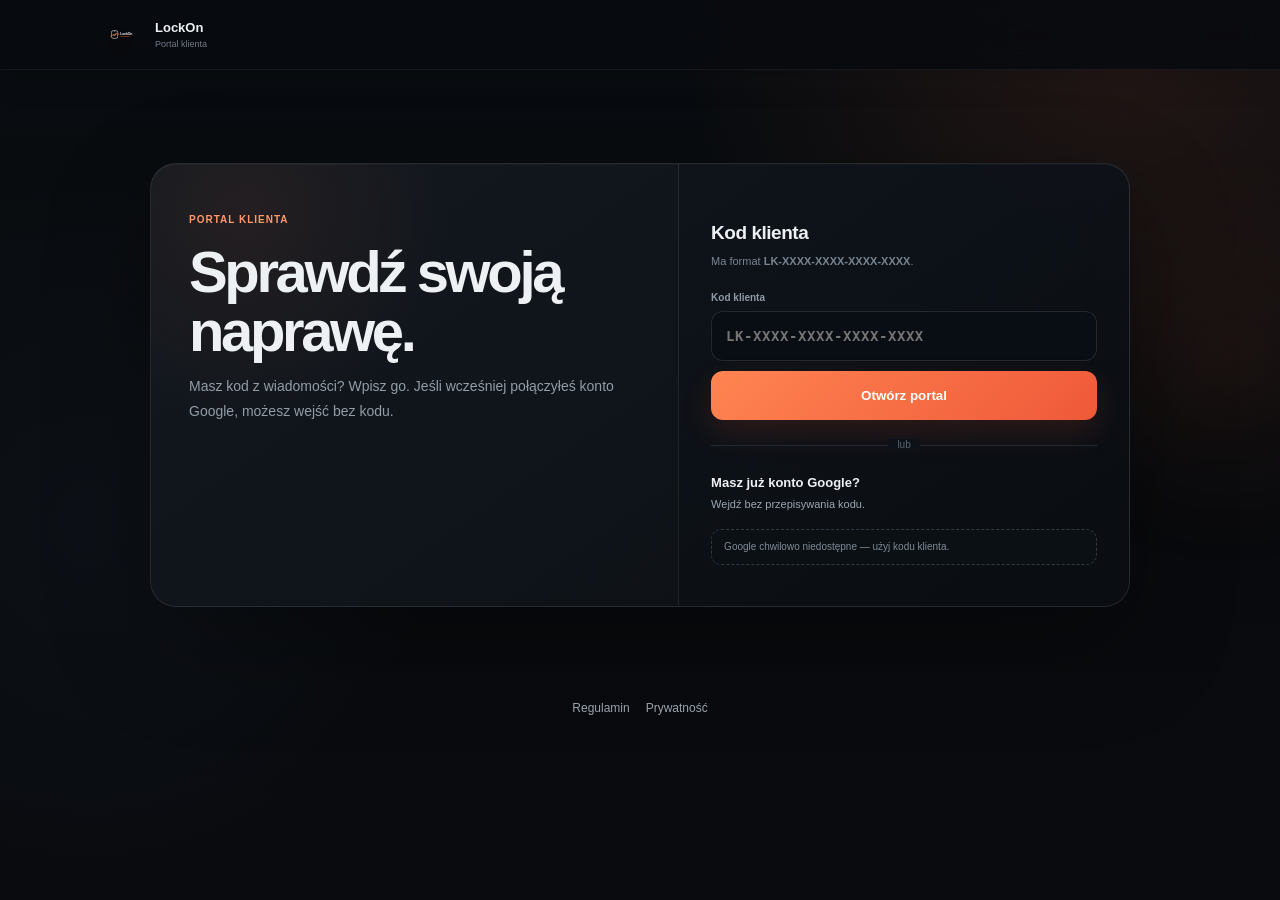
==== commit 4ff24a0a: "site: keep customer portal isolated from employee homepage" ====
--- a/klient.html
+++ b/klient.html
@@ -142,8 +142,7 @@
   </main>
 
   <footer class="customer-legal-footer" aria-label="Informacje prawne">
-    <a href="index.html">ServiceOS</a>
-    <a href="terms.html">Regulamin</a>
+<a href="terms.html">Regulamin</a>
     <a href="privacy.html">Prywatność</a>
   </footer>
 
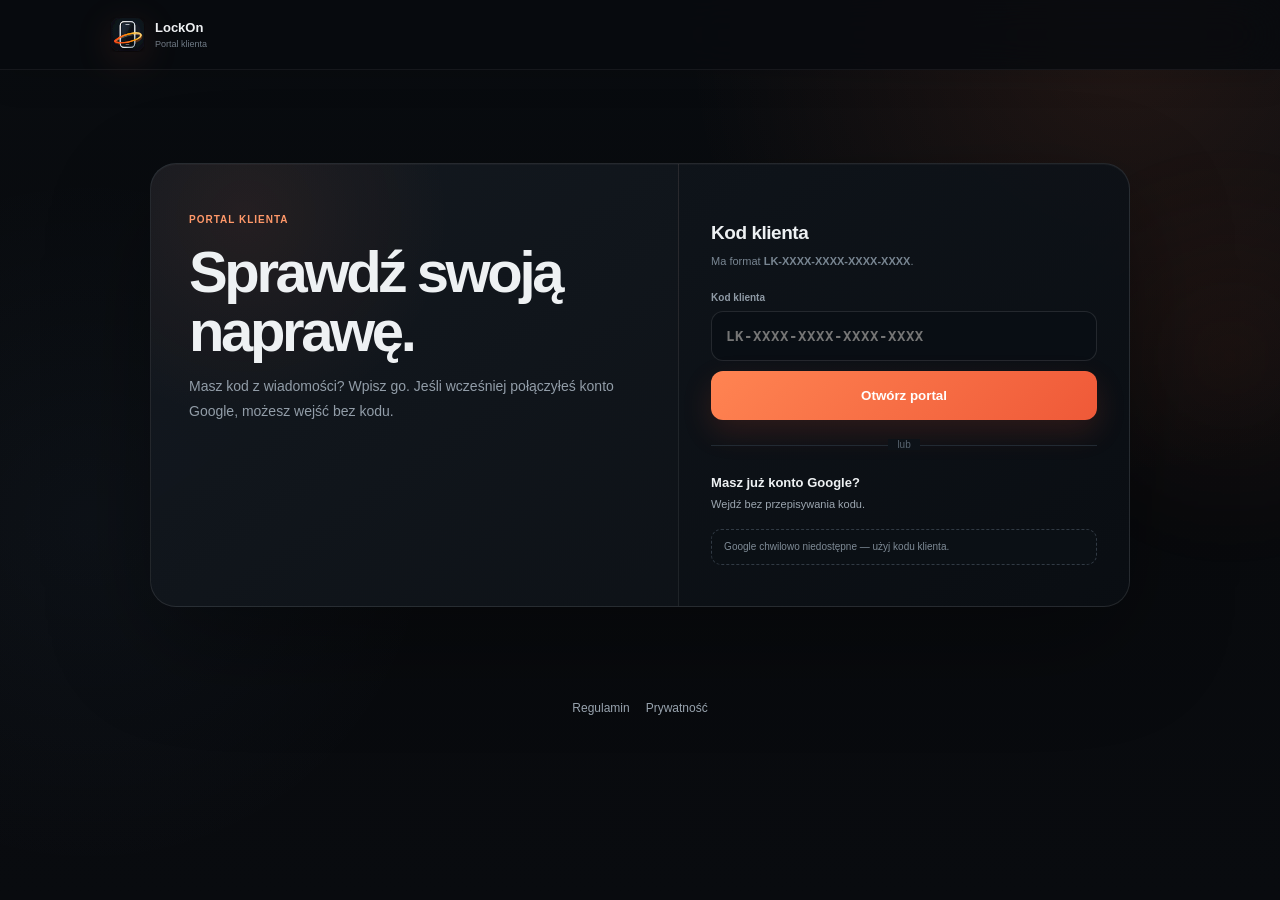
==== commit e0daab23: "hotfix(site): use canonical ServiceOS app icon" ====
--- a/klient.html
+++ b/klient.html
@@ -8,7 +8,7 @@
   <meta name="robots" content="noindex,nofollow,noarchive">
   <meta http-equiv="Content-Security-Policy" content="default-src 'self'; script-src 'self' https://accounts.google.com; style-src 'self' 'unsafe-inline' https://accounts.google.com; img-src 'self' data: https://lh3.googleusercontent.com; connect-src 'self' https://accounts.google.com https://br-steep-bonus-b1f1qh8u-lockonapi.compute.c-5.eu-central-1.aws.neon.tech; object-src 'none'; frame-src https://accounts.google.com; base-uri 'none'; form-action 'self'; upgrade-insecure-requests">
   <title>Portal klienta LockOn</title>
-  <link rel="icon" href="assets/logo.svg" type="image/svg+xml">
+  <link rel="icon" href="assets/serviceos-app-icon.svg" type="image/svg+xml">
   <link rel="stylesheet" href="assets/customer-portal.css">
   <link rel="stylesheet" href="assets/ui-2026.css">
   <link rel="stylesheet" href="assets/web-polish.css">
@@ -17,7 +17,7 @@
 </head>
 <body class="customer-portal-page" data-customer-state="login">
   <header class="customer-nav">
-    <div class="customer-brand"><img src="assets/logo.svg" alt=""><div><strong>LockOn</strong><span>Portal klienta</span></div></div>
+    <div class="customer-brand"><img src="assets/serviceos-app-icon.svg" alt=""><div><strong>LockOn</strong><span>Portal klienta</span></div></div>
     <button id="customerLogout" type="button" hidden>Wyjdź</button>
   </header>
 
--- a/assets/customer-portal.css
+++ b/assets/customer-portal.css
@@ -153,3 +153,9 @@
 .customer-login-box .customer-google-entry>p{max-width:360px}
 @media(max-width:680px){.customer-google-button{min-height:48px;border-radius:11px;font-size:12px}}
 @media(prefers-reduced-motion:reduce){.customer-google-button{transition:none}}
+
+.customer-warranty{display:grid;grid-template-columns:minmax(0,1.3fr) repeat(2,minmax(110px,.7fr));gap:9px;margin:12px 0;padding:12px;border:1px solid rgba(255,255,255,.08);border-radius:13px;background:rgba(255,255,255,.02)}
+.customer-warranty>div{display:flex;flex-direction:column;gap:3px}.customer-warranty span{font-size:9px;font-weight:900;letter-spacing:.08em;color:#8995a2}.customer-warranty strong,.customer-warranty b{font-size:14px}.customer-warranty small{color:#8995a2;font-size:10px}
+.customer-warranty.active{border-color:rgba(86,211,151,.22);background:rgba(86,211,151,.045)}.customer-warranty.active strong,.customer-warranty.active b{color:#74dca8}
+.customer-warranty.expired{border-color:rgba(255,111,82,.2);background:rgba(255,91,65,.035)}.customer-warranty.expired strong,.customer-warranty.expired b{color:#ff876f}
+@media(max-width:620px){.customer-warranty{grid-template-columns:1fr 1fr}.customer-warranty>div:first-child{grid-column:1/-1}}
